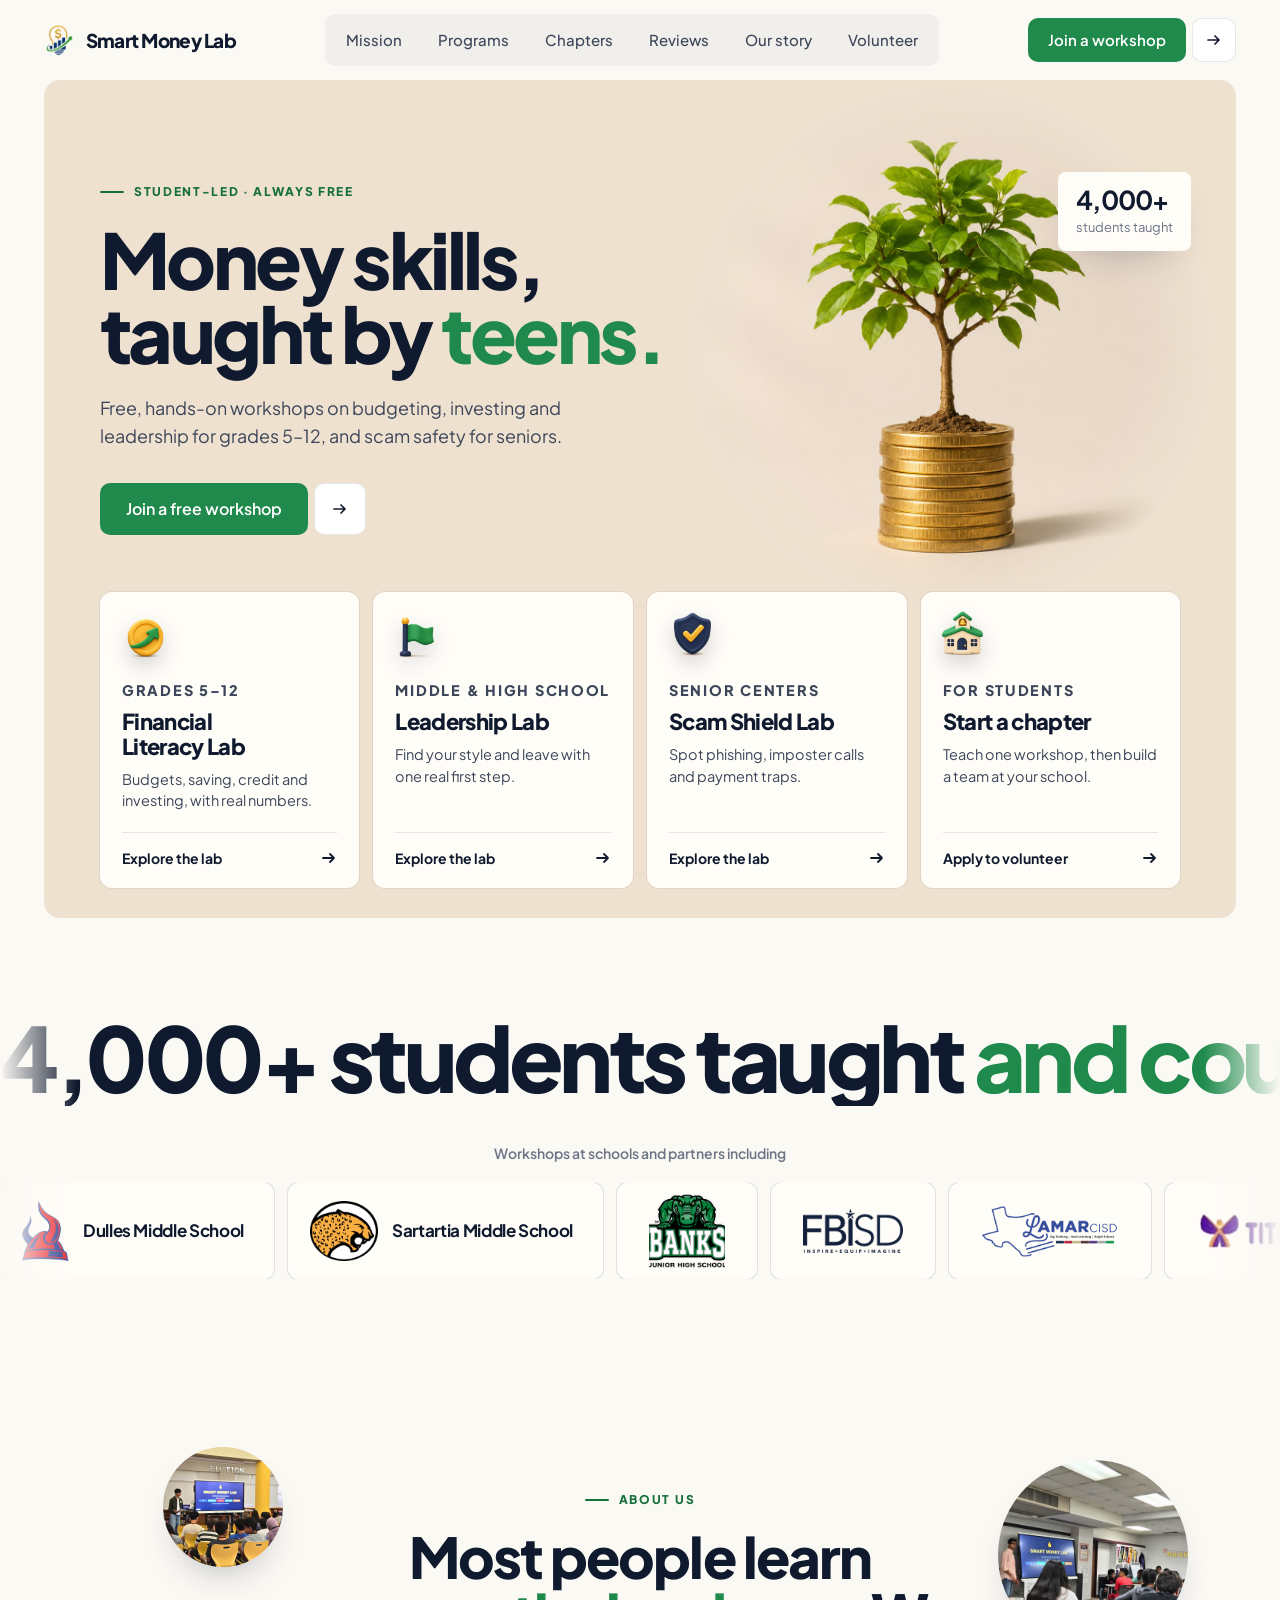
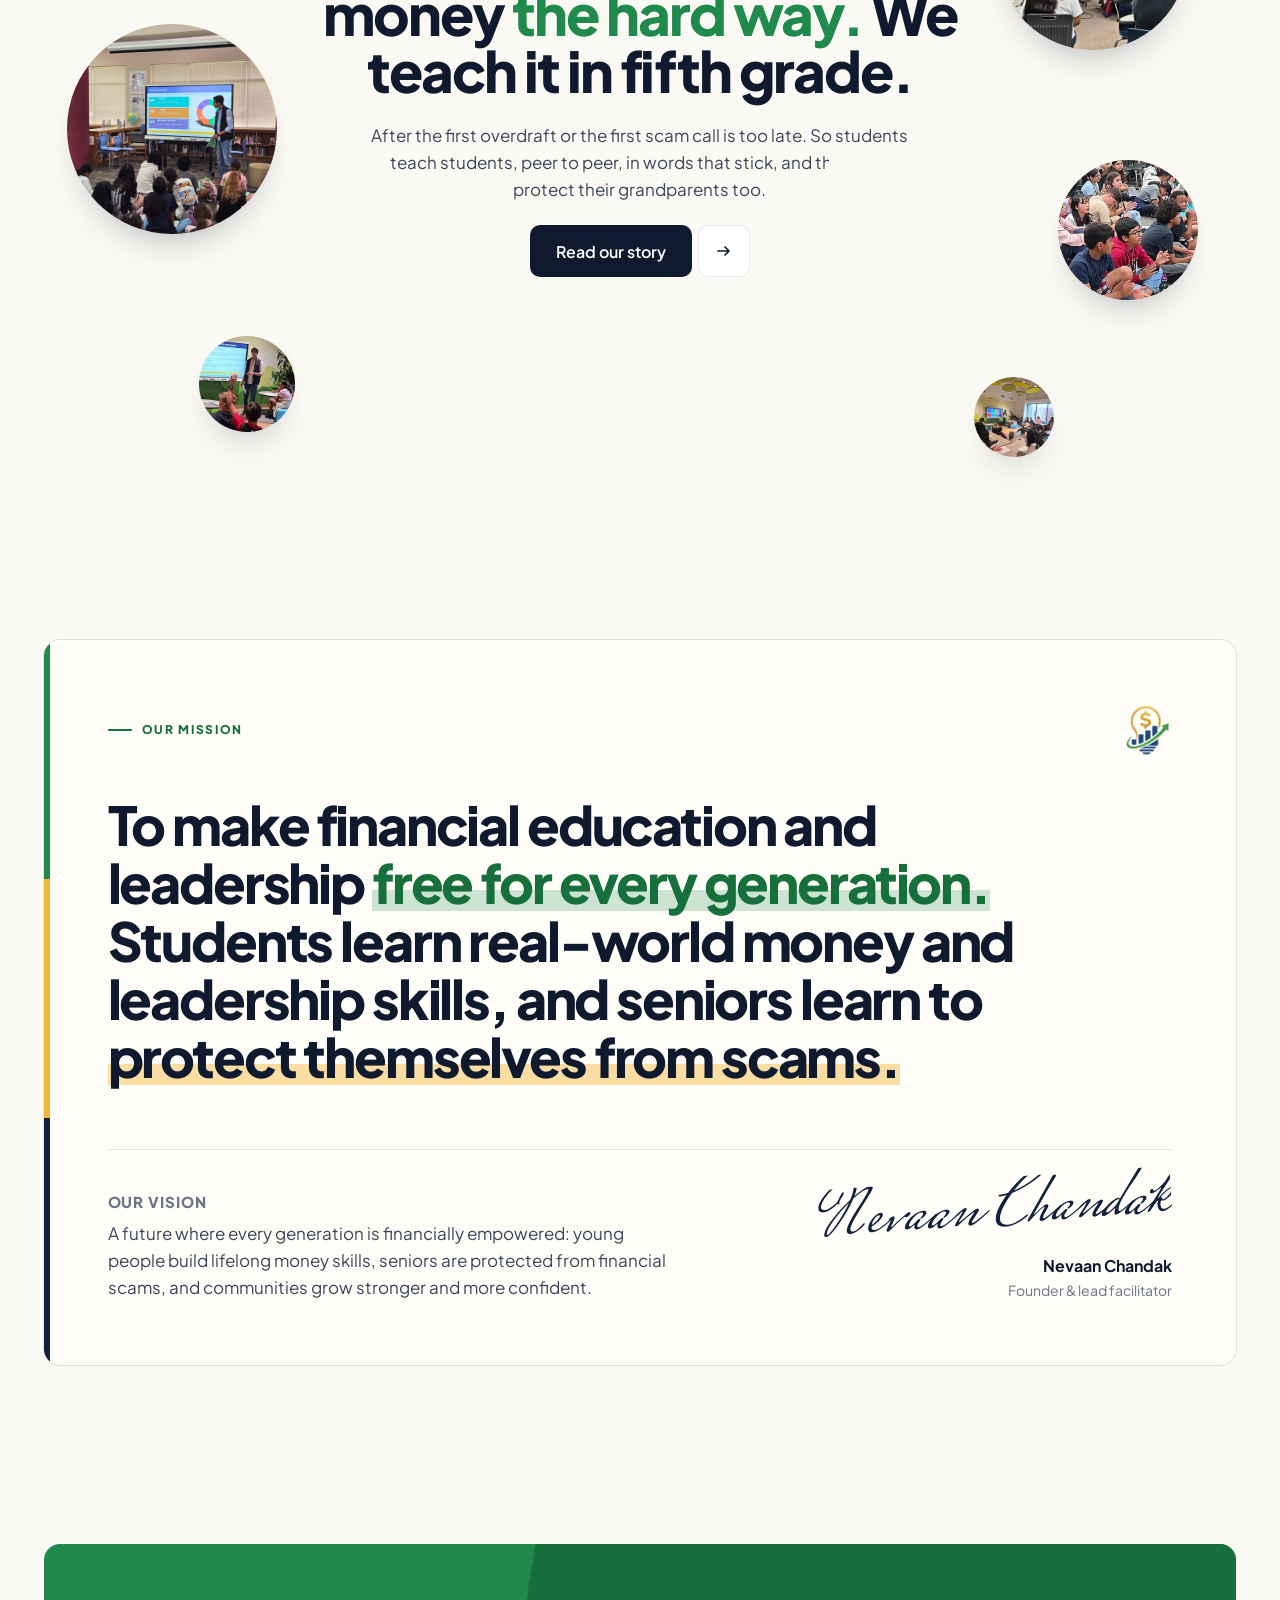
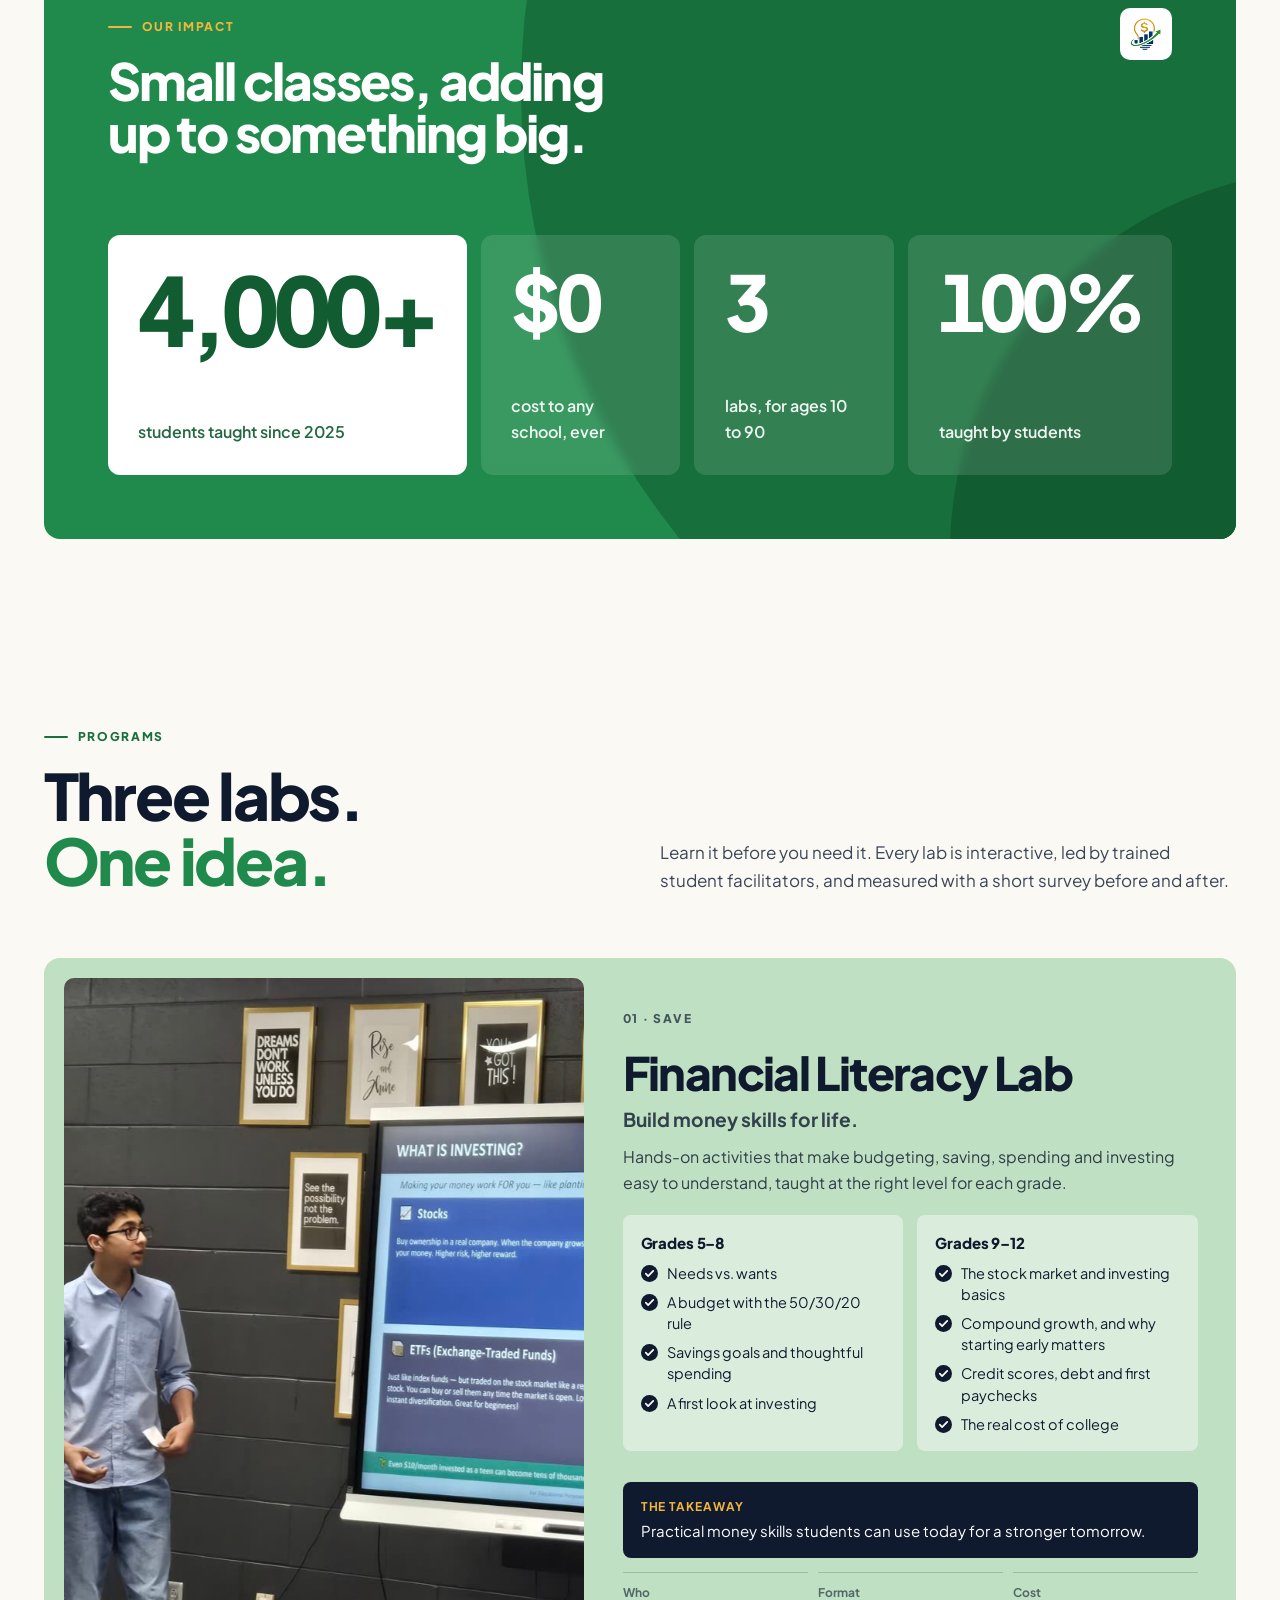
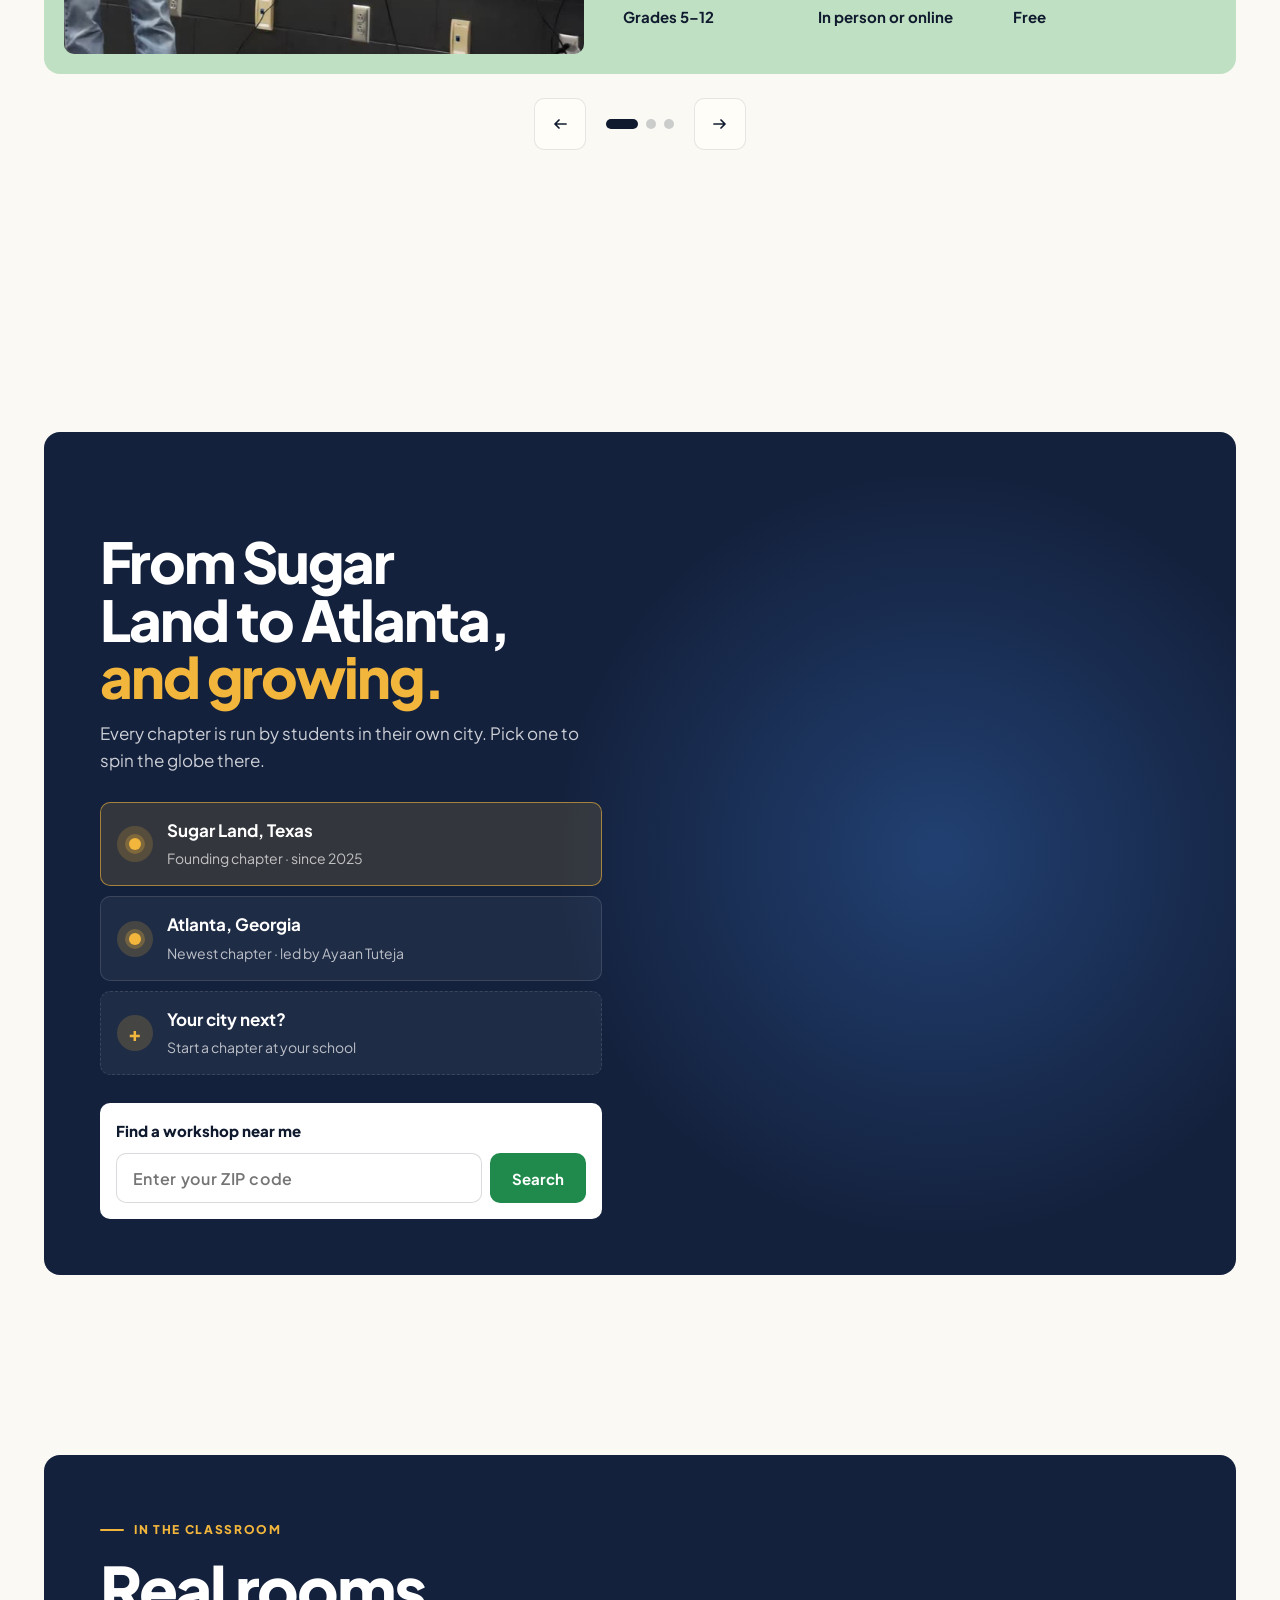
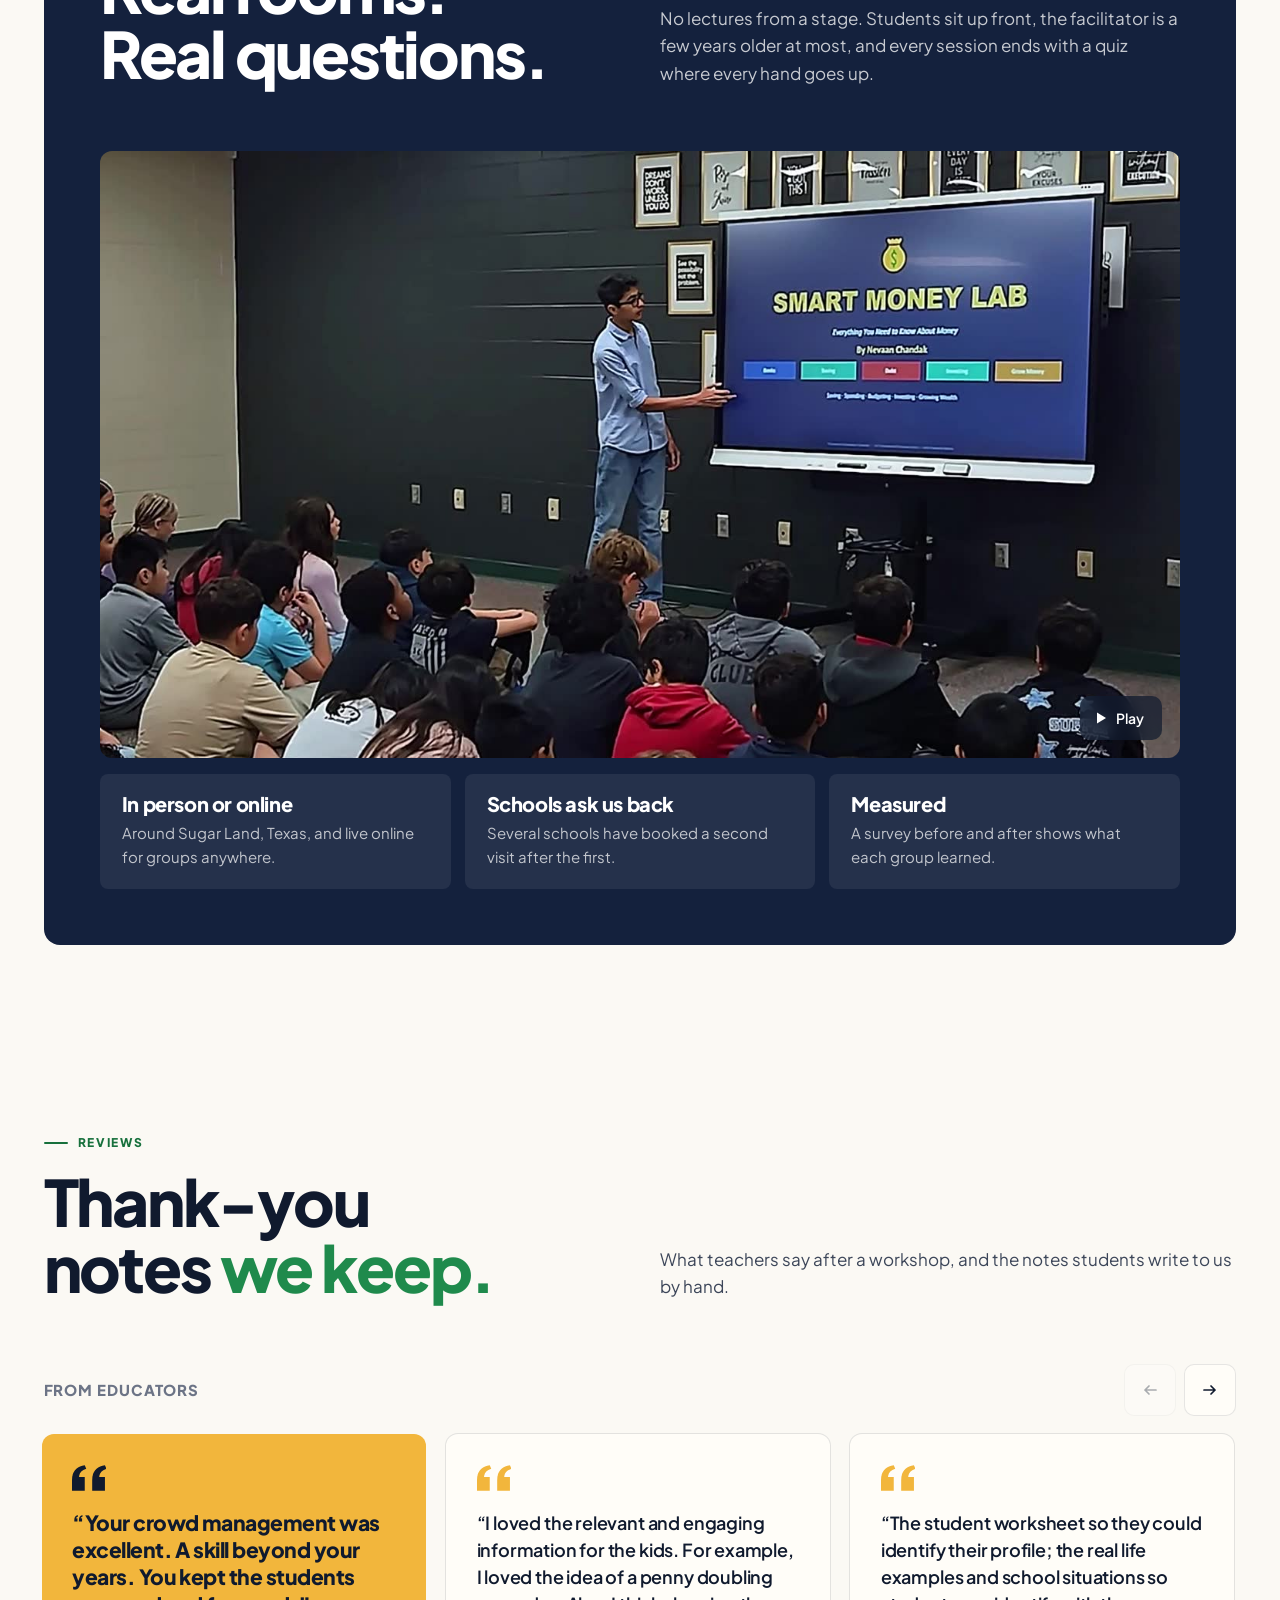
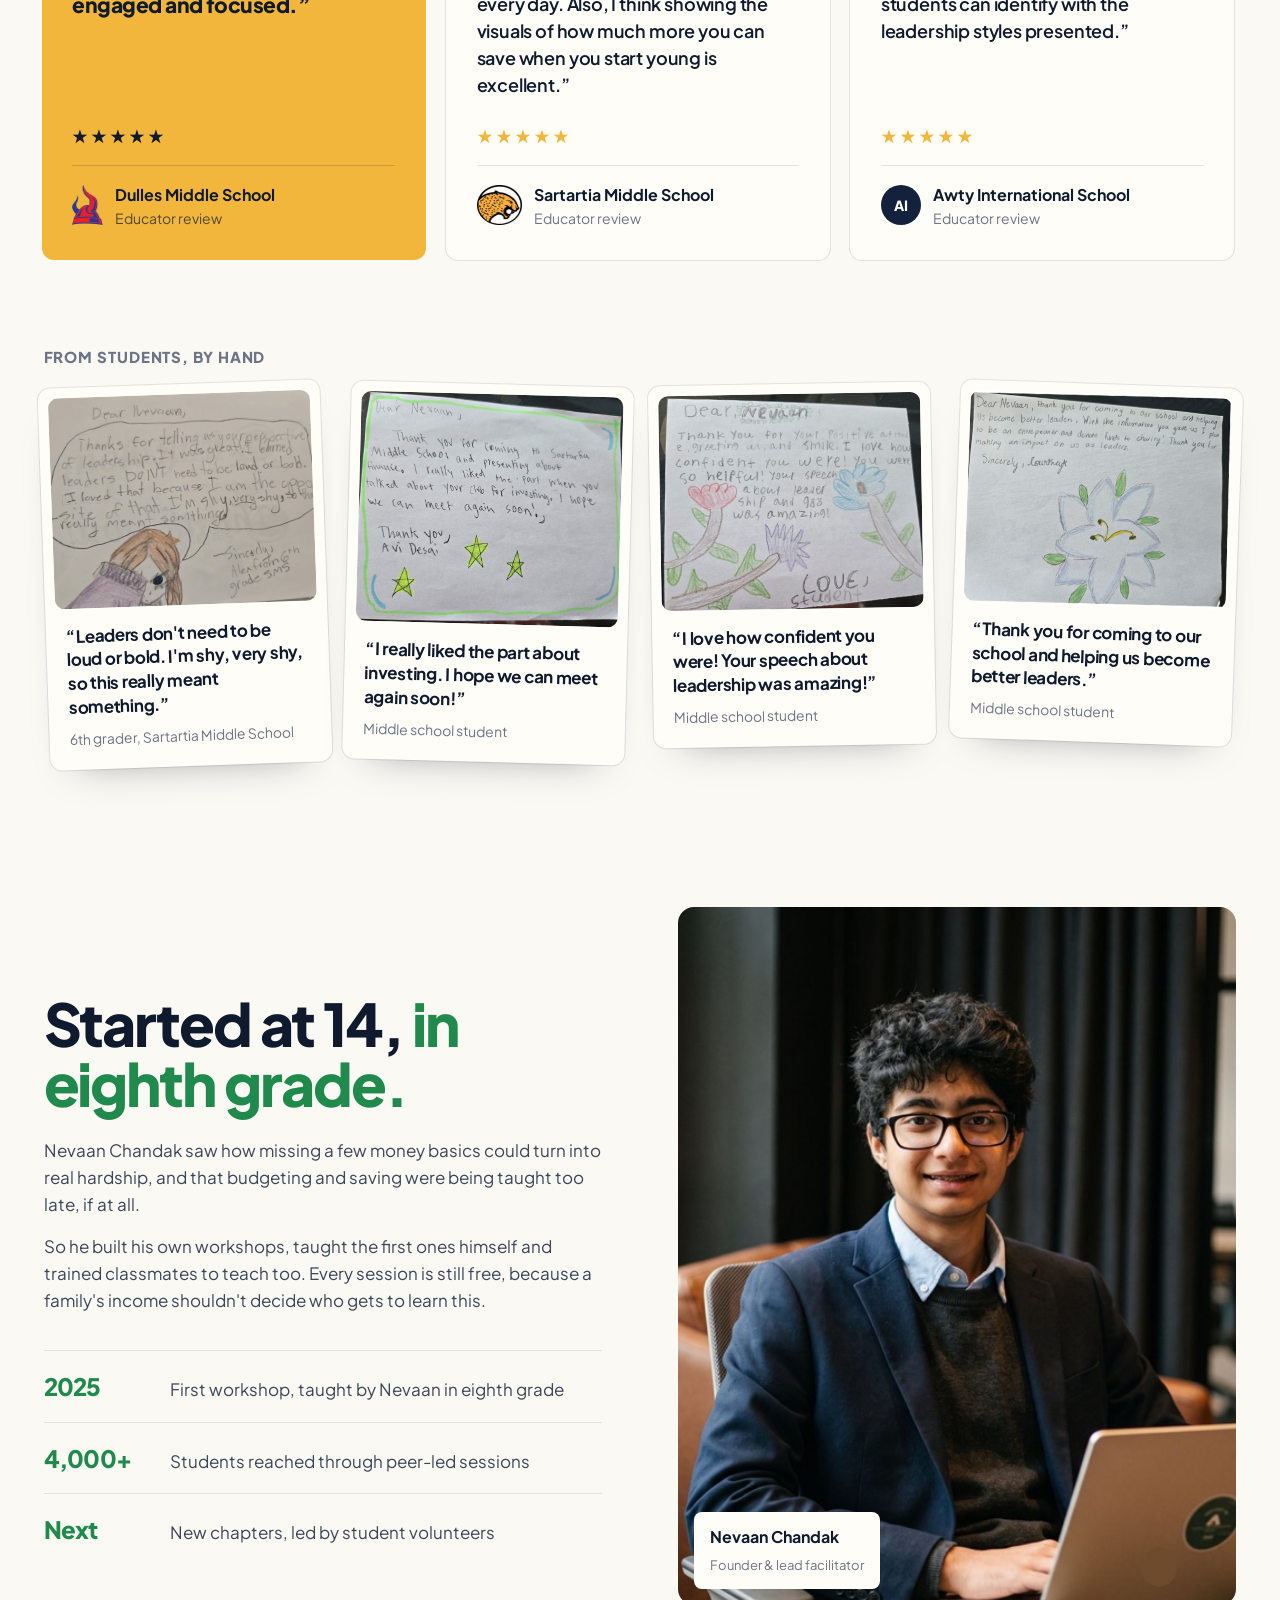
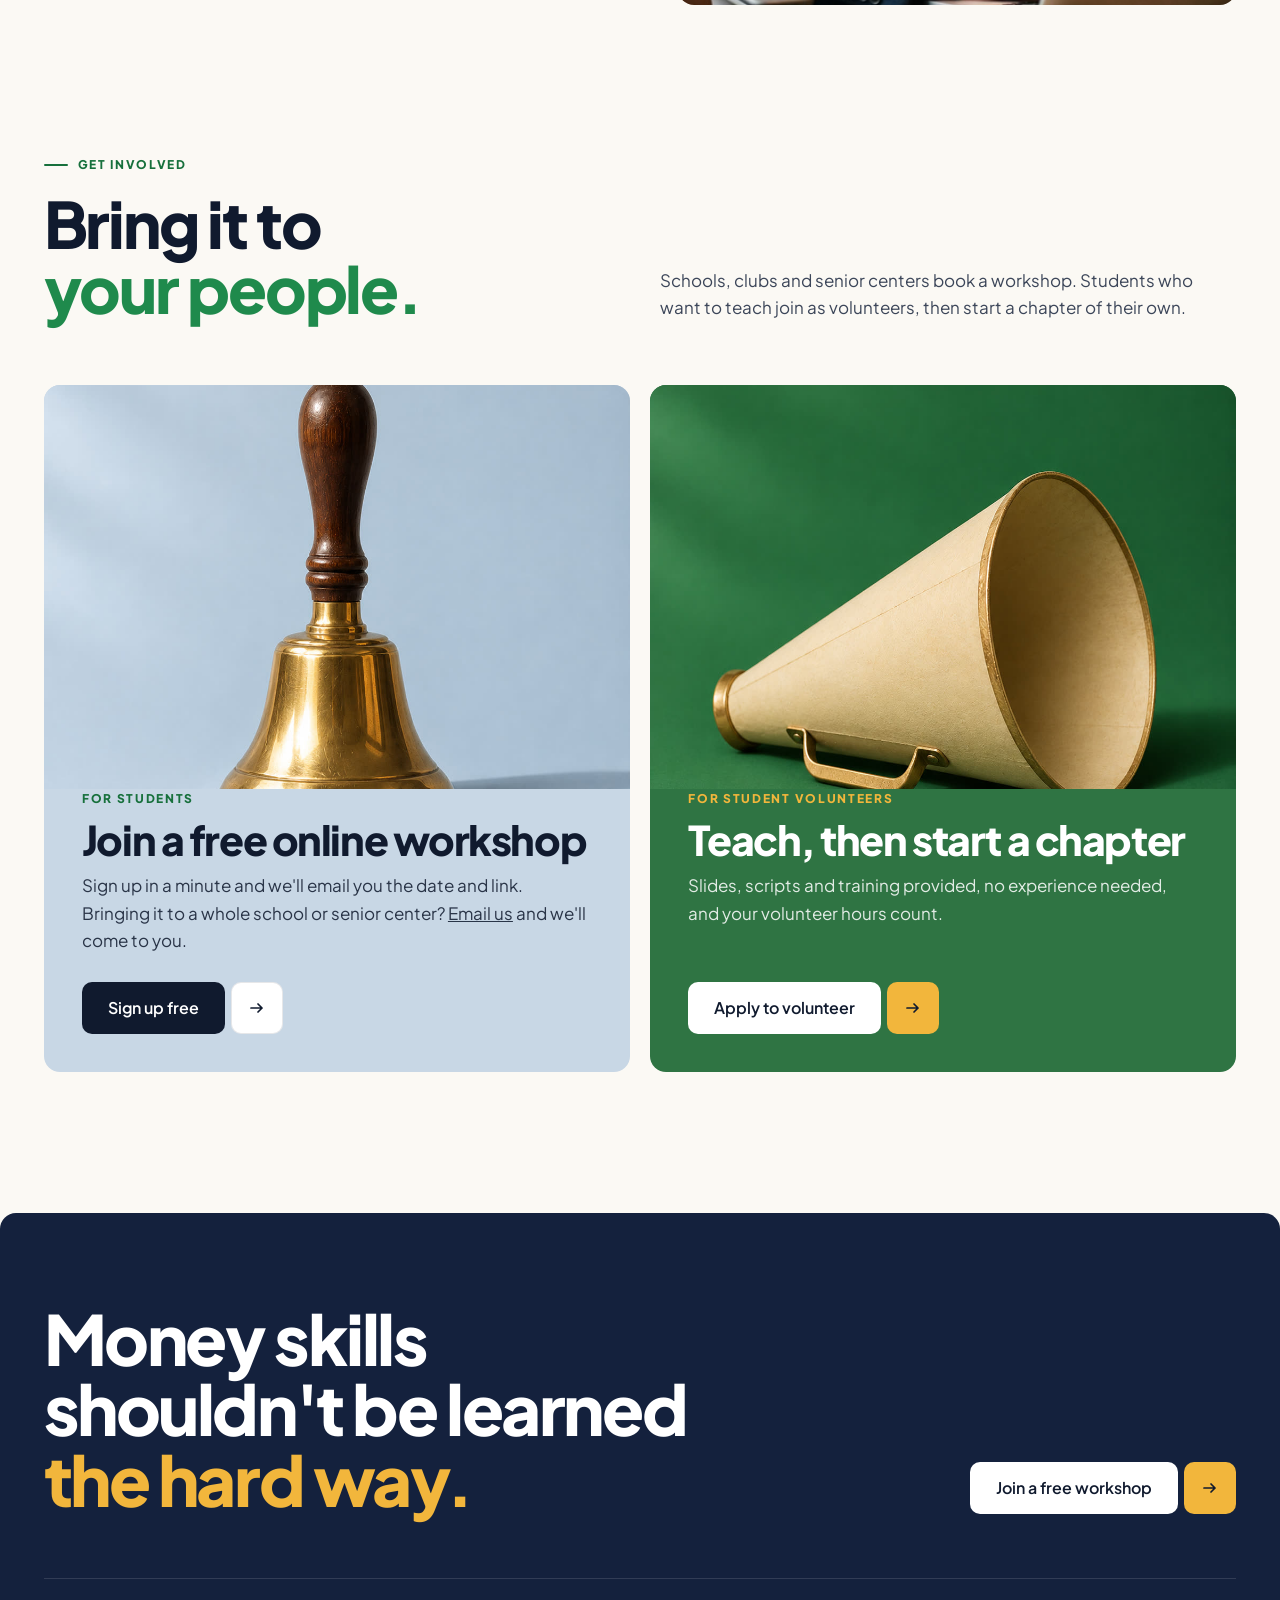
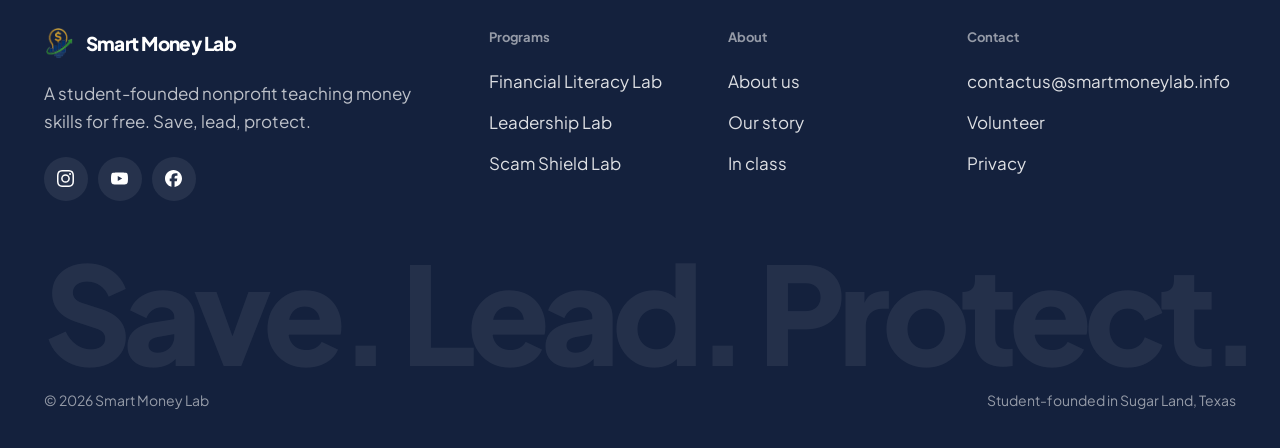
==== index.html @ 25bb22cc "Add Smart Money Lab website mockup Co-Authored-By: Claude Opus 5.5 <noreply@anthropic.com>" ====
<!doctype html>
<html lang="en">
<head>
<meta charset="utf-8">
<meta name="viewport" content="width=device-width, initial-scale=1, viewport-fit=cover">
<title>Smart Money Lab — free money workshops, taught by teens</title>
<meta name="description" content="Student-led workshops on budgeting, investing and leadership for grades 5–12, and scam safety for seniors. Always free. From Sugar Land, Texas.">
<meta property="og:type" content="website">
<meta property="og:title" content="Smart Money Lab — money skills, taught by teens">
<meta property="og:description" content="Budgeting, investing, leadership and scam safety. Peer-led, and always free.">
<meta property="og:image" content="img/hero-sapling.jpg">
<meta name="twitter:card" content="summary_large_image">
<meta name="theme-color" content="#fbf9f4">
<link rel="icon" href="img/small-logo-64.png">
<link rel="canonical" href="https://smartmoneylab.info/">
<link rel="preconnect" href="https://fonts.googleapis.com">
<link rel="preconnect" href="https://fonts.gstatic.com" crossorigin>
<link href="https://fonts.googleapis.com/css2?family=Plus+Jakarta+Sans:wght@400;500;600;700;800&family=Mrs+Saint+Delafield&display=swap" rel="stylesheet">
<link rel="preload" as="image" href="img/hero-sapling.jpg">
<link rel="stylesheet" href="styles.css?v=1795519874">
<script>document.documentElement.classList.add('js')</script>
</head>
<body>
<a class="skip" href="#main">Skip to content</a>

<header class="nav" id="nav">
  <div class="wrap nav__bar">
    <a class="logo" href="#top" translate="no"><img src="img/small-logo-64.png" alt="" width="32" height="32">Smart Money Lab</a>
    <nav class="nav__links" aria-label="Main">
      <a href="#mission">Mission</a>
      <a href="#programs">Programs</a>
      <a href="#chapters">Chapters</a>
      <a href="#reviews">Reviews</a>
      <a href="#founder">Our story</a>
      <a href="volunteer.html">Volunteer</a>
    </nav>
    <a class="cta cta--sm" href="workshop.html"><span class="cta__label">Join a workshop</span><span class="cta__arrow" aria-hidden="true"><svg viewBox="0 0 16 16" fill="none"><path d="M2 8h11M9 4l4 4-4 4" stroke="currentColor" stroke-width="1.7" stroke-linecap="round" stroke-linejoin="round"/></svg></span></a>
    <button class="nav__toggle" type="button" aria-expanded="false" aria-label="Open menu"><span></span><span></span></button>
  </div>
</header>

<main id="main">
  <section class="hero" id="top" aria-labelledby="hero-h">
    <div class="wrap">
      <div class="hero__panel">
        <div class="hero__top">
          <div>
            <span class="pill fade"><i></i>Student-led · Always free</span>
            <h1 id="hero-h" class="fade" style="--d:.06s">Money skills, taught by <span class="accent">teens.</span></h1>
            <p class="hero__lead fade" style="--d:.14s">Free, hands-on workshops on budgeting, investing and leadership for grades 5–12, and scam safety for seniors.</p>
            <div class="fade" style="--d:.22s">
              <a class="cta" href="workshop.html"><span class="cta__label">Join a free workshop</span><span class="cta__arrow" aria-hidden="true"><svg viewBox="0 0 16 16" fill="none"><path d="M2 8h11M9 4l4 4-4 4" stroke="currentColor" stroke-width="1.7" stroke-linecap="round" stroke-linejoin="round"/></svg></span></a>
            </div>
          </div>
          <div class="hero__art">
            <img src="img/hero-sapling.jpg" alt="A young tree with green leaves growing out of a stack of gold coins" width="1100" height="1100" fetchpriority="high">
            <div class="hero__note fade" style="--d:.5s"><b>4,000+</b><span>students taught</span></div>
          </div>
        </div>
        <div class="hero__cards">
          <a class="pcard fade" href="#programs" style="--d:.3s">
            <div class="pcard__in"><span class="pcard__icon"><img src="img/icon-coin.png" alt="" width="96" height="96"></span><p class="pcard__tag">Grades 5–12</p><h3>Financial Literacy Lab</h3><p>Budgets, saving, credit and investing, with real numbers.</p></div>
            <span class="pcard__go">Explore the lab<svg viewBox="0 0 16 16" fill="none" aria-hidden="true"><path d="M2 8h11M9 4l4 4-4 4" stroke="currentColor" stroke-width="1.8" stroke-linecap="round" stroke-linejoin="round"/></svg></span>
          </a>
          <a class="pcard fade" href="#programs" style="--d:.36s">
            <div class="pcard__in"><span class="pcard__icon"><img src="img/icon-flag.png" alt="" width="96" height="96"></span><p class="pcard__tag">Middle &amp; high school</p><h3>Leadership Lab</h3><p>Find your style and leave with one real first step.</p></div>
            <span class="pcard__go">Explore the lab<svg viewBox="0 0 16 16" fill="none" aria-hidden="true"><path d="M2 8h11M9 4l4 4-4 4" stroke="currentColor" stroke-width="1.8" stroke-linecap="round" stroke-linejoin="round"/></svg></span>
          </a>
          <a class="pcard fade" href="#programs" style="--d:.42s">
            <div class="pcard__in"><span class="pcard__icon"><img src="img/icon-shield.png" alt="" width="96" height="96"></span><p class="pcard__tag">Senior centers</p><h3>Scam Shield Lab</h3><p>Spot phishing, imposter calls and payment traps.</p></div>
            <span class="pcard__go">Explore the lab<svg viewBox="0 0 16 16" fill="none" aria-hidden="true"><path d="M2 8h11M9 4l4 4-4 4" stroke="currentColor" stroke-width="1.8" stroke-linecap="round" stroke-linejoin="round"/></svg></span>
          </a>
          <a class="pcard fade" href="volunteer.html" style="--d:.48s">
            <div class="pcard__in"><span class="pcard__icon"><img src="img/icon-school.png" alt="" width="96" height="96"></span><p class="pcard__tag">For students</p><h3>Start a chapter</h3><p>Teach one workshop, then build a team at your school.</p></div>
            <span class="pcard__go">Apply to volunteer<svg viewBox="0 0 16 16" fill="none" aria-hidden="true"><path d="M2 8h11M9 4l4 4-4 4" stroke="currentColor" stroke-width="1.8" stroke-linecap="round" stroke-linejoin="round"/></svg></span>
          </a>
        </div>
      </div>
    </div>
  </section>


  <section class="proof" aria-labelledby="proof-h">
    <h2 id="proof-h" class="sr-only">4,000+ students taught and counting, at schools including Dulles Middle School, Sartartia Middle School, Banks Junior High, Fort Bend ISD, Lamar CISD and our partner Titliyan</h2>
    <div class="ticker ticker--big" aria-hidden="true"><div class="ticker__track"><span>4,000+ students taught <em>and counting!</em></span><span>4,000+ students taught <em>and counting!</em></span><span>4,000+ students taught <em>and counting!</em></span><span>4,000+ students taught <em>and counting!</em></span><span>4,000+ students taught <em>and counting!</em></span><span>4,000+ students taught <em>and counting!</em></span><span>4,000+ students taught <em>and counting!</em></span><span>4,000+ students taught <em>and counting!</em></span></div></div>
    <p class="proof__label wrap">Workshops at schools and partners including</p>
    <div class="ticker ticker--logos" aria-hidden="true"><div class="ticker__track"><span class="school"><img src="img/logos/dulles.png" alt="" height="56" loading="lazy"><span>Dulles Middle School</span></span><span class="school"><img src="img/logos/sartartia.png" alt="" height="56" loading="lazy"><span>Sartartia Middle School</span></span><span class="school school--mark school--tall"><img src="img/logos/banks.png" alt="" height="56" loading="lazy"></span><span class="school school--mark"><img src="img/logos/fbisd.png" alt="" height="56" loading="lazy"></span><span class="school school--mark school--wide"><img src="img/logos/lcisd.png" alt="" height="56" loading="lazy"></span><span class="school school--mark"><img src="img/logos/titliyan.png" alt="" height="56" loading="lazy"></span><span class="school"><img src="img/logos/dulles.png" alt="" height="56" loading="lazy"><span>Dulles Middle School</span></span><span class="school"><img src="img/logos/sartartia.png" alt="" height="56" loading="lazy"><span>Sartartia Middle School</span></span><span class="school school--mark school--tall"><img src="img/logos/banks.png" alt="" height="56" loading="lazy"></span><span class="school school--mark"><img src="img/logos/fbisd.png" alt="" height="56" loading="lazy"></span><span class="school school--mark school--wide"><img src="img/logos/lcisd.png" alt="" height="56" loading="lazy"></span><span class="school school--mark"><img src="img/logos/titliyan.png" alt="" height="56" loading="lazy"></span><span class="school"><img src="img/logos/dulles.png" alt="" height="56" loading="lazy"><span>Dulles Middle School</span></span><span class="school"><img src="img/logos/sartartia.png" alt="" height="56" loading="lazy"><span>Sartartia Middle School</span></span><span class="school school--mark school--tall"><img src="img/logos/banks.png" alt="" height="56" loading="lazy"></span><span class="school school--mark"><img src="img/logos/fbisd.png" alt="" height="56" loading="lazy"></span><span class="school school--mark school--wide"><img src="img/logos/lcisd.png" alt="" height="56" loading="lazy"></span><span class="school school--mark"><img src="img/logos/titliyan.png" alt="" height="56" loading="lazy"></span><span class="school"><img src="img/logos/dulles.png" alt="" height="56" loading="lazy"><span>Dulles Middle School</span></span><span class="school"><img src="img/logos/sartartia.png" alt="" height="56" loading="lazy"><span>Sartartia Middle School</span></span><span class="school school--mark school--tall"><img src="img/logos/banks.png" alt="" height="56" loading="lazy"></span><span class="school school--mark"><img src="img/logos/fbisd.png" alt="" height="56" loading="lazy"></span><span class="school school--mark school--wide"><img src="img/logos/lcisd.png" alt="" height="56" loading="lazy"></span><span class="school school--mark"><img src="img/logos/titliyan.png" alt="" height="56" loading="lazy"></span></div></div>
  </section>

  <section class="section" id="about" aria-labelledby="about-h">
    <div class="wrap orbit">
      <div class="orbit__text">
        <span class="pill reveal"><i></i>About us</span>
        <h2 id="about-h" class="reveal">Most people learn money <span class="accent">the hard way.</span> We teach it in fifth grade.</h2>
        <p class="reveal">After the first overdraft or the first scam call is too late. So students teach students, peer to peer, in words that stick, and then help protect their grandparents too.</p>
        <div class="reveal"><a class="cta cta--ink" href="#founder"><span class="cta__label">Read our story</span><span class="cta__arrow" aria-hidden="true"><svg viewBox="0 0 16 16" fill="none"><path d="M2 8h11M9 4l4 4-4 4" stroke="currentColor" stroke-width="1.7" stroke-linecap="round" stroke-linejoin="round"/></svg></span></a></div>
      </div>
      <div class="orbit__bubbles">
        <figure class="bubble reveal" style="--s:210px; --x:2%; --y:30%; --dl:-2s"><img src="img/circle-1.jpg" alt="A budgeting lesson in a school library" width="480" height="480" loading="lazy"></figure>
        <figure class="bubble reveal" style="--s:120px; --x:10%; --y:4%; --dl:-5s; --d:.1s"><img src="img/circle-2.jpg" alt="Students in a classroom workshop" width="480" height="480" loading="lazy"></figure>
        <figure class="bubble reveal" style="--s:96px; --x:13%; --y:76%; --dl:-7s; --d:.2s"><img src="img/circle-3.jpg" alt="Students raising hands in a quiz" width="480" height="480" loading="lazy"></figure>
        <figure class="bubble reveal" style="--s:190px; --x:80%; --y:6%; --dl:-3s; --d:.05s"><img src="img/circle-4.jpg" alt="A student facilitator teaching a full class" width="480" height="480" loading="lazy"></figure>
        <figure class="bubble reveal" style="--s:140px; --x:85%; --y:50%; --dl:-6s; --d:.15s"><img src="img/circle-5.jpg" alt="Middle schoolers listening on a classroom floor" width="480" height="480" loading="lazy"></figure>
        <figure class="bubble reveal" style="--s:80px; --x:78%; --y:82%; --dl:-1s; --d:.25s"><img src="img/circle-6.jpg" alt="A workshop in a bright library" width="480" height="480" loading="lazy"></figure>
      </div>
    </div>
  </section>

  <section class="section mission" id="mission" aria-labelledby="mission-h">
    <div class="wrap">
      <div class="mission__card">
        <div class="mission__top">
          <span class="pill reveal"><i></i>Our mission</span>
          <img class="mission__logo" src="img/small-logo.png" alt="" width="56" height="60">
        </div>
        <h2 id="mission-h" class="mission__text reveal">To make financial education and leadership <span class="hl">free for every generation.</span> Students learn real-world money and leadership skills, and seniors learn to <span class="hl hl--gold">protect themselves from scams.</span></h2>
        <div class="mission__foot">
          <div class="mission__vision reveal">
            <h3>Our vision</h3>
            <p>A future where every generation is financially empowered: young people build lifelong money skills, seniors are protected from financial scams, and communities grow stronger and more confident.</p>
          </div>
          <div class="sig reveal" style="--d:.1s">
            <p class="sig__name" aria-hidden="true">Nevaan Chandak</p>
            <p class="sig__who"><b translate="no">Nevaan Chandak</b>Founder &amp; lead facilitator</p>
          </div>
        </div>
      </div>
    </div>
  </section>

  <section class="section--tight" aria-labelledby="impact-h">
    <div class="wrap">
      <div class="impact reveal">
        <div class="impact__top">
          <div><span class="pill pill--light"><i></i>Our impact</span><h2 id="impact-h">Small classes, adding up to something big.</h2></div>
          <span class="impact__logo"><img src="img/small-logo-64.png" alt="" width="34" height="34"></span>
        </div>
        <div class="impact__grid">
          <div class="stat stat--hl reveal"><b>4,000+</b><span>students taught since 2025</span></div>
          <div class="stat reveal" style="--d:.06s"><b>$0</b><span>cost to any school, ever</span></div>
          <div class="stat reveal" style="--d:.12s"><b>3</b><span>labs, for ages 10 to 90</span></div>
          <div class="stat reveal" style="--d:.18s"><b>100%</b><span>taught by students</span></div>
        </div>
      </div>
    </div>
  </section>

  <section class="section" id="programs" aria-labelledby="programs-h">
    <div class="wrap">
      <div class="head head--split">
        <div><span class="pill reveal"><i></i>Programs</span><h2 id="programs-h" class="reveal" style="margin-top:18px">Three labs. <span class="accent">One idea.</span></h2></div>
        <p class="reveal">Learn it before you need it. Every lab is interactive, led by trained student facilitators, and measured with a short survey before and after.</p>
      </div>
      <div class="slides" data-slides>
        <div class="slides__view">
        <article class="card is-active" id="lab-0" role="group" aria-roledescription="slide" aria-label="1 of 3" style="--bg-c: var(--c-green)">
          <div class="card__media">
            <img class="card__photo" style="--pos:24% 50%" src="img/prog-finlit.jpg" alt="Nevaan teaching a class what stocks, index funds and ETFs are" width="1400" height="875" loading="lazy" decoding="async">
          </div>
          <div class="card__body">
            <div class="card__head">
              <span class="pill">01 · Save</span>
              <h3>Financial Literacy Lab</h3>
              <p class="card__tag">Build money skills for life.</p>
              <p class="card__lede">Hands-on activities that make budgeting, saving, spending and investing easy to understand, taught at the right level for each grade.</p>
            </div>
            <div class="card__cols"><div><h4>Grades 5–8</h4><ul class="ticks"><li>Needs vs. wants</li><li>A budget with the 50/30/20 rule</li><li>Savings goals and thoughtful spending</li><li>A first look at investing</li></ul></div><div><h4>Grades 9–12</h4><ul class="ticks"><li>The stock market and investing basics</li><li>Compound growth, and why starting early matters</li><li>Credit scores, debt and first paychecks</li><li>The real cost of college</li></ul></div></div>
            <div class="card__foot">
              <p class="takeaway"><b>The takeaway</b>Practical money skills students can use today for a stronger tomorrow.</p>
              <dl class="meta"><div><dt>Who</dt><dd>Grades 5–12</dd></div><div><dt>Format</dt><dd>In person or online</dd></div><div><dt>Cost</dt><dd>Free</dd></div></dl>
            </div>
          </div>
        </article>
        <article class="card" id="lab-1" role="group" aria-roledescription="slide" aria-label="2 of 3" hidden style="--bg-c: var(--c-yellow)">
          <div class="card__media">
            <img class="card__photo" style="--pos:55% 50%" src="img/prog-lead.jpg" alt="Nevaan leading a quiz while students raise their hands" width="1400" height="875" loading="lazy" decoding="async">
          </div>
          <div class="card__body">
            <div class="card__head">
              <span class="pill">02 · Lead</span>
              <h3>Leadership Lab</h3>
              <p class="card__tag">Leadership isn't a title. It's action.</p>
              <p class="card__lede">Every young person can lead. Through teamwork and interactive activities, students find their strengths and learn to turn ideas into action.</p>
            </div>
            <div class="points"><div><h4>Discover your style</h4><p>Explore your leadership strengths.</p></div><div><h4>Find your purpose</h4><p>Connect your passions and values to what matters most.</p></div><div><h4>Communicate and collaborate</h4><p>Practise listening, speaking up and working as a team.</p></div><div><h4>Lead in real life</h4><p>Take initiative, solve problems and inspire others.</p></div></div>
            <div class="card__foot">
              <p class="takeaway"><b>The takeaway</b>Each student finds their leadership style and one concrete first step they can take right away.</p>
              <dl class="meta"><div><dt>Who</dt><dd>Middle &amp; high school</dd></div><div><dt>Format</dt><dd>In person or online</dd></div><div><dt>Cost</dt><dd>Free</dd></div></dl>
            </div>
          </div>
        </article>
        <article class="card" id="lab-2" role="group" aria-roledescription="slide" aria-label="3 of 3" hidden style="--bg-c: var(--c-blue)">
          <div class="card__media">
            <img class="card__photo" style="--pos:62% 50%" src="img/prog-shield.jpg" alt="A student facilitator showing seniors how to spot a scam text message" width="1400" height="875" loading="lazy" decoding="async">
          </div>
          <div class="card__body">
            <div class="card__head">
              <span class="pill">03 · Protect</span>
              <h3>Scam Shield Lab</h3>
              <p class="card__tag">Spot scams. Stay safe.</p>
              <p class="card__lede">Led by student facilitators, seniors learn to recognize common fraud tactics, protect their personal information and respond safely.</p>
            </div>
            <div class="points"><div><h4>Spot the signs</h4><p>Phishing emails, suspicious texts and fraudulent calls.</p></div><div><h4>Catch imposters</h4><p>Callers posing as the government, a bank or a family member.</p></div><div><h4>Bank and pay safely</h4><p>Safer habits for online banking and digital payments.</p></div><div><h4>Know what to do</h4><p>The steps to take, and who to contact, if a scam is suspected.</p></div></div>
            <div class="card__foot">
              <p class="takeaway"><b>The takeaway</b>The warning signs to watch for, and safer decisions online and over the phone.</p>
              <dl class="meta"><div><dt>Who</dt><dd>Seniors &amp; senior centers</dd></div><div><dt>Format</dt><dd>In person or online</dd></div><div><dt>Cost</dt><dd>Free</dd></div></dl>
            </div>
          </div>
        </article>
        </div>
        <div class="slides__nav">
          <button class="slides__arrow" type="button" data-prev aria-label="Previous program"><svg viewBox="0 0 16 16" fill="none" aria-hidden="true"><path d="M14 8H3M7 4 3 8l4 4" stroke="currentColor" stroke-width="1.7" stroke-linecap="round" stroke-linejoin="round"/></svg></button>
          <div class="slides__dots"><button type="button" class="is-on" aria-label="Financial Literacy Lab" aria-current="true"></button><button type="button" aria-label="Leadership Lab"></button><button type="button" aria-label="Scam Shield Lab"></button></div>
          <button class="slides__arrow" type="button" data-next aria-label="Next program"><svg viewBox="0 0 16 16" fill="none" aria-hidden="true"><path d="M2 8h11M9 4l4 4-4 4" stroke="currentColor" stroke-width="1.7" stroke-linecap="round" stroke-linejoin="round"/></svg></button>
        </div>
      </div>
    </div>
  </section>

  <section class="section" id="chapters" aria-labelledby="chapters-h">
    <div class="wrap">
      <div class="globe-panel">
        <div class="globe-panel__text">
          <span class="pill pill--light reveal"><i></i>Chapters</span>
          <h2 id="chapters-h" class="reveal">From Sugar Land to Atlanta, <span>and growing.</span></h2>
          <p class="reveal">Every chapter is run by students in their own city. Pick one to spin the globe there.</p>
          <div class="chapters reveal" role="list">
            <button class="chapter is-active" type="button" role="listitem" data-lat="29.62" data-lng="-95.63" aria-pressed="true">
              <span class="chapter__pin" aria-hidden="true"></span>
              <span><b>Sugar Land, Texas</b><small>Founding chapter · since 2025</small></span>
            </button>
            <button class="chapter" type="button" role="listitem" data-lat="33.75" data-lng="-84.39" aria-pressed="false">
              <span class="chapter__pin" aria-hidden="true"></span>
              <span><b>Atlanta, Georgia</b><small>Newest chapter · led by Ayaan Tuteja</small></span>
            </button>
            <a class="chapter chapter--add" href="volunteer.html" role="listitem">
              <span class="chapter__pin" aria-hidden="true">+</span>
              <span><b>Your city next?</b><small>Start a chapter at your school</small></span>
            </a>
          </div>
          <form class="finder reveal" id="finder" novalidate>
            <label for="zip">Find a workshop near me</label>
            <div class="finder__row">
              <input id="zip" name="zip" type="text" inputmode="numeric" autocomplete="postal-code" maxlength="5" placeholder="Enter your ZIP code" aria-describedby="finder-out">
              <button class="finder__btn" type="submit">Search</button>
            </div>
            <p class="finder__out" id="finder-out" role="status" aria-live="polite"></p>
          </form>
        </div>
        <div class="globe-wrap" aria-hidden="true">
          <canvas class="globe" id="globe"></canvas>
          <div class="globe-legend"><span><i class="dot dot--gold"></i>Smart Money Lab chapter</span><span>Drag to spin</span></div>
        </div>
      </div>
    </div>
  </section>

  <section class="section--tight" id="classroom" aria-labelledby="classroom-h">
    <div class="wrap">
      <div class="film-panel">
        <div class="head head--split">
          <div><span class="pill pill--light reveal"><i></i>In the classroom</span><h2 id="classroom-h" class="reveal" style="margin-top:18px">Real rooms. Real questions.</h2></div>
          <p class="reveal">No lectures from a stage. Students sit up front, the facilitator is a few years older at most, and every session ends with a quiz where every hand goes up.</p>
        </div>
        <div class="film reveal">
          <video id="film" src="img/workshop-film.mp4" poster="img/poster-1400.jpg" muted loop playsinline preload="none" aria-label="Clips from Smart Money Lab workshops in Texas schools"></video>
          <button class="film__toggle" type="button" aria-pressed="false" data-film-toggle><svg viewBox="0 0 14 14" aria-hidden="true"><path d="M3 1.5v11L12 7z" fill="currentColor"/></svg><span>Play</span></button>
        </div>
        <div class="facts">
          <div class="reveal"><h3>In person or online</h3><p>Around Sugar Land, Texas, and live online for groups anywhere.</p></div>
          <div class="reveal" style="--d:.08s"><h3>Schools ask us back</h3><p>Several schools have booked a second visit after the first.</p></div>
          <div class="reveal" style="--d:.16s"><h3>Measured</h3><p>A survey before and after shows what each group learned.</p></div>
        </div>
      </div>
    </div>
  </section>

  <section class="section reviews" id="reviews" aria-labelledby="reviews-h">
    <div class="wrap">
      <div class="head head--split">
        <div><span class="pill reveal"><i></i>Reviews</span><h2 id="reviews-h" class="reveal" style="margin-top:18px">Thank-you notes <span class="accent">we keep.</span></h2></div>
        <p class="reveal">What teachers say after a workshop, and the notes students write to us by hand.</p>
      </div>
      <div class="reviews__bar">
        <h3 class="reviews__label">From educators</h3>
        <div class="reviews__arrows">
          <button class="slides__arrow" type="button" data-rq-prev aria-label="Previous reviews"><svg viewBox="0 0 16 16" fill="none" aria-hidden="true"><path d="M14 8H3M7 4 3 8l4 4" stroke="currentColor" stroke-width="1.7" stroke-linecap="round" stroke-linejoin="round"/></svg></button>
          <button class="slides__arrow" type="button" data-rq-next aria-label="Next reviews"><svg viewBox="0 0 16 16" fill="none" aria-hidden="true"><path d="M2 8h11M9 4l4 4-4 4" stroke="currentColor" stroke-width="1.7" stroke-linecap="round" stroke-linejoin="round"/></svg></button>
        </div>
      </div>
      <div class="rq-track" tabindex="0" aria-label="Educator reviews">
          <figure class="rq rq--hl">
            <svg class="rq__mark" viewBox="0 0 32 24" aria-hidden="true"><path d="M0 24V14C0 6 4 1.3 12 0l1.4 3.4C9 4.7 6.9 7.3 6.6 11H12v13H0Zm19 0V14c0-8 4-12.7 12-14l1.4 3.4C28 4.7 25.9 7.3 25.6 11H31v13H19Z" fill="currentColor"/></svg>
            <blockquote>“Your crowd management was excellent. A skill beyond your years. You kept the students engaged and focused.”</blockquote>
            <span class="stars" aria-label="5 out of 5">★★★★★</span>
            <figcaption><img src="img/logos/dulles.png" alt="" height="40"><span><b>Dulles Middle School</b>Educator review</span></figcaption>
          </figure>
          <figure class="rq">
            <svg class="rq__mark" viewBox="0 0 32 24" aria-hidden="true"><path d="M0 24V14C0 6 4 1.3 12 0l1.4 3.4C9 4.7 6.9 7.3 6.6 11H12v13H0Zm19 0V14c0-8 4-12.7 12-14l1.4 3.4C28 4.7 25.9 7.3 25.6 11H31v13H19Z" fill="currentColor"/></svg>
            <blockquote>“I loved the relevant and engaging information for the kids. For example, I loved the idea of a penny doubling every day. Also, I think showing the visuals of how much more you can save when you start young is excellent.”</blockquote>
            <span class="stars" aria-label="5 out of 5">★★★★★</span>
            <figcaption><img src="img/logos/sartartia.png" alt="" height="40"><span><b>Sartartia Middle School</b>Educator review</span></figcaption>
          </figure>
          <figure class="rq">
            <svg class="rq__mark" viewBox="0 0 32 24" aria-hidden="true"><path d="M0 24V14C0 6 4 1.3 12 0l1.4 3.4C9 4.7 6.9 7.3 6.6 11H12v13H0Zm19 0V14c0-8 4-12.7 12-14l1.4 3.4C28 4.7 25.9 7.3 25.6 11H31v13H19Z" fill="currentColor"/></svg>
            <blockquote>“The student worksheet so they could identify their profile; the real life examples and school situations so students can identify with the leadership styles presented.”</blockquote>
            <span class="stars" aria-label="5 out of 5">★★★★★</span>
            <figcaption><span class="rq__initial" aria-hidden="true">AI</span><span><b>Awty International School</b>Educator review</span></figcaption>
          </figure>
          <figure class="rq">
            <svg class="rq__mark" viewBox="0 0 32 24" aria-hidden="true"><path d="M0 24V14C0 6 4 1.3 12 0l1.4 3.4C9 4.7 6.9 7.3 6.6 11H12v13H0Zm19 0V14c0-8 4-12.7 12-14l1.4 3.4C28 4.7 25.9 7.3 25.6 11H31v13H19Z" fill="currentColor"/></svg>
            <blockquote>“You are changing the world!! Thank you for what you do.”</blockquote>
            <span class="stars" aria-label="5 out of 5">★★★★★</span>
            <figcaption><span class="rq__initial" aria-hidden="true">GT</span><span><b>Gene Tomas High School</b>Educator review</span></figcaption>
          </figure>
      </div>
      <h3 class="reviews__label reviews__label--notes">From students, by hand</h3>
      <div class="wall">
          <figure class="note reveal" style="--rot:-2deg; --d:0.00s">
            <button class="note__open" type="button" data-full="img/note-shy.jpg" data-quote="“Leaders don't need to be loud or bold. I'm shy, very shy, so this really meant something.”" aria-label="Read the full note: Leaders don't need to be loud or bold. I'm shy, very shy, so…"><img src="img/note-shy.jpg" alt="A handwritten thank-you note" width="640" height="420" loading="lazy"><span class="note__zoom" aria-hidden="true">Read the note</span></button>
            <blockquote>“Leaders don't need to be loud or bold. I'm shy, very shy, so this really meant something.”</blockquote>
            <figcaption>6th grader, Sartartia Middle School</figcaption>
          </figure>
          <figure class="note reveal" style="--rot:1.5deg; --d:0.06s">
            <button class="note__open" type="button" data-full="img/note-stars-full.jpg" data-quote="“I really liked the part about investing. I hope we can meet again soon!”" aria-label="Read the full note: I really liked the part about investing. I hope we can meet …"><img src="img/note-stars-800.jpg" alt="A handwritten thank-you note" width="800" height="704" loading="lazy"><span class="note__zoom" aria-hidden="true">Read the note</span></button>
            <blockquote>“I really liked the part about investing. I hope we can meet again soon!”</blockquote>
            <figcaption>Middle school student</figcaption>
          </figure>
          <figure class="note reveal" style="--rot:-1deg; --d:0.12s">
            <button class="note__open" type="button" data-full="img/note-flowers-full.jpg" data-quote="“I love how confident you were! Your speech about leadership was amazing!”" aria-label="Read the full note: I love how confident you were! Your speech about leadership …"><img src="img/note-flowers-800.jpg" alt="A handwritten thank-you note" width="800" height="657" loading="lazy"><span class="note__zoom" aria-hidden="true">Read the note</span></button>
            <blockquote>“I love how confident you were! Your speech about leadership was amazing!”</blockquote>
            <figcaption>Middle school student</figcaption>
          </figure>
          <figure class="note reveal" style="--rot:2deg; --d:0.18s">
            <button class="note__open" type="button" data-full="img/note-lily-full.jpg" data-quote="“Thank you for coming to our school and helping us become better leaders.”" aria-label="Read the full note: Thank you for coming to our school and helping us become bet…"><img src="img/note-lily-800.jpg" alt="A handwritten thank-you note" width="800" height="644" loading="lazy"><span class="note__zoom" aria-hidden="true">Read the note</span></button>
            <blockquote>“Thank you for coming to our school and helping us become better leaders.”</blockquote>
            <figcaption>Middle school student</figcaption>
          </figure>
      </div>
    </div>
    <dialog class="lightbox" id="lightbox" aria-label="Thank-you note">
      <button class="lightbox__close" type="button" aria-label="Close">×</button>
      <img src="" alt="A handwritten thank-you note, full size">
      <p></p>
    </dialog>
  </section>

  <section class="section" id="founder" aria-labelledby="founder-h" style="padding-top:0">
    <div class="wrap founder">
      <div class="founder__text">
        <span class="pill reveal"><i></i>Our story</span>
        <h2 id="founder-h" class="reveal">Started at 14, <span class="accent">in eighth grade.</span></h2>
        <div class="founder__body reveal">
          <p>Nevaan Chandak saw how missing a few money basics could turn into real hardship, and that budgeting and saving were being taught too late, if at all.</p>
          <p>So he built his own workshops, taught the first ones himself and trained classmates to teach too. Every session is still free, because a family's income shouldn't decide who gets to learn this.</p>
        </div>
        <ul class="milestones reveal">
          <li><b>2025</b><span>First workshop, taught by Nevaan in eighth grade</span></li>
          <li><b>4,000+</b><span>Students reached through peer-led sessions</span></li>
          <li><b>Next</b><span>New chapters, led by student volunteers</span></li>
        </ul>
      </div>
      <div class="founder__img reveal">
        <img src="img/nevaan.jpg" alt="Nevaan Chandak, founder of Smart Money Lab, in a navy blazer" width="500" height="669" loading="lazy" decoding="async">
        <div class="founder__chip"><b translate="no">Nevaan Chandak</b><span>Founder &amp; lead facilitator</span></div>
      </div>
    </div>
  </section>

  <section id="join" aria-labelledby="join-h">
    <div class="wrap">
      <div class="head head--split">
        <div><span class="pill reveal"><i></i>Get involved</span><h2 id="join-h" class="reveal" style="margin-top:18px">Bring it to <span class="accent">your people.</span></h2></div>
        <p class="reveal">Schools, clubs and senior centers book a workshop. Students who want to teach join as volunteers, then start a chapter of their own.</p>
      </div>
      <div class="join">
        <div class="join-card reveal" style="--bg-c:#c8d7e5; --fg: var(--ink)">
          <div class="join-card__img"><img src="img/school-bell.jpg" alt="A brass school bell on a pale blue backdrop" width="1100" height="1374" loading="lazy" decoding="async"></div>
          <div class="join-card__body">
            <span class="pill">For students</span>
            <h3>Join a free online workshop</h3>
            <p>Sign up in a minute and we'll email you the date and link. Bringing it to a whole school or senior center? <a href="mailto:contactus@smartmoneylab.info?subject=Workshop%20for%20our%20school">Email us</a> and we'll come to you.</p>
            <a class="cta cta--ink" href="workshop.html"><span class="cta__label">Sign up free</span><span class="cta__arrow" aria-hidden="true"><svg viewBox="0 0 16 16" fill="none"><path d="M2 8h11M9 4l4 4-4 4" stroke="currentColor" stroke-width="1.7" stroke-linecap="round" stroke-linejoin="round"/></svg></span></a>
          </div>
        </div>
        <div class="join-card reveal" style="--d:.1s; --bg-c:#2f7443; --fg:#fff">
          <div class="join-card__img"><img src="img/megaphone.jpg" alt="A paper megaphone on a green backdrop" width="1100" height="1374" loading="lazy" decoding="async"></div>
          <div class="join-card__body">
            <span class="pill pill--light">For student volunteers</span>
            <h3>Teach, then start a chapter</h3>
            <p>Slides, scripts and training provided, no experience needed, and your volunteer hours count.</p>
            <a class="cta cta--white" href="volunteer.html"><span class="cta__label">Apply to volunteer</span><span class="cta__arrow" aria-hidden="true"><svg viewBox="0 0 16 16" fill="none"><path d="M2 8h11M9 4l4 4-4 4" stroke="currentColor" stroke-width="1.7" stroke-linecap="round" stroke-linejoin="round"/></svg></span></a>
          </div>
        </div>
      </div>
    </div>
  </section>
</main>

<footer class="footer" id="contact">
  <div class="wrap">
    <div class="footer__cta">
      <h2>Money skills shouldn't be learned <span>the hard way.</span></h2>
      <a class="cta cta--white" href="workshop.html"><span class="cta__label">Join a free workshop</span><span class="cta__arrow" aria-hidden="true"><svg viewBox="0 0 16 16" fill="none"><path d="M2 8h11M9 4l4 4-4 4" stroke="currentColor" stroke-width="1.7" stroke-linecap="round" stroke-linejoin="round"/></svg></span></a>
    </div>
    <div class="footer__cols">
      <div>
        <a class="logo" href="#top" translate="no"><img src="img/small-logo-64.png" alt="" width="32" height="32">Smart Money Lab</a>
        <p class="footer__lede">A student-founded nonprofit teaching money skills for free. Save, lead, protect.</p>
        <div class="socials">
          <a href="https://www.instagram.com/smart.money.lab/" aria-label="Instagram"><svg viewBox="0 0 24 24" fill="currentColor" aria-hidden="true"><path d="M12 2.16c3.2 0 3.58.01 4.85.07 3.25.15 4.77 1.69 4.92 4.92.06 1.27.07 1.65.07 4.85s-.01 3.58-.07 4.85c-.15 3.23-1.66 4.77-4.92 4.92-1.27.06-1.65.07-4.85.07s-3.58-.01-4.85-.07c-3.26-.15-4.77-1.7-4.92-4.92C2.17 15.58 2.16 15.2 2.16 12s.01-3.58.07-4.85C2.38 3.92 3.9 2.38 7.15 2.23 8.42 2.17 8.8 2.16 12 2.16M12 0C8.74 0 8.33.01 7.05.07 2.7.27.27 2.7.07 7.05.01 8.33 0 8.74 0 12s.01 3.67.07 4.95c.2 4.36 2.62 6.78 6.98 6.98C8.33 23.99 8.74 24 12 24s3.67-.01 4.95-.07c4.35-.2 6.78-2.62 6.98-6.98.06-1.28.07-1.69.07-4.95s-.01-3.67-.07-4.95c-.2-4.35-2.62-6.78-6.98-6.98C15.67.01 15.26 0 12 0Zm0 5.84a6.16 6.16 0 1 0 0 12.32 6.16 6.16 0 0 0 0-12.32ZM12 16a4 4 0 1 1 0-8 4 4 0 0 1 0 8Zm6.4-11.85a1.44 1.44 0 1 0 0 2.88 1.44 1.44 0 0 0 0-2.88Z"/></svg></a>
          <a href="https://www.youtube.com/@SmartMoneyLab-US" aria-label="YouTube"><svg viewBox="0 0 24 24" fill="currentColor" aria-hidden="true"><path d="M23.5 6.19a3.02 3.02 0 0 0-2.12-2.14C19.5 3.55 12 3.55 12 3.55s-7.5 0-9.38.5A3.02 3.02 0 0 0 .5 6.19C0 8.07 0 12 0 12s0 3.93.5 5.81a3.02 3.02 0 0 0 2.12 2.14c1.87.5 9.38.5 9.38.5s7.5 0 9.38-.5a3.02 3.02 0 0 0 2.12-2.14C24 15.93 24 12 24 12s0-3.93-.5-5.81ZM9.55 15.57V8.43L15.82 12l-6.27 3.57Z"/></svg></a>
          <a href="https://www.facebook.com/share/1CLDT81Hgj/" aria-label="Facebook"><svg viewBox="0 0 24 24" fill="currentColor" aria-hidden="true"><path d="M9.1 23.69v-7.98H6.63v-3.67H9.1v-1.58c0-4.09 1.85-5.98 5.86-5.98.4 0 .96.04 1.47.1.38.04.76.1 1.14.2v3.32l-.65-.03h-.73c-.71 0-1.26.09-1.68.3-.29.15-.52.36-.68.63-.26.42-.37.99-.37 1.75v1.3h3.92l-.39 2.1-.29 1.56H13.5v8.25C19.4 23.24 24 18.18 24 12.04 24 5.42 18.63.04 12 .04S0 5.42 0 12.04c0 5.63 3.87 10.35 9.1 11.65Z"/></svg></a>
        </div>
      </div>
      <div><h4>Programs</h4><ul><li><a href="#programs">Financial Literacy Lab</a></li><li><a href="#programs">Leadership Lab</a></li><li><a href="#programs">Scam Shield Lab</a></li></ul></div>
      <div><h4>About</h4><ul><li><a href="#about">About us</a></li><li><a href="#founder">Our story</a></li><li><a href="#classroom">In class</a></li></ul></div>
      <div><h4>Contact</h4><ul><li><a href="mailto:contactus@smartmoneylab.info">contactus@smartmoneylab.info</a></li><li><a href="volunteer.html">Volunteer</a></li><li><a href="https://smartmoneylab.info/PrivacyPolicy">Privacy</a></li></ul></div>
    </div>
    <p class="footer__word" aria-hidden="true">Save. Lead. Protect.</p>
    <div class="footer__legal"><span>© 2026 Smart Money Lab</span><span>Student-founded in Sugar Land, Texas</span></div>
  </div>
</footer>
<div class="fab fab--left" data-fab>
  <div class="fab__menu" id="fab-menu" hidden>
    <a href="workshop.html"><img src="img/icon-coin.png" alt="" width="44" height="44"><span><b>Join a free workshop</b><span>For students, online</span></span></a>
    <a href="volunteer.html"><img src="img/icon-flag.png" alt="" width="44" height="44"><span><b>Apply to volunteer</b><span>Teach or start a chapter</span></span></a>
  </div>
  <button class="fab__btn" type="button" aria-expanded="false" aria-controls="fab-menu">Apply now<svg viewBox="0 0 12 12" fill="none" aria-hidden="true"><path d="M2.5 7.5 6 4l3.5 3.5" stroke="currentColor" stroke-width="2" stroke-linecap="round" stroke-linejoin="round"/></svg></button>
</div>
<div class="fab fab--right" data-fab>
  <div class="fab__menu game-card" id="game-menu" hidden>
    <div class="game-card__top"><img src="img/board-game.jpg" alt="The Smart Money Lab board game: four coloured money-themed quarters with Start, Home, Slide and Safety Zone spaces" width="720" height="720"><b>Just launched</b></div>
    <div class="game-card__body">
      <h3>The Smart Money Lab board game</h3>
      <p>Our own financial literacy board game. Race from Start to Home around a money-themed board, with Slide shortcuts and a Safety Zone.</p>
      <p class="game-card__soon"><span>Coming soon</span>Question cards to play along with it</p>
      <div class="game-card__actions"><a href="mailto:contactus@smartmoneylab.info?subject=The%20Smart%20Money%20Lab%20board%20game">Ask about it</a><a href="https://www.instagram.com/smart.money.lab/">Follow for updates</a></div>
    </div>
  </div>
  <button class="game-btn" type="button" aria-expanded="false" aria-controls="game-menu"><span class="game-btn__die"><svg viewBox="0 0 24 24" aria-hidden="true"><circle cx="7" cy="7" r="2.2" fill="#e23b3b"/><circle cx="17" cy="7" r="2.2" fill="#1f8a4c"/><circle cx="12" cy="12" r="2.2" fill="#f2b63c"/><circle cx="7" cy="17" r="2.2" fill="#3a7bd5"/><circle cx="17" cy="17" r="2.2" fill="#14213d"/></svg></span>New board game!<span class="game-btn__dot" aria-hidden="true"></span></button>
</div>
<script src="globe.js?v=1795519874" defer></script>
<script src="main.js?v=1795519874" defer></script>
</body>
</html>
---- styles.css ----
/* Smart Money Lab — bright, friendly nonprofit. Type: Plus Jakarta Sans. Colours from the logo: navy, money green, gold. */
:root {
  --bg: #fbf9f4;
  --cream: #f1ebdf;
  --card: #fffdf8;
  --ink: #101a2e;
  --ink-2: #3c4659;
  --ink-3: #6c7486;
  --navy: #14213d;
  --green: #1f8a4c;
  --green-d: #17703c;
  --green-dd: #125c31;
  --gold: #f2b63c;
  --gold-d: #e3a21f;
  --line: rgba(16, 26, 46, 0.1);

  --c-lit: #c9ccb4;
  --c-lead: #e4b54f;
  --c-shield: #f2ae96;
  --c-green: #bfe0c3;
  --c-yellow: #f6cf63;
  --c-blue: #bcd5ee;

  --f: "Plus Jakarta Sans", system-ui, sans-serif;
  --wrap: min(1320px, 100% - 2 * var(--gutter));
  --gutter: clamp(16px, 3.4vw, 48px);
  --r-xl: 16px;
  --r: 12px;
  --r-sm: 8px;
  --ease: cubic-bezier(0.16, 1, 0.3, 1);
  --spring: cubic-bezier(0.34, 1.56, 0.64, 1);
  --nav-h: 80px;
}

*, *::before, *::after { box-sizing: border-box; }
html { -webkit-text-size-adjust: 100%; scroll-behavior: smooth; scroll-padding-top: calc(var(--nav-h) + 12px); }
body { margin: 0; background: var(--bg); color: var(--ink); font: 400 17px/1.6 var(--f); -webkit-font-smoothing: antialiased; }
img, video { display: block; max-width: 100%; }
a { color: inherit; }
a, button { touch-action: manipulation; -webkit-tap-highlight-color: transparent; }
:focus-visible { outline: 2px solid var(--green); outline-offset: 3px; border-radius: 8px; }
h1, h2, h3 { margin: 0; font-weight: 800; letter-spacing: -0.035em; line-height: 1.02; text-wrap: balance; }
p { margin: 0; text-wrap: pretty; }
.wrap { width: var(--wrap); margin-inline: auto; }
.accent { color: var(--green); }
.skip { position: absolute; left: 16px; top: -60px; z-index: 100; background: var(--ink); color: #fff; padding: 10px 16px; border-radius: 10px; text-decoration: none; }
.skip:focus { top: 12px; }

/* eyebrow label: a short rule and spaced capitals, no box */
.pill { display: inline-flex; align-items: center; gap: 10px; font-size: 12px; font-weight: 800; letter-spacing: 0.14em; text-transform: uppercase; color: var(--green-d); line-height: 1; }
.pill i { width: 24px; height: 2px; border-radius: 2px; background: currentColor; }
.pill--light { color: var(--gold); }

/* buttons: a pill and its round arrow */
.cta { display: inline-flex; align-items: center; gap: 6px; text-decoration: none; }
.cta__label { display: inline-flex; align-items: center; height: 52px; padding: 0 26px; border-radius: 10px; background: var(--green); color: #fff; font-weight: 600; font-size: 16px; transition: background-color 0.25s, transform 0.4s var(--ease); white-space: nowrap; }
.cta__arrow { flex: none; width: 52px; height: 52px; border-radius: 10px; display: grid; place-items: center; background: #fff; color: var(--ink); box-shadow: inset 0 0 0 1px var(--line); transition: transform 0.5s var(--ease), background-color 0.25s, color 0.25s; }
.cta__arrow svg { width: 16px; height: 16px; }
.cta:hover .cta__label { background: var(--green-d); }
.cta:hover .cta__arrow { transform: rotate(-45deg); background: var(--ink); color: #fff; }
.cta:active .cta__label { transform: scale(0.97); }
.cta--sm .cta__label { height: 44px; padding: 0 20px; font-size: 15px; }
.cta--sm .cta__arrow { width: 44px; height: 44px; }
.cta--ink .cta__label { background: var(--ink); }
.cta--ink:hover .cta__label { background: #22304f; }
.cta--white .cta__label { background: #fff; color: var(--ink); }
.cta--white:hover .cta__label { background: var(--cream); }
.cta--white .cta__arrow { background: var(--gold); box-shadow: none; }
.btn-line { display: inline-flex; align-items: center; justify-content: center; height: 44px; padding: 0 18px; border-radius: 10px; border: 1px solid var(--line); background: var(--card); color: var(--ink); font-weight: 600; font-size: 14px; text-decoration: none; transition: border-color 0.25s; }

/* nav */
.nav { position: fixed; inset: 0 0 auto; z-index: 50; height: var(--nav-h); transition: background-color 0.3s, box-shadow 0.3s; }
.nav.is-scrolled { background: rgba(251, 249, 244, 0.9); backdrop-filter: blur(14px); box-shadow: 0 1px 0 var(--line); }
.nav__bar { height: 100%; display: flex; align-items: center; gap: 24px; }
.logo { display: inline-flex; align-items: center; gap: 10px; text-decoration: none; font-weight: 800; font-size: 19px; letter-spacing: -0.03em; white-space: nowrap; }
.logo img { width: 32px; height: 32px; object-fit: contain; }
.nav__links { display: flex; gap: 4px; margin: 0 auto; padding: 5px; border-radius: 10px; background: rgba(16, 26, 46, 0.045); }
.nav__links a { font-size: 15px; font-weight: 500; text-decoration: none; color: var(--ink-2); white-space: nowrap; padding: 9px 16px; border-radius: 10px; transition: background-color 0.25s, color 0.25s; }
.nav__links a:hover { background: #fff; color: var(--ink); }
.nav__toggle { display: none; margin-left: auto; width: 44px; height: 44px; border-radius: 10px; border: 1px solid var(--line); background: var(--card); cursor: pointer; color: var(--ink); }
.nav__toggle span { display: block; width: 16px; height: 1.5px; background: currentColor; margin: 4px auto; transition: transform 0.3s var(--ease); }

@media (max-width: 1240px) { .nav__links a { padding: 9px 11px; font-size: 14.5px; } .nav__bar { gap: 16px; } }

/* hero */
.hero { padding-top: var(--nav-h); }
.hero__panel { background: #efe1d0; border-radius: var(--r-xl); padding: clamp(28px, 4.4vw, 64px); padding-bottom: clamp(18px, 2.4vw, 32px); overflow: hidden; position: relative; }
.hero__top { display: grid; grid-template-columns: 1.15fr 1fr; gap: 24px; align-items: center; }
.hero h1 { font-size: clamp(3.2rem, 6vw, 6.1rem); letter-spacing: -0.045em; line-height: 0.96; margin: 22px 0 24px; }
.hero__lead { font-size: clamp(17px, 1.4vw, 20px); color: var(--ink-2); max-width: 38ch; margin-bottom: 32px; }
.hero__art { position: relative; margin: -48px -32px -40px 0; }
.hero__art img { width: 100%; height: auto; -webkit-mask-image: radial-gradient(closest-side, #000 72%, transparent 100%); mask-image: radial-gradient(closest-side, #000 72%, transparent 100%); }
.hero__note { position: absolute; right: 4%; top: 16%; background: var(--card); border-radius: var(--r-sm); padding: 14px 18px; box-shadow: 0 18px 40px -22px rgba(16, 26, 46, 0.35); display: grid; gap: 2px; animation: bob 6s ease-in-out infinite; }
.hero__note b { font-size: 26px; letter-spacing: -0.03em; line-height: 1.1; }
.hero__note span { font-size: 13px; color: var(--ink-3); }
@keyframes bob { 50% { transform: translateY(-8px); } }

.hero__cards { display: grid; grid-template-columns: repeat(4, 1fr); gap: 14px; margin-top: clamp(8px, 1.6vw, 20px); }
.pcard { position: relative; display: flex; flex-direction: column; background: var(--card); color: var(--ink); text-decoration: none; border-radius: 12px; padding: 22px 22px 18px; box-shadow: 0 0 0 1px rgba(16, 26, 46, 0.06); transition: background-color 0.45s var(--ease), color 0.45s var(--ease), transform 0.45s var(--ease), box-shadow 0.45s; }
.pcard__in { flex: 1; display: flex; flex-direction: column; }
.pcard__icon { display: block; width: 56px; height: 56px; margin: -6px 0 16px -6px; transition: transform 0.5s var(--spring); }
.pcard__icon img { width: 56px; height: 56px; object-fit: contain; filter: drop-shadow(0 8px 10px rgba(16, 26, 46, 0.18)); }
.pcard:hover .pcard__icon { transform: rotate(-8deg) scale(1.08); }
.pcard__tag { font-size: 11px; font-weight: 800; letter-spacing: 0.12em; text-transform: uppercase; color: var(--green-d); margin-bottom: 8px; transition: color 0.45s; }
.pcard h3 { font-size: 22px; letter-spacing: -0.03em; line-height: 1.12; margin-bottom: 10px; }
.pcard p { font-size: 14.5px; line-height: 1.5; color: var(--ink-2); transition: color 0.45s; }
.pcard__go { display: flex; justify-content: space-between; align-items: center; margin-top: 20px; padding-top: 14px; border-top: 1px solid rgba(16, 26, 46, 0.1); font-size: 14px; font-weight: 700; transition: border-color 0.45s; }
.pcard__go svg { width: 16px; height: 16px; transition: transform 0.4s var(--ease); }
.pcard:hover .pcard__go svg { transform: translateX(4px); }
/* the card under the pointer (or keyboard focus) turns green */
.pcard:hover, .pcard:focus-visible { background: var(--green); color: #fff; transform: translateY(-4px); box-shadow: 0 20px 40px -24px rgba(23, 112, 60, 0.7); }
.pcard:hover p, .pcard:focus-visible p { color: rgba(255, 255, 255, 0.85); }
.pcard:hover .pcard__tag, .pcard:focus-visible .pcard__tag { color: var(--gold); }
.pcard:hover .pcard__go, .pcard:focus-visible .pcard__go { border-color: rgba(255, 255, 255, 0.25); }

/* sections */
.section { padding: clamp(88px, 11vw, 160px) 0; }
.section--tight { padding: clamp(24px, 3vw, 40px) 0; }
.head { display: grid; gap: 18px; margin-bottom: clamp(40px, 5vw, 64px); }
.head h2 { font-size: clamp(2.6rem, 5vw, 4.8rem); }
.head p { color: var(--ink-2); font-size: clamp(17px, 1.3vw, 19px); max-width: 52ch; }
.head--split { grid-template-columns: 1fr 1fr; align-items: end; gap: 40px; }
.head--split > :last-child { justify-self: end; }

/* proof: a counting ticker, then the schools */
.sr-only { position: absolute; width: 1px; height: 1px; overflow: hidden; clip: rect(0 0 0 0); white-space: nowrap; }
.proof { padding: clamp(56px, 7vw, 96px) 0 0; overflow: hidden; }
.ticker { overflow: hidden; -webkit-mask-image: linear-gradient(90deg, transparent, #000 6%, #000 94%, transparent); mask-image: linear-gradient(90deg, transparent, #000 6%, #000 94%, transparent); }
.ticker__track { display: flex; width: max-content; animation: tick var(--t, 40s) linear infinite; }
.ticker:hover .ticker__track { animation-play-state: paused; }
@keyframes tick { to { transform: translateX(-50%); } }
.ticker--big span { font-size: clamp(3rem, 7vw, 6.4rem); font-weight: 800; letter-spacing: -0.05em; line-height: 1.1; white-space: nowrap; padding-right: 0.5em; }
.ticker--big span::after { content: "✦"; color: var(--gold); font-size: 0.5em; vertical-align: 0.3em; margin-left: 0.5em; }
.ticker--big em { font-style: normal; color: var(--green); }
.proof__label { margin-top: 36px; margin-bottom: 18px; text-align: center; font-size: 14px; font-weight: 600; color: var(--ink-3); }
.ticker--logos { --t: 36s; }
.ticker--logos .ticker__track { animation-direction: reverse; gap: 14px; padding-right: 14px; }
.school { display: inline-flex; align-items: center; gap: 14px; height: 96px; padding: 0 30px 0 22px; border-radius: 10px; background: var(--card); box-shadow: 0 0 0 1px var(--line); font-weight: 700; font-size: 17px; letter-spacing: -0.02em; white-space: nowrap; color: var(--ink); }
.school img { height: 60px; width: auto; }
.school--mark { padding: 0 32px; }
.school--mark img { height: 44px; }
.school--tall img { height: 76px; }
.school--wide img { height: 52px; }

/* about: statement with floating photos */
.orbit { position: relative; min-height: 680px; display: grid; place-items: center; }
.orbit__text { position: relative; z-index: 2; text-align: center; max-width: 640px; display: grid; justify-items: center; gap: 22px; }
.orbit__text h2 { font-size: clamp(2.4rem, 4.4vw, 4.2rem); }
.orbit__text p { color: var(--ink-2); max-width: 46ch; font-size: clamp(17px, 1.3vw, 19px); }
.bubble { position: absolute; margin: 0; border-radius: 50%; overflow: hidden; width: var(--s); aspect-ratio: 1; left: var(--x); top: var(--y); box-shadow: 0 20px 40px -24px rgba(16, 26, 46, 0.45); }
.bubble img { width: 100%; height: 100%; object-fit: cover; animation: drift 9s ease-in-out infinite; animation-delay: var(--dl, 0s); transform-origin: center; }
@keyframes drift { 50% { transform: scale(1.06); } }

/* impact */
.impact { position: relative; overflow: hidden; border-radius: var(--r-xl); background: var(--green); color: #fff; padding: clamp(32px, 5vw, 72px); isolation: isolate; }
.impact::before { content: ""; position: absolute; z-index: -1; width: 120%; aspect-ratio: 1; border-radius: 50%; background: var(--green-d); left: 40%; top: -96%; }
.impact::after { content: ""; position: absolute; z-index: -1; width: 64%; aspect-ratio: 1; border-radius: 50%; background: var(--green-dd); left: 76%; top: 38%; }
.impact__top { display: flex; justify-content: space-between; align-items: flex-start; gap: 24px; }
.impact h2 { font-size: clamp(2.2rem, 4vw, 3.8rem); max-width: 15ch; margin-top: 18px; }
.impact__logo { flex: none; width: 52px; height: 52px; border-radius: 10px; background: #fff; display: grid; place-items: center; }
.impact__logo img { width: 34px; height: 34px; }
.impact__grid { display: grid; grid-template-columns: 1.4fr 1fr 1fr 1fr; gap: 14px; margin-top: clamp(40px, 6vw, 88px); }
.stat { background: rgba(255, 255, 255, 0.12); border-radius: var(--r); padding: clamp(20px, 2.4vw, 32px); display: flex; flex-direction: column; justify-content: space-between; gap: 40px; min-height: 240px; backdrop-filter: blur(4px); transition: transform 0.5s var(--ease), background-color 0.3s; }
.stat:hover { transform: translateY(-4px); background: rgba(255, 255, 255, 0.18); }
.stat b { font-size: clamp(3.4rem, 6vw, 6rem); font-weight: 800; letter-spacing: -0.055em; line-height: 0.9; font-variant-numeric: tabular-nums; }
.stat span { font-size: 16px; font-weight: 600; opacity: 0.92; }
.stat--hl { background: #fff; color: var(--green-dd); }
.stat--hl:hover { background: #fff; }
.stat--hl b { font-size: clamp(4rem, 7.4vw, 7.6rem); }

/* programs: a slideshow with arrows, dots and swipe */
.slides__arrow { width: 52px; height: 52px; border-radius: 10px; border: 1px solid var(--line); background: var(--card); color: var(--ink); display: grid; place-items: center; cursor: pointer; transition: background-color 0.25s, color 0.25s, transform 0.3s var(--ease); }
.slides__arrow svg { width: 16px; height: 16px; }
.slides__arrow:hover { background: var(--ink); color: #fff; }
.slides__arrow:active { transform: scale(0.94); }
.slides__view { display: grid; }
.card { grid-area: 1 / 1; display: grid; grid-template-columns: 0.95fr 1.05fr; gap: clamp(20px, 3vw, 44px); padding: clamp(14px, 1.6vw, 20px); padding-right: clamp(20px, 3vw, 44px); border-radius: var(--r-xl); background: var(--bg-c); align-items: stretch; }
.card[hidden] { display: grid; visibility: hidden; opacity: 0; pointer-events: none; }
.card.is-active { animation: slide-in 0.7s var(--ease) both; }
.card.is-active .card__photo { animation: img-in 1s var(--ease) both; }
@keyframes slide-in { from { opacity: 0; transform: translateX(var(--from, 40px)); } }
@keyframes img-in { from { transform: scale(1.06); } }
.card__media { position: relative; border-radius: 10px; overflow: hidden; min-height: 440px; background: rgba(16, 26, 46, 0.1); }
.card__photo { position: absolute; inset: 0; width: 100%; height: 100%; object-fit: cover; object-position: var(--pos, 50% 50%); }
.card__body { display: flex; flex-direction: column; gap: 20px; padding: clamp(10px, 2vw, 28px) 0; }
.card__head .pill { color: var(--ink); opacity: 0.7; }
.card h3 { font-size: clamp(2.2rem, 3.6vw, 3.6rem); margin: 18px 0 8px; }
.card__tag { font-size: clamp(18px, 1.5vw, 21px); font-weight: 700; opacity: 0.8; }
.card__lede { margin-top: 10px; font-size: 16px; color: rgba(16, 26, 46, 0.82); max-width: 54ch; }
.card h4 { font-size: 15px; font-weight: 800; letter-spacing: -0.01em; margin: 0 0 8px; }
.card__cols { display: grid; grid-template-columns: 1fr 1fr; gap: 14px; }
.card__cols > div, .points > div { background: rgba(255, 255, 255, 0.42); border-radius: var(--r-sm); padding: 16px 18px; }
.ticks { list-style: none; padding: 0; margin: 0; display: grid; gap: 8px; }
.ticks li { position: relative; padding-left: 26px; font-size: 14.5px; line-height: 1.45; }
.ticks li::before { content: ""; position: absolute; left: 0; top: 2px; width: 17px; height: 17px; border-radius: 50%; background: var(--ink) url("data:image/svg+xml,%3Csvg xmlns='http://www.w3.org/2000/svg' viewBox='0 0 16 16'%3E%3Cpath d='M4.5 8.2l2.2 2.2 4.8-4.8' fill='none' stroke='white' stroke-width='1.6' stroke-linecap='round' stroke-linejoin='round'/%3E%3C/svg%3E") center / 17px no-repeat; }
.points { display: grid; grid-template-columns: 1fr 1fr; gap: 12px; }
.points p { font-size: 14.5px; line-height: 1.45; color: rgba(16, 26, 46, 0.8); }
.card__foot { margin-top: auto; display: grid; gap: 14px; }
.takeaway { background: var(--ink); color: #fff; border-radius: 8px; padding: 16px 18px; font-size: 15px; line-height: 1.5; }
.takeaway b { display: block; font-size: 12px; font-weight: 700; text-transform: uppercase; letter-spacing: 0.08em; color: var(--gold); margin-bottom: 4px; }
.meta { display: grid; grid-template-columns: repeat(3, 1fr); gap: 10px; margin: 0; }
.meta div { border-top: 1px solid rgba(16, 26, 46, 0.18); padding-top: 10px; }
.meta dt { font-size: 12px; font-weight: 700; opacity: 0.6; }
.meta dd { margin: 2px 0 0; font-weight: 700; font-size: 15px; }
.slides__nav { display: flex; justify-content: center; align-items: center; gap: 20px; margin-top: 24px; }
.slides__dots { display: flex; gap: 8px; }
.slides__dots button { width: 10px; height: 10px; padding: 0; border: 0; border-radius: 999px; background: rgba(16, 26, 46, 0.2); position: relative; cursor: pointer; transition: width 0.4s var(--ease), background-color 0.3s; }
.slides__dots button::after { content: ""; position: absolute; inset: -17px -6px; }
.slides__dots button:hover { background: rgba(16, 26, 46, 0.4); }
.slides__dots button.is-on { width: 32px; background: var(--ink); }

/* classroom */
.film-panel { background: var(--navy); color: #fff; border-radius: var(--r-xl); padding: clamp(28px, 4.4vw, 64px); }
.film-panel .head p { color: rgba(255, 255, 255, 0.76); }
.film { position: relative; border-radius: var(--r); overflow: hidden; aspect-ratio: 16 / 9; background: #1d2c4d; }
.film video { width: 100%; height: 100%; object-fit: cover; }
.film__toggle { position: absolute; right: 18px; bottom: 18px; height: 44px; padding: 0 18px 0 14px; border-radius: 10px; border: 0; background: rgba(16, 26, 46, 0.7); color: #fff; font: 600 14px/1 var(--f); display: inline-flex; align-items: center; gap: 8px; cursor: pointer; backdrop-filter: blur(8px); }
.film__toggle svg { width: 14px; height: 14px; }
.facts { display: grid; grid-template-columns: repeat(3, 1fr); gap: 14px; margin-top: 16px; }
.facts div { background: rgba(255, 255, 255, 0.07); border-radius: var(--r-sm); padding: 20px 22px; }
.facts h3 { font-size: 20px; letter-spacing: -0.02em; margin-bottom: 6px; }
.facts p { color: rgba(255, 255, 255, 0.72); font-size: 15px; }

/* testimonial */
.voice { position: relative; overflow: hidden; border-radius: var(--r-xl); background: var(--gold); padding: clamp(32px, 5vw, 80px); display: grid; grid-template-columns: 1.25fr 1fr; gap: clamp(32px, 5vw, 80px); align-items: center; isolation: isolate; }
.voice::before { content: ""; position: absolute; z-index: -1; width: 70%; aspect-ratio: 1; border-radius: 50%; background: var(--gold-d); right: -22%; bottom: -62%; }
.voice figure { margin: 0; }
.voice blockquote { margin: 22px 0; font-size: clamp(2rem, 3.5vw, 3.3rem); font-weight: 800; letter-spacing: -0.04em; line-height: 1.08; }
.voice figcaption { font-weight: 700; }
.voice figcaption span { display: block; font-weight: 500; opacity: 0.75; font-size: 15px; }
.notecard { background: var(--card); border-radius: var(--r); padding: 10px; transform: rotate(2.5deg); box-shadow: 0 30px 60px -30px rgba(16, 26, 46, 0.55); transition: transform 0.6s var(--spring); }
.notecard:hover { transform: rotate(0deg) scale(1.02); }
.notecard img { width: 100%; aspect-ratio: 4 / 3; object-fit: cover; border-radius: 10px; }
.notecard p { padding: 16px 10px 8px; font-weight: 700; font-size: 16px; line-height: 1.4; }
.notecard p span { display: block; font-weight: 400; color: var(--ink-3); font-size: 14px; margin-top: 6px; }

/* founder */
.founder { display: grid; grid-template-columns: 1fr 1fr; gap: clamp(32px, 6vw, 96px); align-items: center; }
.founder__img { position: relative; border-radius: var(--r-xl); overflow: hidden; aspect-ratio: 4 / 5; max-height: 720px; background: var(--cream); }
.founder__img img { width: 100%; height: 100%; object-fit: cover; object-position: 50% 22%; }
.founder__chip { position: absolute; left: 16px; bottom: 16px; background: var(--card); border-radius: var(--r-sm); padding: 12px 16px; }
.founder__chip b { display: block; font-size: 16px; }
.founder__chip span { font-size: 13px; color: var(--ink-3); }
.founder h2 { font-size: clamp(2.6rem, 4.6vw, 4.4rem); margin: 18px 0 24px; }
.founder__body { color: var(--ink-2); font-size: clamp(17px, 1.3vw, 19px); max-width: 48ch; display: grid; gap: 14px; }
.milestones { list-style: none; padding: 0; margin: 36px 0 0; display: grid; }
.milestones li { display: grid; grid-template-columns: 110px 1fr; gap: 16px; align-items: baseline; padding: 16px 0; border-top: 1px solid var(--line); }
.milestones b { font-size: 24px; font-weight: 800; letter-spacing: -0.03em; color: var(--green); }
.milestones span { color: var(--ink-2); }

/* join */
.join { display: grid; grid-template-columns: 1fr 1fr; gap: 20px; }
.join-card { border-radius: var(--r-xl); overflow: hidden; display: flex; flex-direction: column; background: var(--bg-c); color: var(--fg); }
.join-card__img { aspect-ratio: 16 / 11; overflow: hidden; }
.join-card__img img { width: 100%; height: 100%; object-fit: cover; object-position: 50% 45%; transition: transform 1.2s var(--ease); }
.join-card:hover .join-card__img img { transform: scale(1.03); }
.join-card__body .pill { align-self: flex-start; }
.join-card__body { padding: clamp(24px, 3vw, 44px); padding-top: 4px; display: flex; flex-direction: column; flex: 1; }
.join-card h3 { font-size: clamp(2rem, 3.2vw, 3.2rem); margin: 14px 0 12px; }
.join-card p { max-width: 44ch; opacity: 0.86; margin-bottom: 28px; }
.join-card .cta { margin-top: auto; }

/* footer */
.footer { margin-top: clamp(88px, 11vw, 160px); background: var(--navy); color: #fff; border-radius: var(--r-xl) var(--r-xl) 0 0; padding: clamp(56px, 7vw, 100px) 0 36px; overflow: hidden; }
.footer__cta { display: flex; justify-content: space-between; align-items: flex-end; gap: 32px; flex-wrap: wrap; padding-bottom: clamp(40px, 5vw, 72px); border-bottom: 1px solid rgba(255, 255, 255, 0.12); }
.footer__cta h2 { font-size: clamp(2.6rem, 5.4vw, 5.2rem); max-width: 14ch; }
.footer__cta h2 span { color: var(--gold); }
.footer__cols { display: grid; grid-template-columns: 2fr 1fr 1fr 1.3fr; gap: 32px; margin-top: 48px; }
.footer .logo { color: #fff; }
.footer h4 { font-size: 13px; font-weight: 700; color: rgba(255, 255, 255, 0.55); margin: 0 0 14px; }
.footer ul { list-style: none; margin: 0; padding: 0; display: grid; gap: 2px; }
.footer ul a { text-decoration: none; display: inline-block; padding: 6px 0; color: rgba(255, 255, 255, 0.86); overflow-wrap: anywhere; }
.footer ul a:hover { color: #fff; }
.footer__lede { color: rgba(255, 255, 255, 0.72); max-width: 34ch; margin-top: 14px; }
.socials { display: flex; gap: 10px; margin-top: 22px; }
.socials a { width: 44px; height: 44px; border-radius: 50%; background: rgba(255, 255, 255, 0.08); display: grid; place-items: center; transition: background-color 0.3s, color 0.3s; }
.socials a:hover { background: var(--gold); color: var(--ink); }
.socials svg { width: 17px; height: 17px; }
.footer__word { font-size: clamp(3rem, 10.6vw, 10.6rem); font-weight: 800; letter-spacing: -0.06em; line-height: 0.8; margin-top: 56px; color: rgba(255, 255, 255, 0.07); white-space: nowrap; user-select: none; }
.footer__legal { display: flex; justify-content: space-between; gap: 16px; flex-wrap: wrap; margin-top: 24px; font-size: 14px; color: rgba(255, 255, 255, 0.55); }

/* motion: entrance and reveal, once; reduced motion shows everything still */
.js .hero .fade { opacity: 0; transform: translateY(18px); transition: opacity 0.9s var(--ease), transform 0.9s var(--ease); transition-delay: var(--d, 0s); }
.js .hero__art img { opacity: 0; transform: scale(0.94); transition: opacity 1.2s var(--ease), transform 1.4s var(--ease); }
.js.is-loaded .hero .fade { opacity: 1; transform: none; }
.js.is-loaded .hero__art img { opacity: 1; transform: none; }
.js .reveal { opacity: 0; transform: translateY(28px); transition: opacity 0.8s var(--ease), transform 0.8s var(--ease); transition-delay: var(--d, 0s); }
.js .reveal.is-in { opacity: 1; transform: none; }
.js .bubble.reveal { transform: scale(0.6); transition-duration: 1s; }
.js .bubble.reveal.is-in { transform: none; }

@media (prefers-reduced-motion: reduce) {
  html { scroll-behavior: auto; }
  *, *::before, *::after { animation: none !important; transition: none !important; }
  .js .reveal, .js .hero .fade, .js .hero__art img, .js .bubble.reveal { opacity: 1; transform: none; }
}

/* tablet */
@media (max-width: 1023px) {
  .nav__links, .nav__bar > .cta { display: none; }
  .nav__toggle { display: block; }
  .nav.is-open { background: var(--bg); height: 100svh; }
  .nav.is-open .nav__bar { flex-wrap: wrap; align-content: flex-start; height: auto; min-height: var(--nav-h); padding-top: 18px; }
  .nav.is-open .nav__links { display: grid; width: 100%; margin: 24px 0 0; order: 3; background: none; padding: 0; gap: 0; }
  .nav.is-open .nav__links a { font-size: 34px; font-weight: 800; letter-spacing: -0.04em; color: var(--ink); padding: 12px 0; border-radius: 0; border-bottom: 1px solid var(--line); }
  .nav.is-open .nav__bar > .cta { display: inline-flex; order: 4; margin-top: 28px; }
  .nav.is-open .nav__toggle span:first-child { transform: translateY(2.75px) rotate(45deg); }
  .nav.is-open .nav__toggle span:last-child { transform: translateY(-2.75px) rotate(-45deg); }
  .hero__top { grid-template-columns: 1fr; }
  .hero__art { margin: -16px auto -20px; max-width: 480px; }
  .hero__cards { grid-template-columns: 1fr 1fr; }
  .head--split { grid-template-columns: 1fr; }
  .head--split > :last-child { justify-self: start; }
  .orbit { min-height: 0; display: block; }
  .orbit__bubbles { display: grid; grid-template-columns: repeat(3, 1fr); gap: 12px; margin-top: 40px; }
  .bubble { position: static; width: 100%; }
  .impact__grid { grid-template-columns: 1fr 1fr; }
  .stat--hl { grid-column: 1 / -1; }
  .stat { min-height: 180px; }
  .card { grid-template-columns: 1fr; padding: 14px 14px 20px; }
  .card__media { min-height: 0; aspect-ratio: 16 / 10; }
  .card__body { padding: 4px 8px 0; }
  .facts { grid-template-columns: 1fr; }
  .voice { grid-template-columns: 1fr; }
  .notecard { max-width: 440px; }
  .founder { grid-template-columns: 1fr; }
  .founder__img { max-width: 520px; order: -1; }
  .join { grid-template-columns: 1fr; }
  .footer__cols { grid-template-columns: 1fr 1fr; }
  .footer__cols > :first-child { grid-column: 1 / -1; }
}
/* phone */
@media (max-width: 639px) {
  body { font-size: 16px; }
  .hero__panel { padding: 24px 18px 18px; border-radius: 10px; }
  .hero h1 { font-size: clamp(2.8rem, 13vw, 4rem); }
  .hero__note { right: 0; top: 6%; padding: 10px 14px; }
  .hero__note b { font-size: 20px; }
  .hero__cards { grid-template-columns: 1fr; }
  .cta { width: 100%; }
  .cta__label { flex: 1; justify-content: center; }
  .impact__top { flex-direction: column-reverse; }
  .impact__grid { grid-template-columns: 1fr; }
  .stat { min-height: 0; gap: 18px; }
  .milestones li { grid-template-columns: 84px 1fr; }
  .card__cols, .points { grid-template-columns: 1fr; }
  .meta { grid-template-columns: 1fr 1fr 1fr; }
    .school { height: 80px; font-size: 15px; }
  .school img { height: 48px; }
  .school--mark img { height: 36px; }
  .footer__word { font-size: 10.6vw; }
}

/* floating buttons: Apply now (bottom left) and the board game (bottom right), shown after the hero */
.fab { position: fixed; bottom: clamp(14px, 2vw, 24px); z-index: 60; display: grid; gap: 10px; opacity: 0; transform: translateY(16px) scale(0.96); pointer-events: none; transition: opacity 0.4s var(--ease), transform 0.5s var(--ease); }
.fab--left { left: clamp(14px, 2vw, 24px); justify-items: start; }
.fab--right { right: clamp(14px, 2vw, 24px); justify-items: end; }
.fab.is-shown { opacity: 1; transform: none; }
.fab.is-shown .fab__btn, .fab.is-shown .game-btn, .fab.is-shown .fab__menu:not([hidden]) { pointer-events: auto; }
.fab__btn { display: inline-flex; align-items: center; gap: 8px; height: 44px; padding: 0 18px; border: 0; border-radius: 10px; background: var(--green); color: #fff; font: 800 15px/1 var(--f); letter-spacing: -0.01em; cursor: pointer; box-shadow: 0 14px 30px -12px rgba(16, 26, 46, 0.5); transition: transform 0.3s var(--ease), background-color 0.25s; }
.fab__btn:hover { background: var(--green-d); transform: translateY(-2px); }
.fab__btn:active { transform: scale(0.96); }
.fab__btn svg { width: 12px; height: 12px; transition: transform 0.4s var(--spring); }
.fab__btn[aria-expanded="true"] svg { transform: rotate(180deg); }
.fab__menu { display: grid; gap: 6px; background: var(--card); border-radius: 10px; padding: 8px; box-shadow: 0 24px 60px -20px rgba(16, 26, 46, 0.45), 0 0 0 1px var(--line); min-width: 270px; transform-origin: bottom left; transition: opacity 0.3s var(--ease), transform 0.4s var(--ease); }
.fab--right .fab__menu { transform-origin: bottom right; }
.fab__menu[hidden] { display: grid; opacity: 0; transform: translateY(8px) scale(0.96); pointer-events: none; visibility: hidden; }
.fab__menu a { display: grid; grid-template-columns: 44px 1fr; gap: 12px; align-items: center; padding: 10px 12px; border-radius: 10px; text-decoration: none; transition: background-color 0.25s; }
.fab__menu a:hover { background: var(--cream); }
.fab__menu img { width: 44px; height: 44px; }
.fab__menu b { display: block; font-size: 15px; }
.fab__menu span { font-size: 13px; color: var(--ink-3); }

/* the board game button: red, loud, a little playful */
.game-btn { position: relative; display: inline-flex; align-items: center; gap: 10px; height: 48px; padding: 0 20px 0 8px; border: 0; border-radius: 10px; background: #e23b3b; color: #fff; font: 800 15px/1 var(--f); letter-spacing: 0.01em; text-transform: uppercase; cursor: pointer; box-shadow: 0 0 0 3px #fff, 0 0 0 6px var(--gold), 0 18px 36px -12px rgba(226, 59, 59, 0.7); transition: transform 0.3s var(--spring), background-color 0.25s; }
.game-btn:hover { background: #cf2e2e; transform: translateY(-2px) rotate(-2deg); }
.game-btn:active { transform: scale(0.96); }
.game-btn__die { width: 34px; height: 34px; border-radius: 10px; background: #fff; display: grid; place-items: center; transform: rotate(-12deg); transition: transform 0.6s var(--spring); }
.game-btn:hover .game-btn__die, .game-btn[aria-expanded="true"] .game-btn__die { transform: rotate(168deg); }
.game-btn__die svg { width: 24px; height: 24px; }
.game-btn__dot { position: absolute; top: -6px; right: -4px; width: 16px; height: 16px; border-radius: 50%; background: var(--gold); box-shadow: 0 0 0 3px #fff; }
.game-btn__dot::after { content: ""; position: absolute; inset: 0; border-radius: 50%; background: var(--gold); animation: ping 1.8s ease-out 3; }
@keyframes ping { to { transform: scale(2.6); opacity: 0; } }
.fab.is-shown .game-btn { animation: pop 0.7s var(--spring) both; }
@keyframes pop { 0% { transform: scale(0.6) rotate(-8deg); } 60% { transform: scale(1.08) rotate(3deg); } 100% { transform: none; } }
.game-card { width: min(320px, calc(100vw - 28px)); padding: 0; overflow: hidden; }
.game-card__top { position: relative; aspect-ratio: 16 / 10; overflow: hidden; background: #e23b3b; }
.game-card__top img { width: 100%; height: 100%; object-fit: cover; transform: scale(1.02); transition: transform 0.8s var(--ease); }
.game-card:hover .game-card__top img { transform: scale(1.08); }
.game-card__top b { position: absolute; left: 12px; top: 12px; font-size: 11px; font-weight: 800; letter-spacing: 0.1em; text-transform: uppercase; background: #e23b3b; color: #fff; padding: 6px 10px; border-radius: 6px; box-shadow: 0 0 0 2px #fff; }
.game-card__body h3 { font-size: 21px; line-height: 1.15; letter-spacing: -0.03em; }
.game-card__soon { display: flex; align-items: center; gap: 8px; font-weight: 600; color: var(--ink) !important; background: var(--cream); border-radius: 12px; padding: 8px 10px; }
.game-card__soon span { flex: none; font-size: 11px; font-weight: 800; letter-spacing: 0.06em; text-transform: uppercase; background: var(--gold); color: var(--ink); padding: 4px 8px; border-radius: 5px; }
.game-card__body { padding: 16px 18px 18px; display: grid; gap: 12px; }
.game-card__body p { font-size: 14.5px; color: var(--ink-2); }
.game-card__actions { display: flex; gap: 8px; flex-wrap: wrap; }
.game-card__actions a { display: inline-flex; align-items: center; height: 40px; padding: 0 16px; border-radius: 10px; font-weight: 700; font-size: 14px; text-decoration: none; }
.game-card__actions a:first-child { background: var(--ink); color: #fff; }
.game-card__actions a:last-child { box-shadow: inset 0 0 0 1px var(--line); }
@media (max-width: 639px) {
  .game-btn { height: 44px; font-size: 13px; padding-right: 14px; }
  .game-btn__die { width: 30px; height: 30px; }
  .fab__menu { min-width: 0; width: min(300px, calc(100vw - 28px)); }
}
@media (prefers-reduced-motion: reduce) { .game-btn__dot::after { display: none; } }

/* form pages */
.page { padding: calc(var(--nav-h) + 16px) 0 0; }
.apply { display: grid; grid-template-columns: 0.9fr 1.1fr; gap: clamp(20px, 3vw, 40px); align-items: start; }
.apply__side { position: sticky; top: calc(var(--nav-h) + 16px); border-radius: var(--r-xl); background: var(--bg-c); color: var(--fg, var(--ink)); padding: clamp(28px, 3.4vw, 48px); overflow: hidden; }
.apply__side h1 { font-size: clamp(2.6rem, 4.6vw, 4.4rem); letter-spacing: -0.045em; margin: 18px 0 16px; }
.apply__side > p { font-size: 17px; opacity: 0.86; max-width: 42ch; }
.apply__side ul { list-style: none; padding: 0; margin: 28px 0 0; display: grid; gap: 10px; }
.apply__side li { display: grid; grid-template-columns: 40px 1fr; gap: 12px; align-items: center; background: rgba(255, 255, 255, 0.4); border-radius: var(--r-sm); padding: 10px 14px 10px 10px; font-weight: 600; font-size: 15px; }
.apply__side li img { width: 40px; height: 40px; }
.apply__art { margin: 28px -10px -60px auto; width: 70%; max-width: 300px; height: auto; aspect-ratio: 4 / 5; object-fit: cover; border-radius: 10px; transform: rotate(-4deg); box-shadow: 0 24px 50px -24px rgba(16, 26, 46, 0.5); }
.form { background: var(--card); border-radius: var(--r-xl); padding: clamp(24px, 3.4vw, 48px); box-shadow: 0 0 0 1px var(--line); }
.form h2 { font-size: clamp(1.8rem, 2.6vw, 2.4rem); margin-bottom: 6px; }
.form__intro { color: var(--ink-2); margin-bottom: 28px; }
.form fieldset { border: 0; padding: 0; margin: 0 0 22px; }
.form legend, .field label { display: block; font-weight: 700; font-size: 15px; margin-bottom: 8px; }
.form legend .opt, .field .opt { font-weight: 500; color: var(--ink-3); font-size: 13px; margin-left: 6px; }
.grid2 { display: grid; grid-template-columns: 1fr 1fr; gap: 0 16px; }
.field { margin-bottom: 18px; }
.field input, .field select, .field textarea { width: 100%; height: 52px; padding: 0 16px; border-radius: 10px; border: 1px solid rgba(16, 26, 46, 0.16); background: #fff; color: var(--ink); font: 500 16px/1.4 var(--f); transition: border-color 0.2s, box-shadow 0.2s; }
.field textarea { height: auto; min-height: 110px; padding: 14px 16px; resize: vertical; }
.field input:focus, .field select:focus, .field textarea:focus { outline: none; border-color: var(--green); box-shadow: 0 0 0 4px rgba(31, 138, 76, 0.16); }
.field input::placeholder, .field textarea::placeholder { color: #9aa1ae; }
.field [aria-invalid="true"] { border-color: #c0392b; }
.field__err { color: #b3261e; font-size: 13px; font-weight: 600; margin-top: 6px; }
.choices { display: grid; gap: 10px; }
.choice { display: grid; grid-template-columns: 24px 1fr; gap: 12px; align-items: start; padding: 14px 16px; border-radius: 10px; border: 1px solid rgba(16, 26, 46, 0.16); background: #fff; cursor: pointer; font-size: 15px; font-weight: 500; transition: border-color 0.2s, background-color 0.2s; }
.choice:hover { border-color: rgba(16, 26, 46, 0.35); }
.choice:has(input:checked) { border-color: var(--green); background: #eef7f0; }
.choice input { width: 20px; height: 20px; margin: 1px 0 0; accent-color: var(--green); }
.form__submit { display: flex; align-items: center; gap: 16px; flex-wrap: wrap; margin-top: 8px; }
.form__submit .cta { border: 0; background: none; padding: 0; cursor: pointer; font: inherit; }
.form__submit .cta[disabled] { opacity: 0.6; cursor: progress; }
.form__note { font-size: 13px; color: var(--ink-3); }
.form__status { margin-top: 14px; font-weight: 600; color: #b3261e; }
.done { text-align: center; padding: clamp(32px, 5vw, 64px) 12px; }
.done img { width: 96px; height: 96px; margin: 0 auto 18px; }
.done h2 { font-size: clamp(2rem, 3.4vw, 3rem); margin-bottom: 12px; }
.done p { color: var(--ink-2); max-width: 42ch; margin: 0 auto 24px; }
.mini-footer { margin-top: clamp(64px, 8vw, 120px); padding: 32px 0; border-top: 1px solid var(--line); font-size: 14px; color: var(--ink-3); }
.mini-footer .wrap { display: flex; justify-content: space-between; gap: 16px; flex-wrap: wrap; }
.mini-footer a { color: var(--ink-2); }
@media (max-width: 1023px) {
  .apply { grid-template-columns: 1fr; }
  .apply__side { position: relative; top: auto; }
  .apply__art { display: none; }
}
@media (max-width: 639px) {
  .grid2 { grid-template-columns: 1fr; }
}

/* chapters: dotted globe + chapter list + ZIP finder */
.globe-panel { position: relative; display: grid; grid-template-columns: 1fr 1.05fr; gap: clamp(24px, 4vw, 56px); align-items: center; background: var(--navy); color: #fff; border-radius: var(--r-xl); padding: clamp(28px, 4.4vw, 64px); overflow: hidden; isolation: isolate; }
.globe-panel::before { content: ""; position: absolute; z-index: -1; right: -10%; top: 50%; width: 70%; aspect-ratio: 1; transform: translateY(-50%); border-radius: 50%; background: radial-gradient(circle, rgba(58, 123, 213, 0.35), transparent 65%); }
.globe-panel h2 { font-size: clamp(2.4rem, 4.4vw, 4.2rem); margin: 18px 0 14px; }
.globe-panel h2 span { color: var(--gold); }
.globe-panel__text > p { color: rgba(255, 255, 255, 0.78); font-size: 17px; max-width: 44ch; }
.chapters { display: grid; gap: 10px; margin: 28px 0; }
.chapter { display: grid; grid-template-columns: 36px 1fr; gap: 14px; align-items: center; text-align: left; width: 100%; padding: 14px 16px; border-radius: 10px; border: 1px solid rgba(255, 255, 255, 0.12); background: rgba(255, 255, 255, 0.05); color: #fff; font: inherit; text-decoration: none; cursor: pointer; transition: background-color 0.25s, border-color 0.25s, transform 0.3s var(--ease); }
.chapter:hover { background: rgba(255, 255, 255, 0.1); transform: translateX(4px); }
.chapter.is-active { background: rgba(242, 182, 60, 0.14); border-color: rgba(242, 182, 60, 0.6); }
.chapter b { display: block; font-size: 17px; }
.chapter small { font-size: 14px; color: rgba(255, 255, 255, 0.7); }
.chapter__pin { width: 36px; height: 36px; border-radius: 50%; display: grid; place-items: center; background: rgba(242, 182, 60, 0.18); position: relative; color: var(--gold); font-weight: 800; font-size: 20px; }
.chapter__pin:empty::after { content: ""; width: 12px; height: 12px; border-radius: 50%; background: var(--gold); box-shadow: 0 0 0 4px rgba(242, 182, 60, 0.25); }
.chapter--add { border-style: dashed; }
.finder { background: #fff; color: var(--ink); border-radius: 10px; padding: 16px; }
.finder label { display: block; font-weight: 800; font-size: 15px; margin-bottom: 10px; }
.finder__row { display: flex; gap: 8px; }
.finder input { flex: 1; min-width: 0; height: 50px; padding: 0 16px; border-radius: 10px; border: 1px solid rgba(16, 26, 46, 0.16); font: 600 16px/1 var(--f); color: var(--ink); letter-spacing: 0.04em; }
.finder input:focus { outline: none; border-color: var(--green); box-shadow: 0 0 0 4px rgba(31, 138, 76, 0.16); }
.finder__btn { height: 50px; padding: 0 22px; border-radius: 10px; border: 0; background: var(--green); color: #fff; font: 700 15px/1 var(--f); cursor: pointer; transition: background-color 0.25s; }
.finder__btn:hover { background: var(--green-d); }
.finder__out:not(:empty) { margin-top: 12px; font-size: 15px; line-height: 1.5; }
.finder__out b { color: var(--green-d); }
.finder__out a { color: var(--ink); font-weight: 700; }
.globe-wrap { position: relative; aspect-ratio: 1; width: 100%; max-width: 600px; justify-self: center; }
.globe { width: 100%; height: 100%; cursor: grab; opacity: 0; transition: opacity 1.2s var(--ease); contain: layout paint size; }
.globe.is-ready { opacity: 1; }
.globe:active { cursor: grabbing; }
.globe-legend { position: absolute; left: 50%; bottom: 2%; transform: translateX(-50%); display: flex; gap: 16px; font-size: 13px; color: rgba(255, 255, 255, 0.7); white-space: nowrap; }
.globe-legend span { display: inline-flex; align-items: center; gap: 6px; }
.dot { width: 9px; height: 9px; border-radius: 50%; display: inline-block; }
.dot--gold { background: var(--gold); }
.dot--white { background: #fff; }

/* reviews: a wall of handwritten notes */
.wall { display: grid; grid-template-columns: repeat(4, 1fr); gap: 22px; align-items: start; }
.wall > figure { margin: 0; }
.wall > .quote-card { grid-column: 1 / -1; display: grid; grid-template-columns: auto 1fr; gap: 8px 40px; align-items: center; padding: clamp(24px, 3vw, 40px); }
.wall > .quote-card .stars { grid-column: 1; grid-row: 1 / 3; align-self: start; padding-top: 10px; }
.wall > .quote-card blockquote { margin: 0; font-size: clamp(1.6rem, 2.6vw, 2.5rem); }
.quote-card { background: var(--gold); border-radius: var(--r); padding: 28px; }
.stars { color: var(--ink); letter-spacing: 3px; font-size: 18px; }
.quote-card blockquote { margin: 14px 0 18px; font-size: clamp(1.5rem, 2.2vw, 2rem); font-weight: 800; letter-spacing: -0.035em; line-height: 1.12; }
.quote-card figcaption b { display: block; }
.quote-card figcaption { font-size: 15px; }
.note { background: var(--card); border-radius: var(--r); padding: 10px 10px 20px; box-shadow: 0 0 0 1px var(--line), 0 20px 40px -30px rgba(16, 26, 46, 0.5); transform: rotate(var(--rot, 0deg)); transition: transform 0.5s var(--spring), box-shadow 0.4s; }
.note:hover { transform: rotate(0deg) translateY(-4px); box-shadow: 0 0 0 1px var(--line), 0 30px 50px -28px rgba(16, 26, 46, 0.55); }
.js .note.reveal { transform: rotate(var(--rot, 0deg)) translateY(28px); }
.js .note.reveal.is-in { transform: rotate(var(--rot, 0deg)); }
.note__open { position: relative; display: block; width: 100%; padding: 0; border: 0; background: none; cursor: zoom-in; border-radius: 10px; overflow: hidden; }
.note__open img { width: 100%; height: auto; display: block; transition: transform 0.8s var(--ease); }
.note__open:hover img { transform: scale(1.04); }
.note__zoom { position: absolute; right: 10px; bottom: 10px; font-size: 12px; font-weight: 700; padding: 6px 10px; border-radius: 10px; background: rgba(16, 26, 46, 0.72); color: #fff; opacity: 0; transform: translateY(6px); transition: opacity 0.3s, transform 0.3s var(--ease); }
.note__open:hover .note__zoom, .note__open:focus-visible .note__zoom { opacity: 1; transform: none; }
.note blockquote { margin: 16px 10px 8px; font-size: 17px; font-weight: 700; line-height: 1.4; letter-spacing: -0.015em; }
.note figcaption { margin: 0 10px; font-size: 14px; color: var(--ink-3); }
.lightbox { border: 0; padding: 0; border-radius: var(--r); max-width: min(880px, calc(100vw - 32px)); background: var(--card); overflow: hidden; }
.lightbox::backdrop { background: rgba(16, 26, 46, 0.72); backdrop-filter: blur(6px); }
.lightbox img { display: block; width: 100%; max-height: 72vh; object-fit: contain; background: #eee; }
.lightbox p { padding: 18px 22px 22px; font-weight: 700; font-size: 18px; }
.lightbox__close { position: absolute; right: 12px; top: 12px; width: 44px; height: 44px; border-radius: 50%; border: 0; background: #fff; color: var(--ink); font-size: 26px; line-height: 1; cursor: pointer; box-shadow: 0 6px 16px -6px rgba(0, 0, 0, 0.4); }
@media (max-width: 1023px) {
  .globe-panel { grid-template-columns: 1fr; }
  .globe-wrap { order: -1; max-width: 440px; }
  .wall { grid-template-columns: 1fr 1fr; }
}
@media (max-width: 639px) {
  .finder__row { flex-direction: column; }
  .wall { grid-template-columns: 1fr; }
  .wall > .quote-card { grid-template-columns: 1fr; }
  .wall > .quote-card .stars { grid-row: auto; }
}

/* educator reviews carousel */
.reviews__bar { display: flex; justify-content: space-between; align-items: center; gap: 16px; margin-bottom: 18px; }
.reviews__label { font-size: 15px; font-weight: 800; letter-spacing: 0.06em; text-transform: uppercase; color: var(--ink-3); }
.reviews__label--notes { margin: clamp(48px, 6vw, 80px) 0 20px; }
.reviews__arrows { display: flex; gap: 8px; }
.slides__arrow[disabled] { opacity: 0.35; cursor: default; background: var(--card); color: var(--ink); }
.rq-track { display: grid; grid-auto-flow: column; grid-auto-columns: calc((100% - 40px) / 3); gap: 20px; overflow-x: auto; scroll-snap-type: x mandatory; scroll-behavior: smooth; scrollbar-width: none; padding: 4px 2px 12px; margin: -4px -2px 0; overscroll-behavior-x: contain; }
.rq-track::-webkit-scrollbar { display: none; }
.rq-track:focus-visible { outline: 2px solid var(--green); outline-offset: 4px; border-radius: var(--r); }
.rq { margin: 0; scroll-snap-align: start; display: flex; flex-direction: column; background: var(--card); border-radius: var(--r); padding: clamp(24px, 2.4vw, 32px); box-shadow: 0 0 0 1px var(--line); min-height: 360px; transition: transform 0.4s var(--ease), box-shadow 0.4s; }
.rq:hover { transform: translateY(-4px); box-shadow: 0 0 0 1px var(--line), 0 24px 50px -30px rgba(16, 26, 46, 0.45); }
.rq--hl { background: var(--gold); box-shadow: none; }
.rq__mark { width: 34px; height: 26px; color: var(--gold); }
.rq--hl .rq__mark { color: var(--ink); }
.rq blockquote { margin: 18px 0 24px; font-size: 18px; font-weight: 600; line-height: 1.5; letter-spacing: -0.01em; }
.rq--hl blockquote { font-size: 21px; font-weight: 800; line-height: 1.3; letter-spacing: -0.025em; }
.rq .stars { margin-top: auto; color: var(--gold); }
.rq--hl .stars { color: var(--ink); }
.rq figcaption { display: flex; align-items: center; gap: 12px; margin-top: 14px; padding-top: 16px; border-top: 1px solid var(--line); font-size: 14px; color: var(--ink-3); }
.rq--hl figcaption { border-color: rgba(16, 26, 46, 0.18); color: rgba(16, 26, 46, 0.7); }
.rq figcaption img { height: 40px; width: auto; }
.rq figcaption b { display: block; font-size: 16px; color: var(--ink); }
.rq__initial { width: 40px; height: 40px; border-radius: 50%; display: grid; place-items: center; background: var(--navy); color: #fff; font-weight: 800; font-size: 14px; flex: none; }
@media (max-width: 1023px) { .rq-track { grid-auto-columns: calc((100% - 20px) / 2); } }
@media (max-width: 639px) { .rq-track { grid-auto-columns: 86%; } .rq { min-height: 0; } }

/* mission statement + signature */
.mission { padding-top: 0; }
.mission__card { position: relative; background: var(--card); border-radius: var(--r-xl); padding: clamp(28px, 5vw, 72px); box-shadow: 0 0 0 1px var(--line); overflow: hidden; }
.mission__card::before { content: ""; position: absolute; left: 0; top: 0; bottom: 0; width: 6px; background: linear-gradient(var(--green) 0 33%, var(--gold) 33% 66%, var(--navy) 66%); }
.mission__top { display: flex; justify-content: space-between; align-items: center; }
.mission__logo { width: 48px; height: auto; opacity: 0.9; }
.mission__text { font-size: clamp(2rem, 4.2vw, 4rem); line-height: 1.08; letter-spacing: -0.04em; margin: clamp(24px, 3vw, 40px) 0 clamp(36px, 5vw, 64px); max-width: 24ch; text-wrap: pretty; }
.hl { background: linear-gradient(transparent 62%, rgba(31, 138, 76, 0.22) 62% 92%, transparent 92%); color: var(--green-d); }
.hl--gold { background: linear-gradient(transparent 62%, rgba(242, 182, 60, 0.45) 62% 92%, transparent 92%); color: var(--ink); }
.mission__foot { display: grid; grid-template-columns: 1.3fr 1fr; gap: clamp(24px, 4vw, 64px); align-items: end; padding-top: 28px; border-top: 1px solid var(--line); }
.mission__vision h3 { font-size: 15px; font-weight: 800; letter-spacing: 0.06em; text-transform: uppercase; color: var(--ink-3); margin-bottom: 10px; }
.mission__vision p { font-size: clamp(17px, 1.3vw, 19px); color: var(--ink-2); max-width: 52ch; }
.sig { justify-self: end; text-align: right; }
.sig__name { font-family: "Mrs Saint Delafield", cursive; font-size: clamp(56px, 6vw, 84px); line-height: 0.9; color: var(--navy); transform: rotate(-4deg); margin: 0 0 6px; white-space: nowrap; }
.sig__who { font-size: 14px; color: var(--ink-3); }
.sig__who b { display: block; font-size: 16px; color: var(--ink); }
.js .sig.reveal .sig__name { clip-path: inset(0 100% 0 0); transition: clip-path 1.6s cubic-bezier(0.65, 0, 0.35, 1) 0.3s; }
.js .sig.reveal.is-in .sig__name { clip-path: inset(0 0 0 0); }
@media (prefers-reduced-motion: reduce) { .js .sig.reveal .sig__name { clip-path: none; } }
@media (max-width: 1023px) {
  .mission__foot { grid-template-columns: 1fr; }
  .sig { justify-self: start; text-align: left; }
}
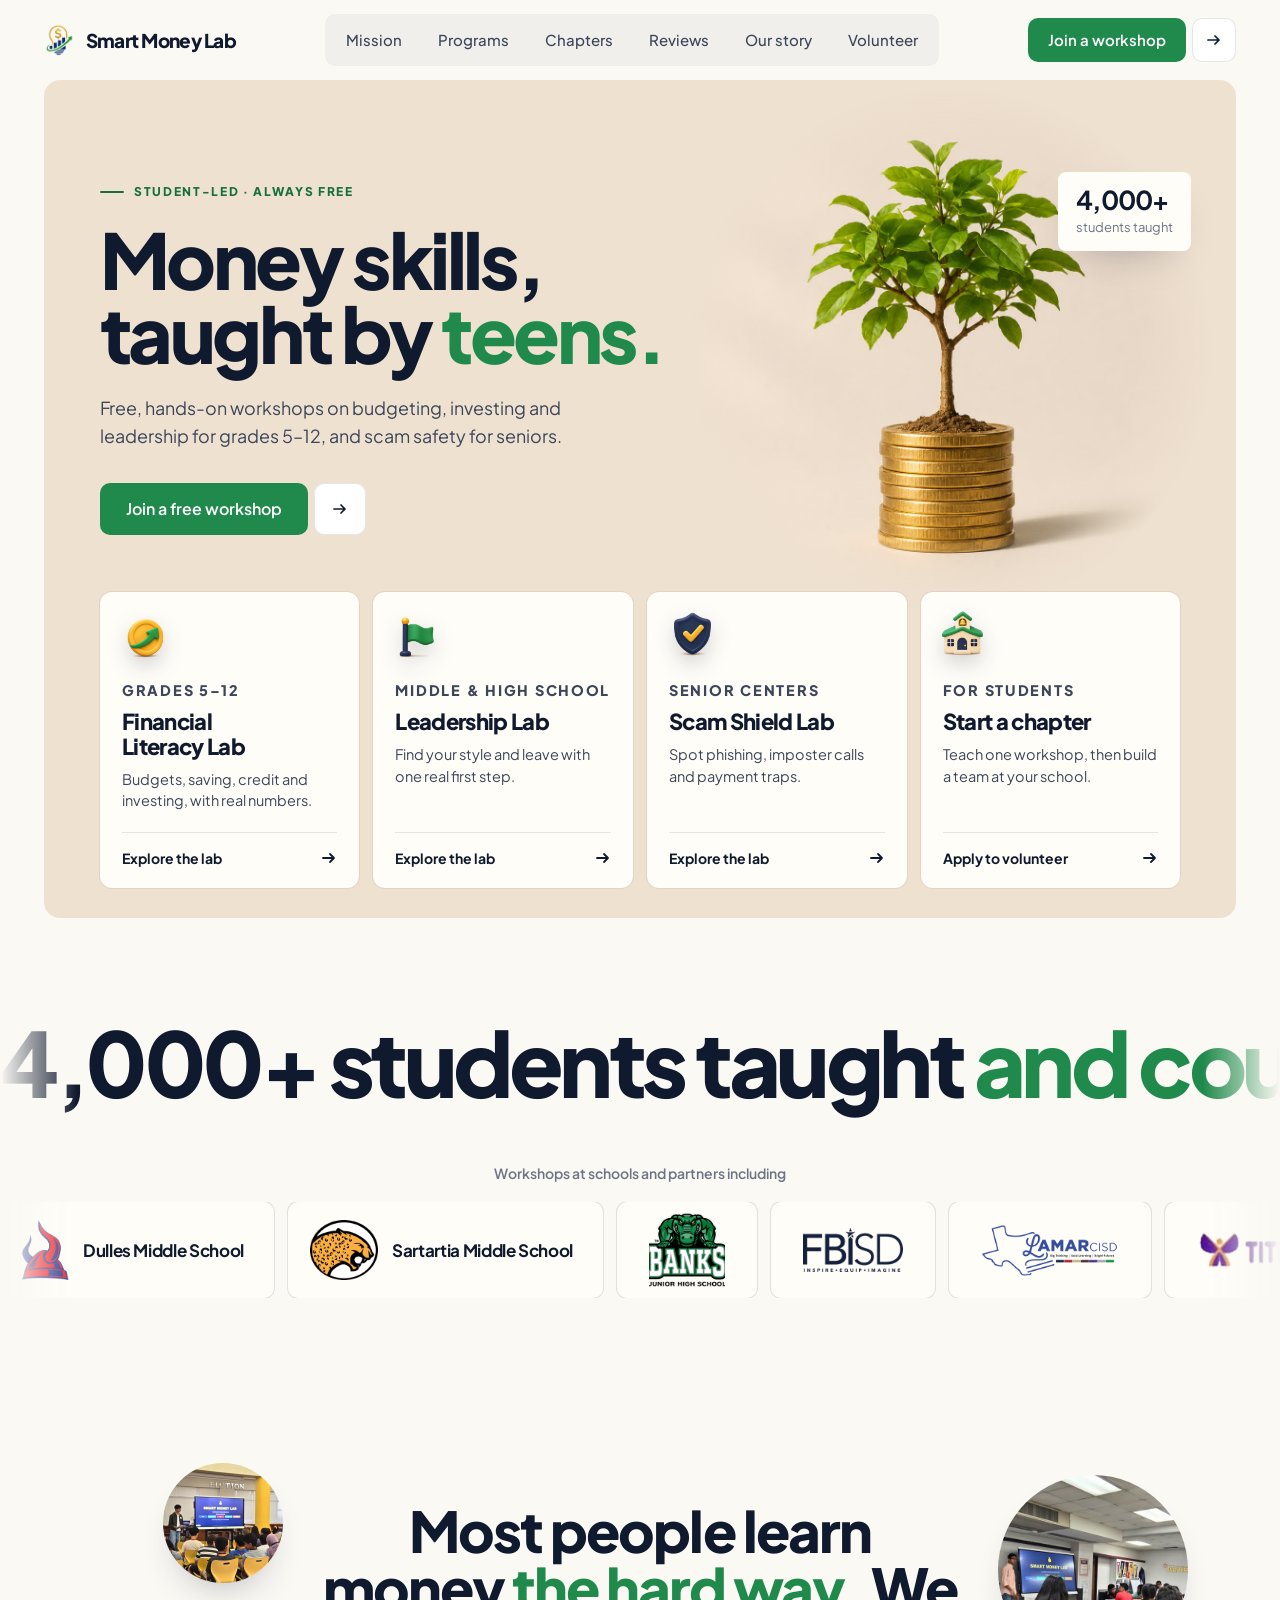
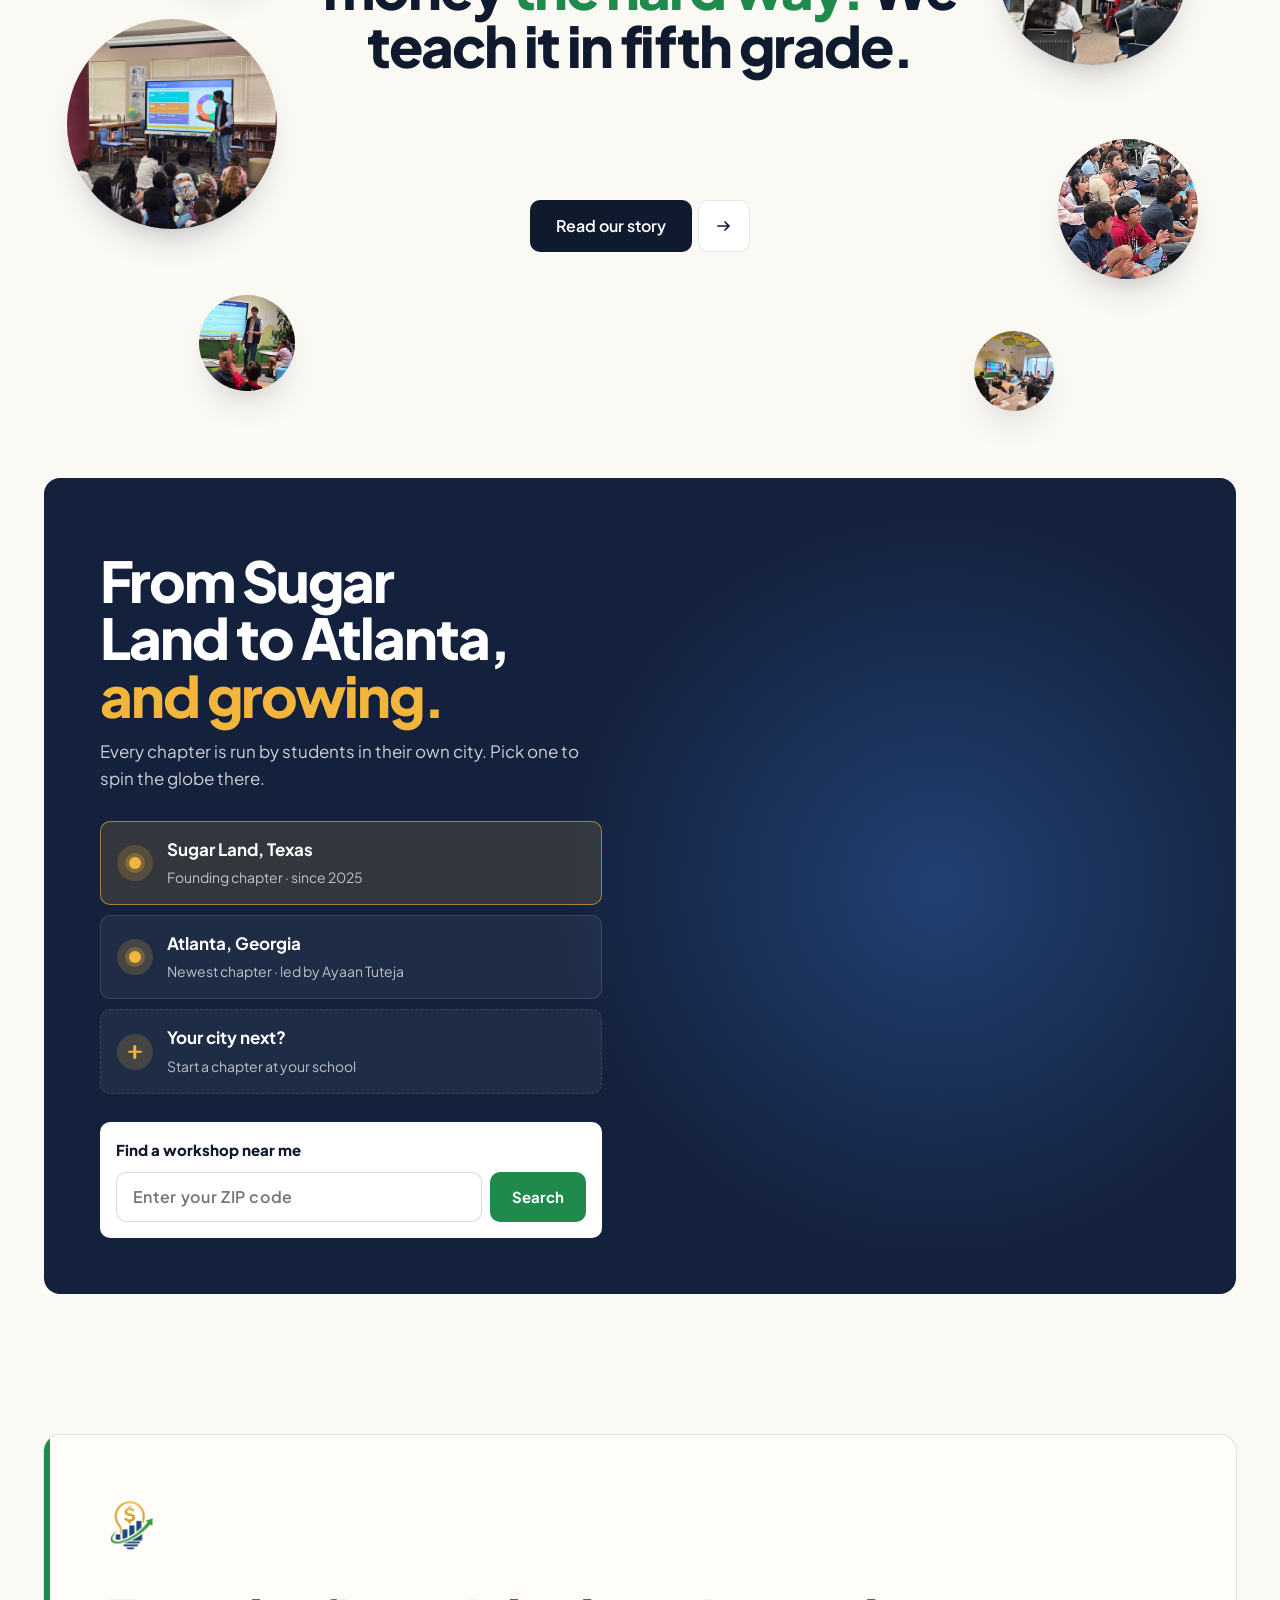
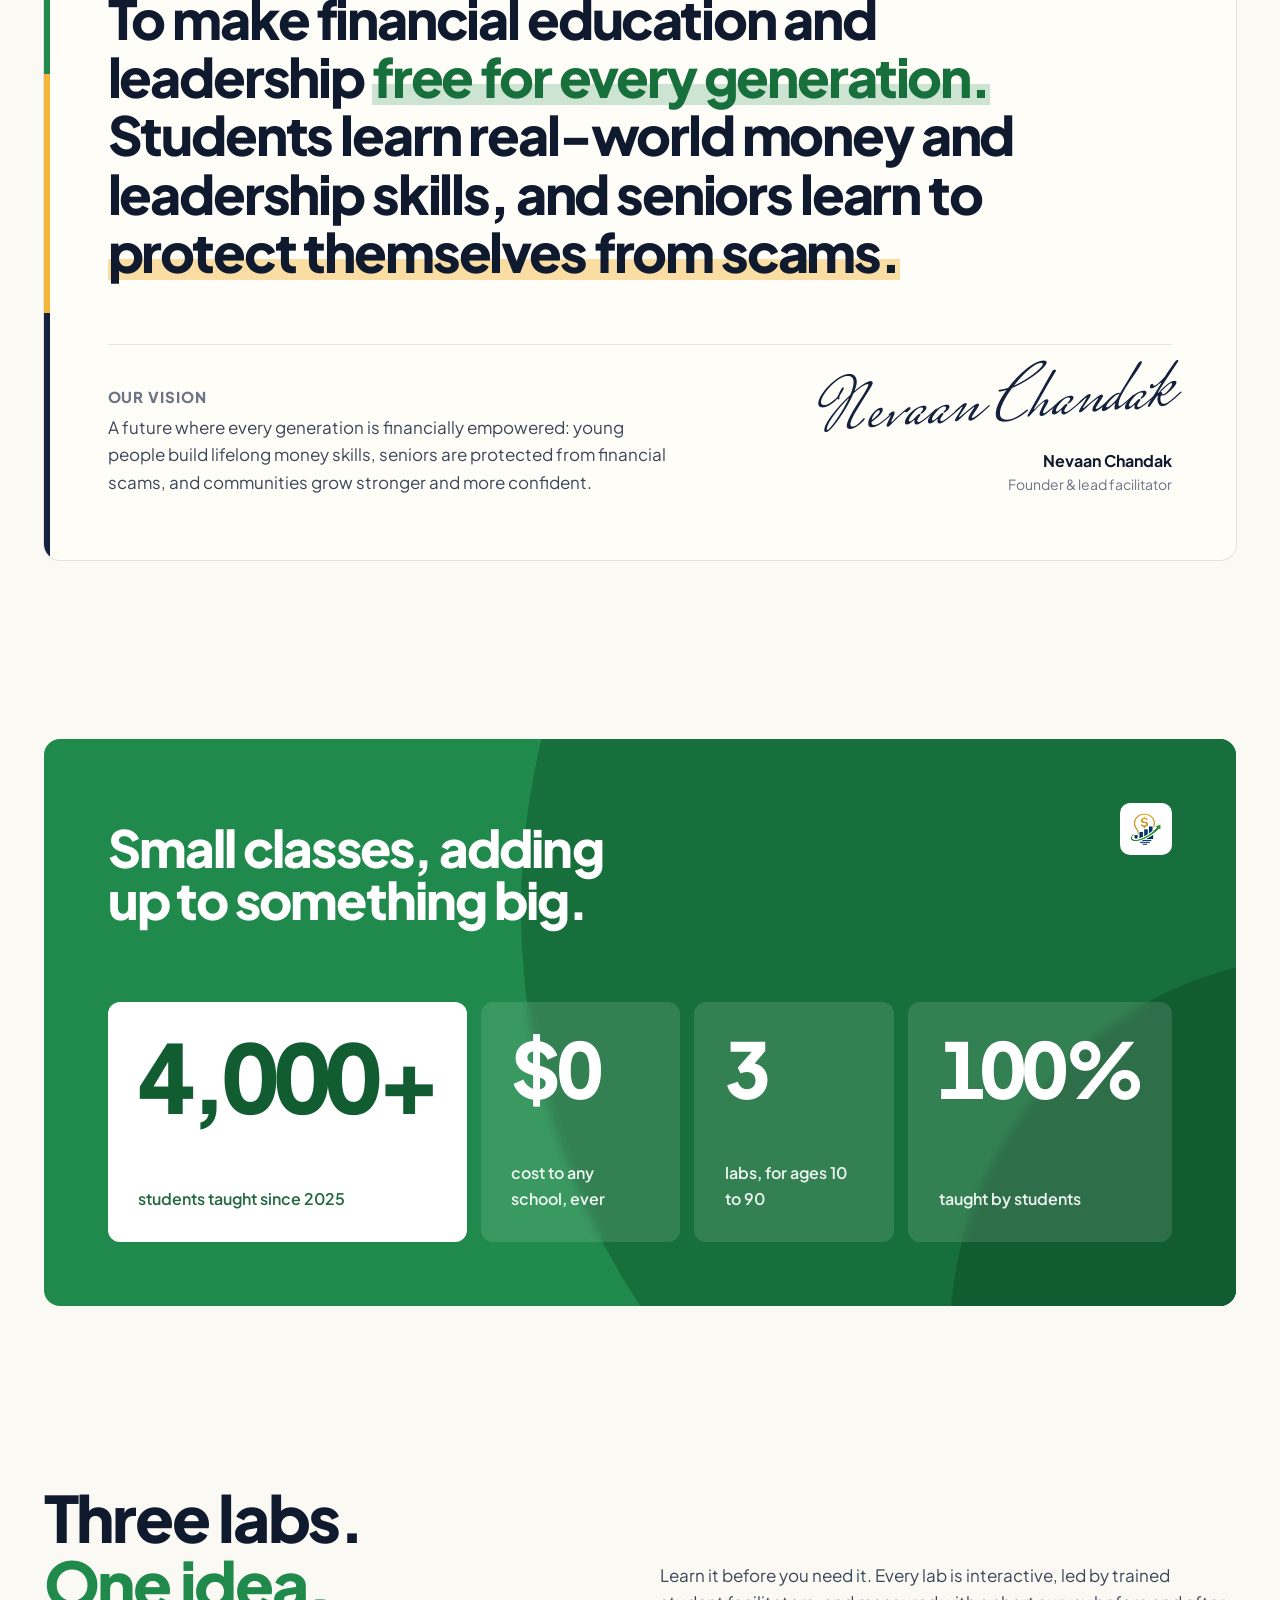
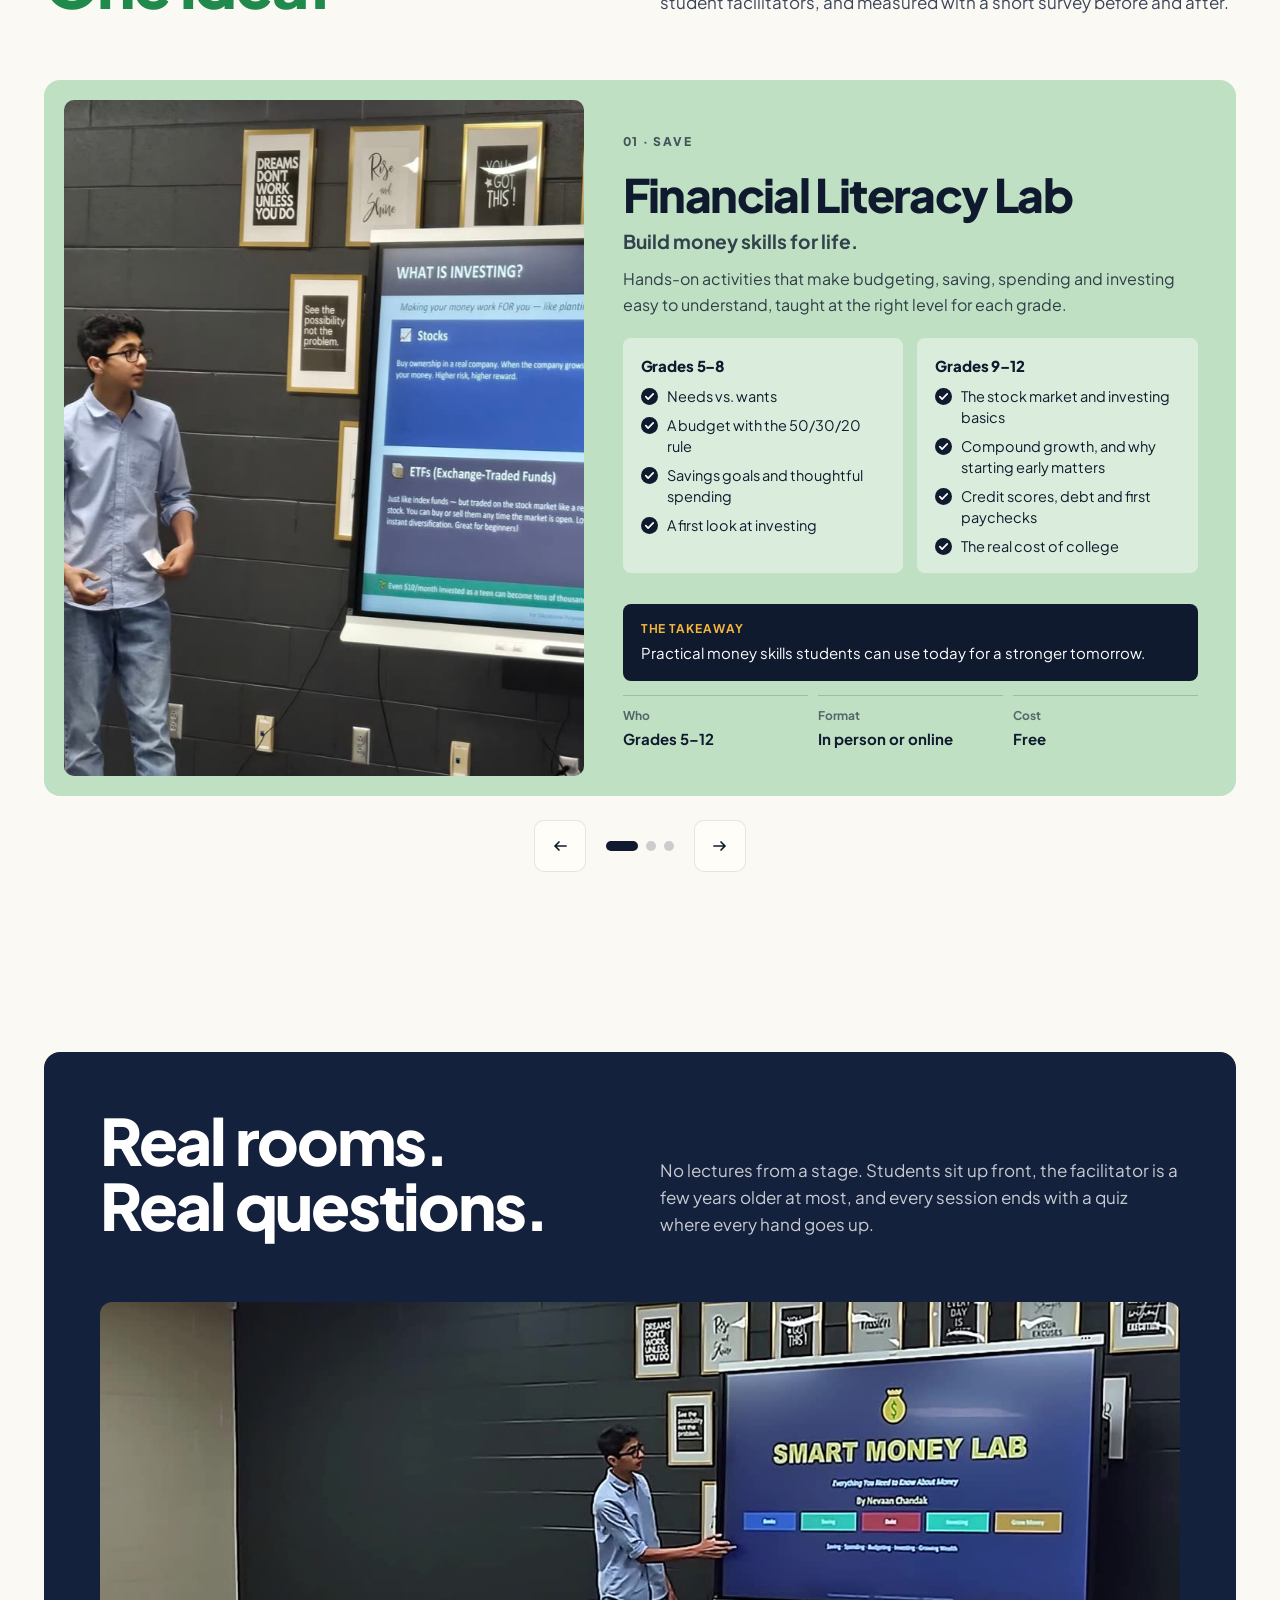
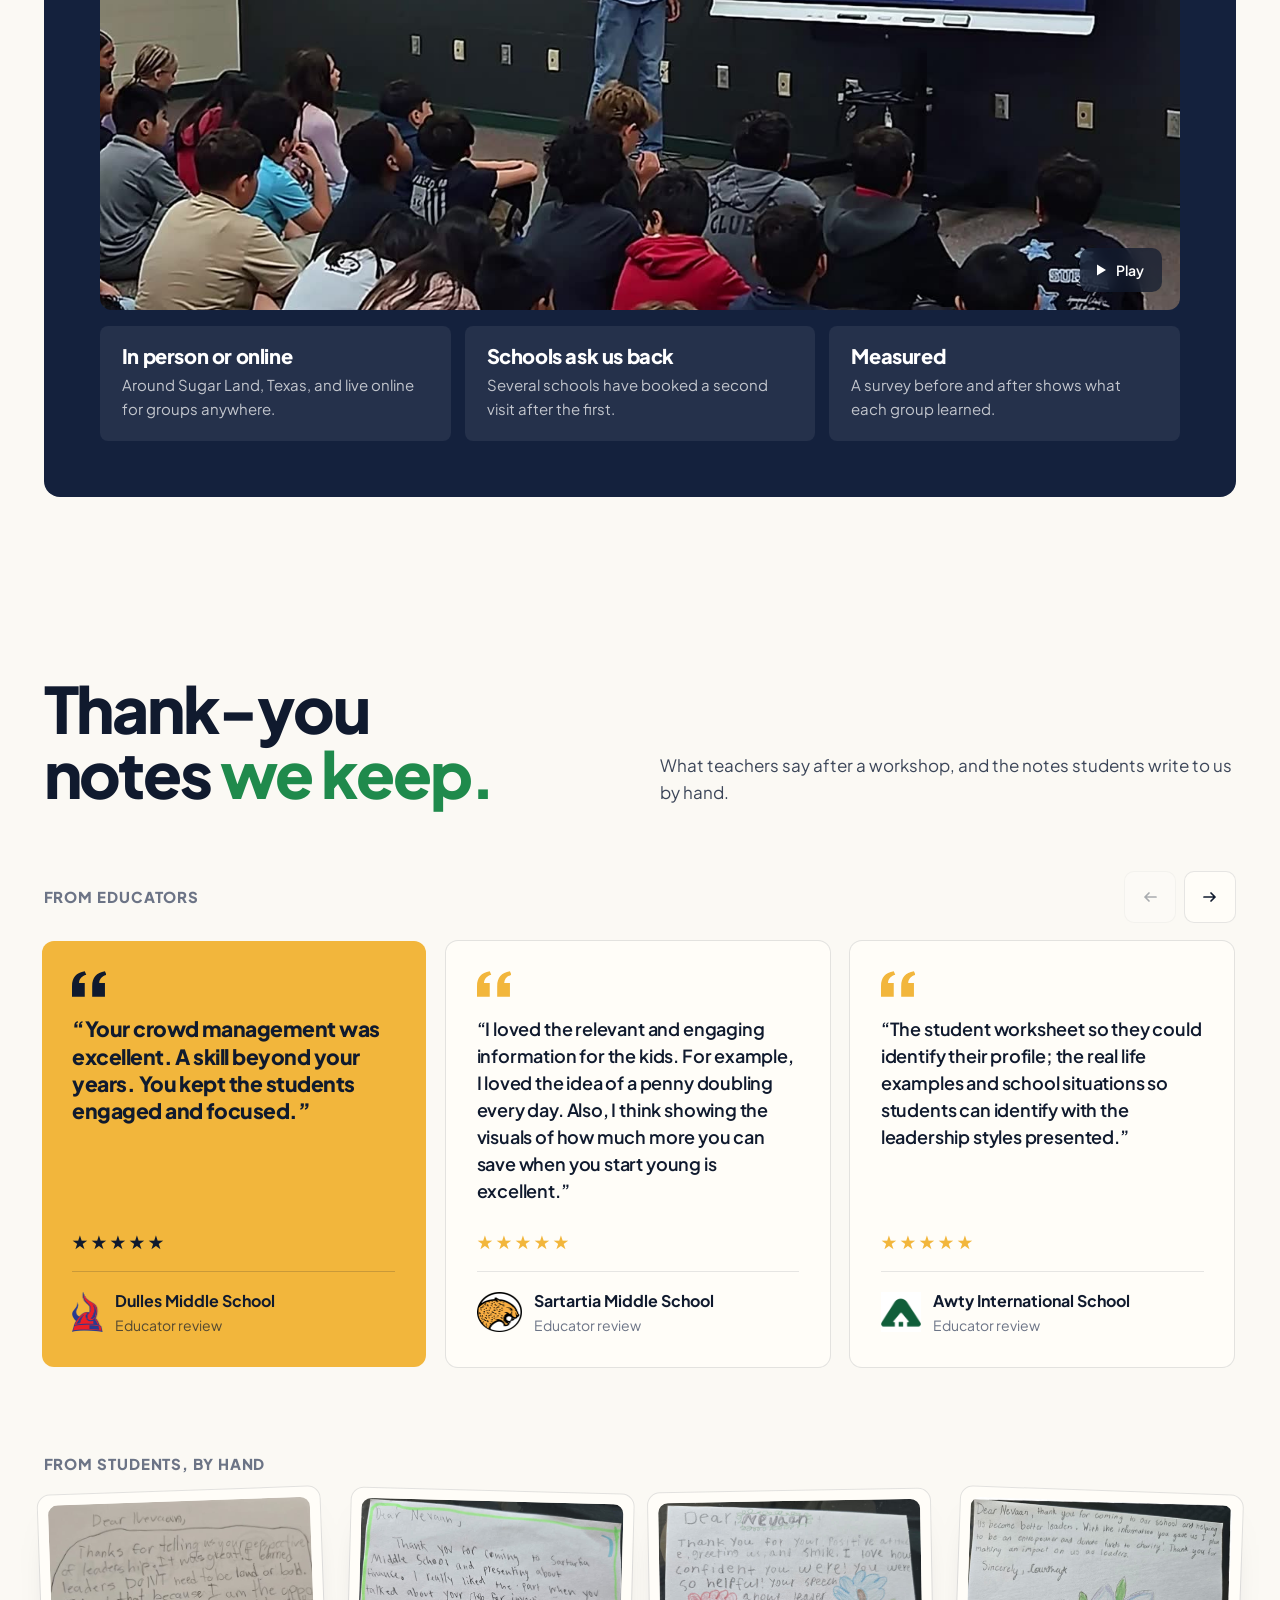
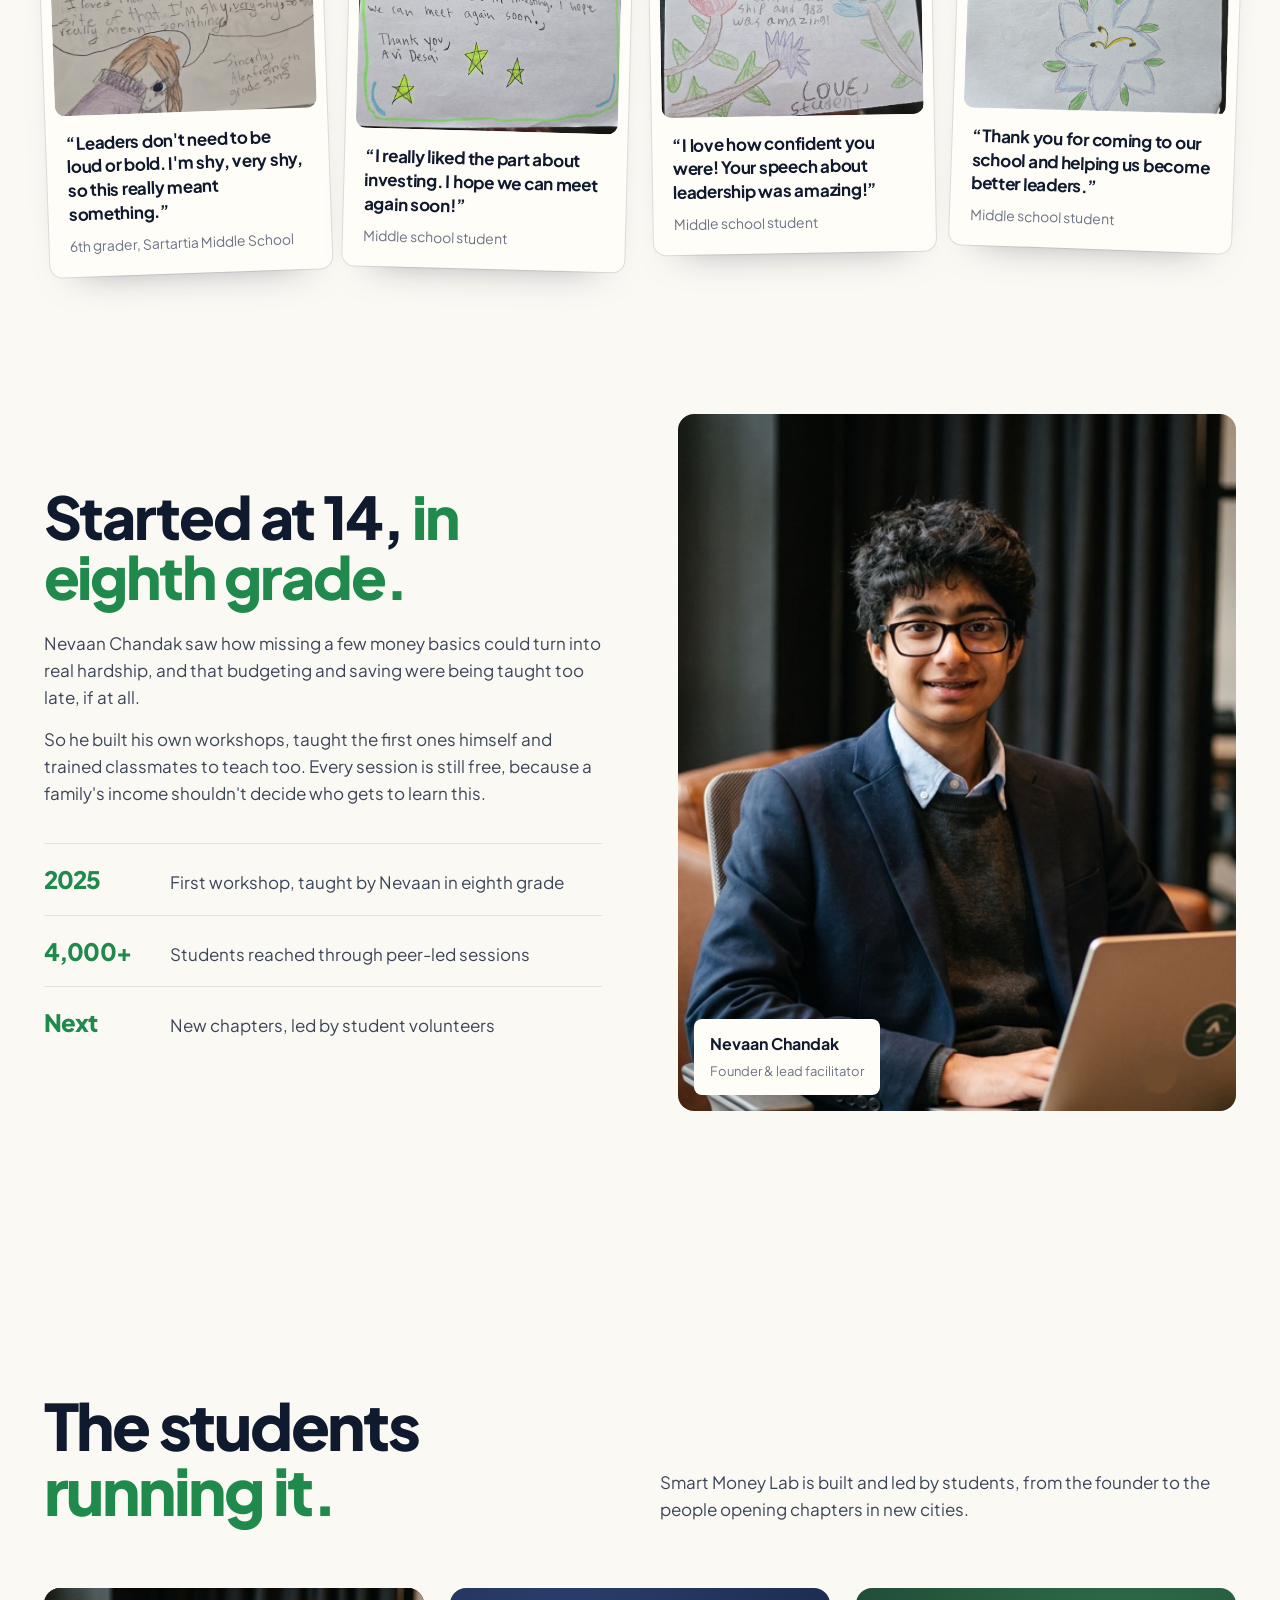
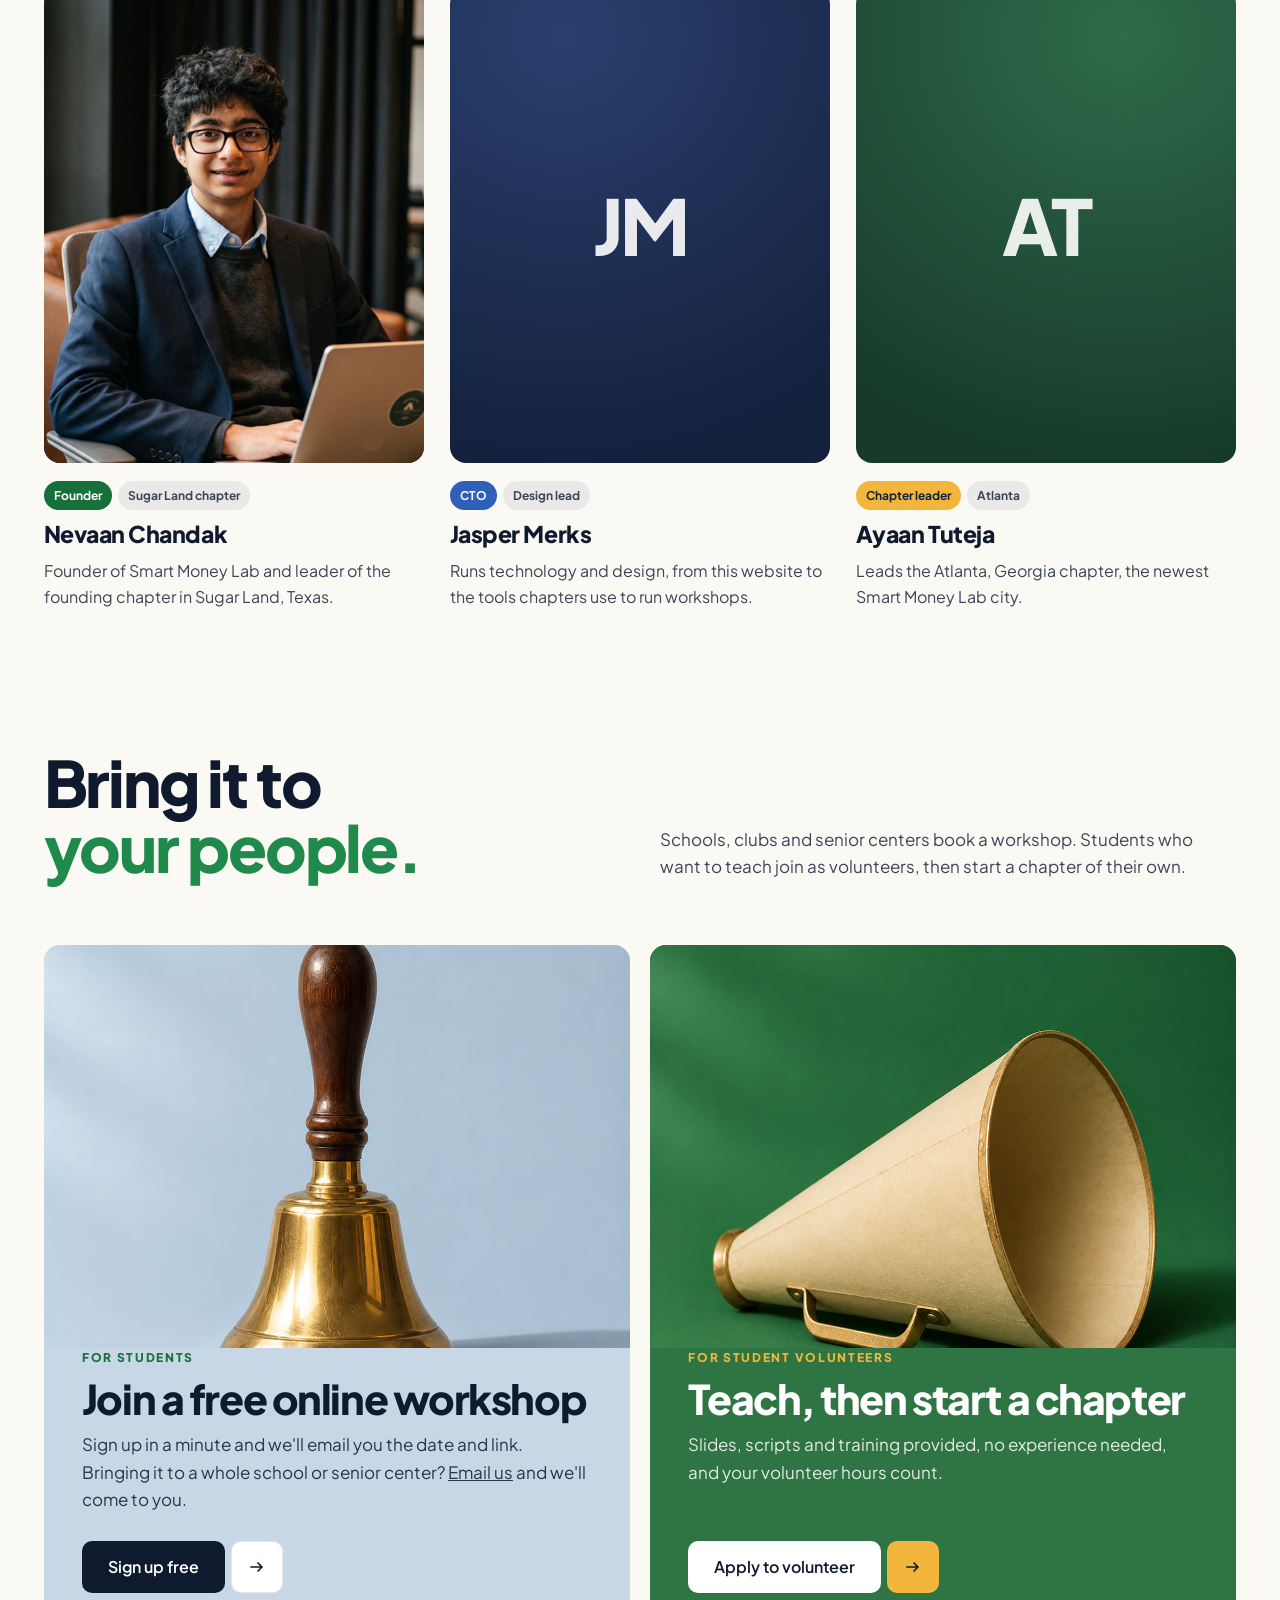
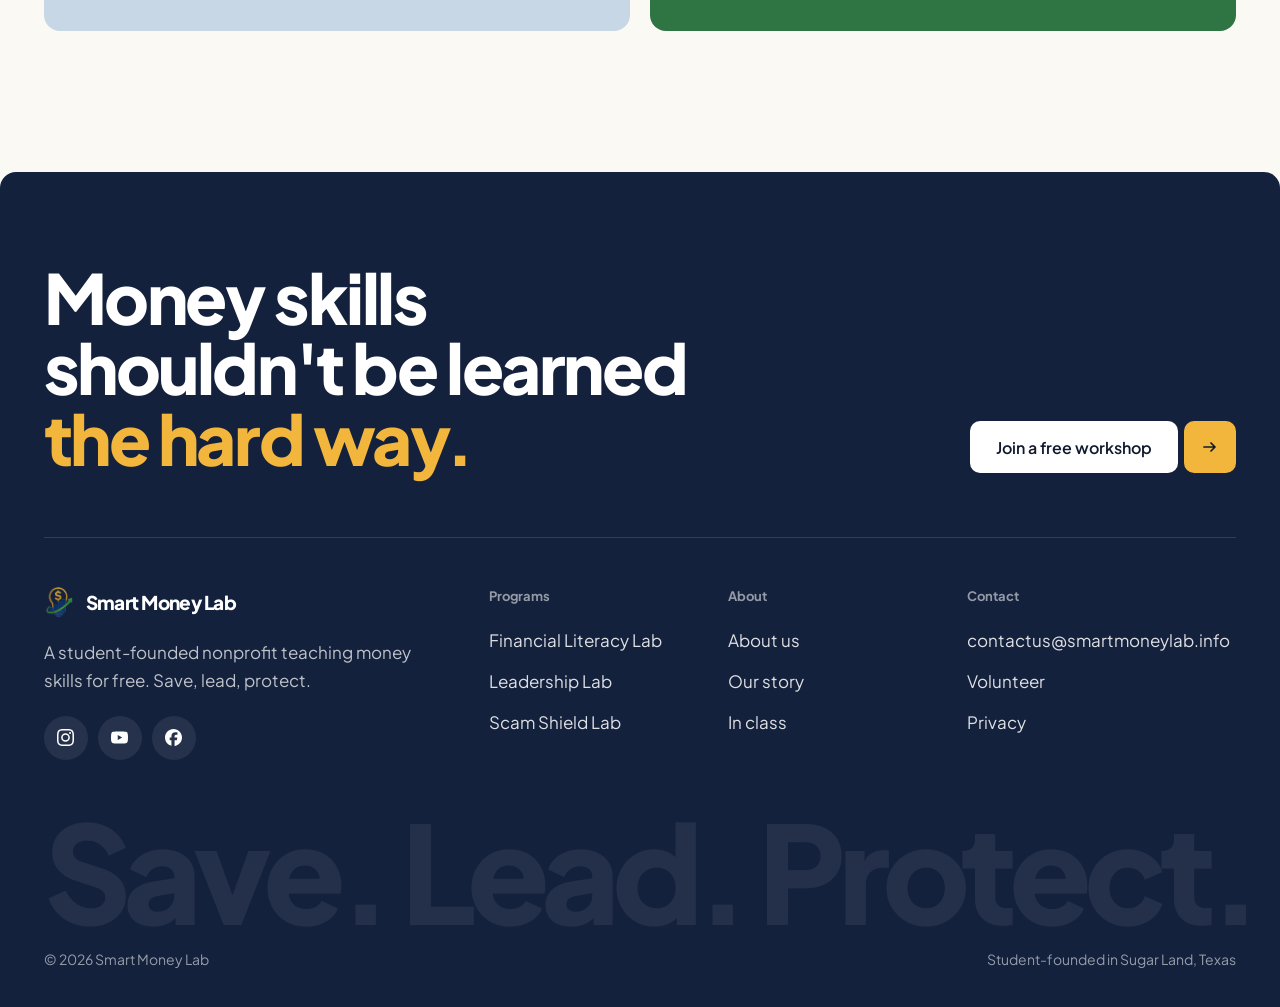
==== commit 48ba1fe6: "Move globe under About, add team section, review logos, email form responses - Globe starts on the U" ====
--- a/index.html
+++ b/index.html
@@ -17,7 +17,7 @@
 <link rel="preconnect" href="https://fonts.gstatic.com" crossorigin>
 <link href="https://fonts.googleapis.com/css2?family=Plus+Jakarta+Sans:wght@400;500;600;700;800&family=Mrs+Saint+Delafield&display=swap" rel="stylesheet">
 <link rel="preload" as="image" href="img/hero-sapling.jpg">
-<link rel="stylesheet" href="styles.css?v=1795519874">
+<link rel="stylesheet" href="styles.css?v=1795610000">
 <script>document.documentElement.classList.add('js')</script>
 </head>
 <body>
@@ -87,10 +87,9 @@
     <div class="ticker ticker--logos" aria-hidden="true"><div class="ticker__track"><span class="school"><img src="img/logos/dulles.png" alt="" height="56" loading="lazy"><span>Dulles Middle School</span></span><span class="school"><img src="img/logos/sartartia.png" alt="" height="56" loading="lazy"><span>Sartartia Middle School</span></span><span class="school school--mark school--tall"><img src="img/logos/banks.png" alt="" height="56" loading="lazy"></span><span class="school school--mark"><img src="img/logos/fbisd.png" alt="" height="56" loading="lazy"></span><span class="school school--mark school--wide"><img src="img/logos/lcisd.png" alt="" height="56" loading="lazy"></span><span class="school school--mark"><img src="img/logos/titliyan.png" alt="" height="56" loading="lazy"></span><span class="school"><img src="img/logos/dulles.png" alt="" height="56" loading="lazy"><span>Dulles Middle School</span></span><span class="school"><img src="img/logos/sartartia.png" alt="" height="56" loading="lazy"><span>Sartartia Middle School</span></span><span class="school school--mark school--tall"><img src="img/logos/banks.png" alt="" height="56" loading="lazy"></span><span class="school school--mark"><img src="img/logos/fbisd.png" alt="" height="56" loading="lazy"></span><span class="school school--mark school--wide"><img src="img/logos/lcisd.png" alt="" height="56" loading="lazy"></span><span class="school school--mark"><img src="img/logos/titliyan.png" alt="" height="56" loading="lazy"></span><span class="school"><img src="img/logos/dulles.png" alt="" height="56" loading="lazy"><span>Dulles Middle School</span></span><span class="school"><img src="img/logos/sartartia.png" alt="" height="56" loading="lazy"><span>Sartartia Middle School</span></span><span class="school school--mark school--tall"><img src="img/logos/banks.png" alt="" height="56" loading="lazy"></span><span class="school school--mark"><img src="img/logos/fbisd.png" alt="" height="56" loading="lazy"></span><span class="school school--mark school--wide"><img src="img/logos/lcisd.png" alt="" height="56" loading="lazy"></span><span class="school school--mark"><img src="img/logos/titliyan.png" alt="" height="56" loading="lazy"></span><span class="school"><img src="img/logos/dulles.png" alt="" height="56" loading="lazy"><span>Dulles Middle School</span></span><span class="school"><img src="img/logos/sartartia.png" alt="" height="56" loading="lazy"><span>Sartartia Middle School</span></span><span class="school school--mark school--tall"><img src="img/logos/banks.png" alt="" height="56" loading="lazy"></span><span class="school school--mark"><img src="img/logos/fbisd.png" alt="" height="56" loading="lazy"></span><span class="school school--mark school--wide"><img src="img/logos/lcisd.png" alt="" height="56" loading="lazy"></span><span class="school school--mark"><img src="img/logos/titliyan.png" alt="" height="56" loading="lazy"></span></div></div>
   </section>
 
-  <section class="section" id="about" aria-labelledby="about-h">
+  <section class="section" id="about" aria-labelledby="about-h" style="padding-bottom:clamp(24px,3vw,40px)">
     <div class="wrap orbit">
       <div class="orbit__text">
-        <span class="pill reveal"><i></i>About us</span>
         <h2 id="about-h" class="reveal">Most people learn money <span class="accent">the hard way.</span> We teach it in fifth grade.</h2>
         <p class="reveal">After the first overdraft or the first scam call is too late. So students teach students, peer to peer, in words that stick, and then help protect their grandparents too.</p>
         <div class="reveal"><a class="cta cta--ink" href="#founder"><span class="cta__label">Read our story</span><span class="cta__arrow" aria-hidden="true"><svg viewBox="0 0 16 16" fill="none"><path d="M2 8h11M9 4l4 4-4 4" stroke="currentColor" stroke-width="1.7" stroke-linecap="round" stroke-linejoin="round"/></svg></span></a></div>
@@ -106,122 +105,10 @@
     </div>
   </section>
 
-  <section class="section mission" id="mission" aria-labelledby="mission-h">
-    <div class="wrap">
-      <div class="mission__card">
-        <div class="mission__top">
-          <span class="pill reveal"><i></i>Our mission</span>
-          <img class="mission__logo" src="img/small-logo.png" alt="" width="56" height="60">
-        </div>
-        <h2 id="mission-h" class="mission__text reveal">To make financial education and leadership <span class="hl">free for every generation.</span> Students learn real-world money and leadership skills, and seniors learn to <span class="hl hl--gold">protect themselves from scams.</span></h2>
-        <div class="mission__foot">
-          <div class="mission__vision reveal">
-            <h3>Our vision</h3>
-            <p>A future where every generation is financially empowered: young people build lifelong money skills, seniors are protected from financial scams, and communities grow stronger and more confident.</p>
-          </div>
-          <div class="sig reveal" style="--d:.1s">
-            <p class="sig__name" aria-hidden="true">Nevaan Chandak</p>
-            <p class="sig__who"><b translate="no">Nevaan Chandak</b>Founder &amp; lead facilitator</p>
-          </div>
-        </div>
-      </div>
-    </div>
-  </section>
-
-  <section class="section--tight" aria-labelledby="impact-h">
-    <div class="wrap">
-      <div class="impact reveal">
-        <div class="impact__top">
-          <div><span class="pill pill--light"><i></i>Our impact</span><h2 id="impact-h">Small classes, adding up to something big.</h2></div>
-          <span class="impact__logo"><img src="img/small-logo-64.png" alt="" width="34" height="34"></span>
-        </div>
-        <div class="impact__grid">
-          <div class="stat stat--hl reveal"><b>4,000+</b><span>students taught since 2025</span></div>
-          <div class="stat reveal" style="--d:.06s"><b>$0</b><span>cost to any school, ever</span></div>
-          <div class="stat reveal" style="--d:.12s"><b>3</b><span>labs, for ages 10 to 90</span></div>
-          <div class="stat reveal" style="--d:.18s"><b>100%</b><span>taught by students</span></div>
-        </div>
-      </div>
-    </div>
-  </section>
-
-  <section class="section" id="programs" aria-labelledby="programs-h">
-    <div class="wrap">
-      <div class="head head--split">
-        <div><span class="pill reveal"><i></i>Programs</span><h2 id="programs-h" class="reveal" style="margin-top:18px">Three labs. <span class="accent">One idea.</span></h2></div>
-        <p class="reveal">Learn it before you need it. Every lab is interactive, led by trained student facilitators, and measured with a short survey before and after.</p>
-      </div>
-      <div class="slides" data-slides>
-        <div class="slides__view">
-        <article class="card is-active" id="lab-0" role="group" aria-roledescription="slide" aria-label="1 of 3" style="--bg-c: var(--c-green)">
-          <div class="card__media">
-            <img class="card__photo" style="--pos:24% 50%" src="img/prog-finlit.jpg" alt="Nevaan teaching a class what stocks, index funds and ETFs are" width="1400" height="875" loading="lazy" decoding="async">
-          </div>
-          <div class="card__body">
-            <div class="card__head">
-              <span class="pill">01 · Save</span>
-              <h3>Financial Literacy Lab</h3>
-              <p class="card__tag">Build money skills for life.</p>
-              <p class="card__lede">Hands-on activities that make budgeting, saving, spending and investing easy to understand, taught at the right level for each grade.</p>
-            </div>
-            <div class="card__cols"><div><h4>Grades 5–8</h4><ul class="ticks"><li>Needs vs. wants</li><li>A budget with the 50/30/20 rule</li><li>Savings goals and thoughtful spending</li><li>A first look at investing</li></ul></div><div><h4>Grades 9–12</h4><ul class="ticks"><li>The stock market and investing basics</li><li>Compound growth, and why starting early matters</li><li>Credit scores, debt and first paychecks</li><li>The real cost of college</li></ul></div></div>
-            <div class="card__foot">
-              <p class="takeaway"><b>The takeaway</b>Practical money skills students can use today for a stronger tomorrow.</p>
-              <dl class="meta"><div><dt>Who</dt><dd>Grades 5–12</dd></div><div><dt>Format</dt><dd>In person or online</dd></div><div><dt>Cost</dt><dd>Free</dd></div></dl>
-            </div>
-          </div>
-        </article>
-        <article class="card" id="lab-1" role="group" aria-roledescription="slide" aria-label="2 of 3" hidden style="--bg-c: var(--c-yellow)">
-          <div class="card__media">
-            <img class="card__photo" style="--pos:55% 50%" src="img/prog-lead.jpg" alt="Nevaan leading a quiz while students raise their hands" width="1400" height="875" loading="lazy" decoding="async">
-          </div>
-          <div class="card__body">
-            <div class="card__head">
-              <span class="pill">02 · Lead</span>
-              <h3>Leadership Lab</h3>
-              <p class="card__tag">Leadership isn't a title. It's action.</p>
-              <p class="card__lede">Every young person can lead. Through teamwork and interactive activities, students find their strengths and learn to turn ideas into action.</p>
-            </div>
-            <div class="points"><div><h4>Discover your style</h4><p>Explore your leadership strengths.</p></div><div><h4>Find your purpose</h4><p>Connect your passions and values to what matters most.</p></div><div><h4>Communicate and collaborate</h4><p>Practise listening, speaking up and working as a team.</p></div><div><h4>Lead in real life</h4><p>Take initiative, solve problems and inspire others.</p></div></div>
-            <div class="card__foot">
-              <p class="takeaway"><b>The takeaway</b>Each student finds their leadership style and one concrete first step they can take right away.</p>
-              <dl class="meta"><div><dt>Who</dt><dd>Middle &amp; high school</dd></div><div><dt>Format</dt><dd>In person or online</dd></div><div><dt>Cost</dt><dd>Free</dd></div></dl>
-            </div>
-          </div>
-        </article>
-        <article class="card" id="lab-2" role="group" aria-roledescription="slide" aria-label="3 of 3" hidden style="--bg-c: var(--c-blue)">
-          <div class="card__media">
-            <img class="card__photo" style="--pos:62% 50%" src="img/prog-shield.jpg" alt="A student facilitator showing seniors how to spot a scam text message" width="1400" height="875" loading="lazy" decoding="async">
-          </div>
-          <div class="card__body">
-            <div class="card__head">
-              <span class="pill">03 · Protect</span>
-              <h3>Scam Shield Lab</h3>
-              <p class="card__tag">Spot scams. Stay safe.</p>
-              <p class="card__lede">Led by student facilitators, seniors learn to recognize common fraud tactics, protect their personal information and respond safely.</p>
-            </div>
-            <div class="points"><div><h4>Spot the signs</h4><p>Phishing emails, suspicious texts and fraudulent calls.</p></div><div><h4>Catch imposters</h4><p>Callers posing as the government, a bank or a family member.</p></div><div><h4>Bank and pay safely</h4><p>Safer habits for online banking and digital payments.</p></div><div><h4>Know what to do</h4><p>The steps to take, and who to contact, if a scam is suspected.</p></div></div>
-            <div class="card__foot">
-              <p class="takeaway"><b>The takeaway</b>The warning signs to watch for, and safer decisions online and over the phone.</p>
-              <dl class="meta"><div><dt>Who</dt><dd>Seniors &amp; senior centers</dd></div><div><dt>Format</dt><dd>In person or online</dd></div><div><dt>Cost</dt><dd>Free</dd></div></dl>
-            </div>
-          </div>
-        </article>
-        </div>
-        <div class="slides__nav">
-          <button class="slides__arrow" type="button" data-prev aria-label="Previous program"><svg viewBox="0 0 16 16" fill="none" aria-hidden="true"><path d="M14 8H3M7 4 3 8l4 4" stroke="currentColor" stroke-width="1.7" stroke-linecap="round" stroke-linejoin="round"/></svg></button>
-          <div class="slides__dots"><button type="button" class="is-on" aria-label="Financial Literacy Lab" aria-current="true"></button><button type="button" aria-label="Leadership Lab"></button><button type="button" aria-label="Scam Shield Lab"></button></div>
-          <button class="slides__arrow" type="button" data-next aria-label="Next program"><svg viewBox="0 0 16 16" fill="none" aria-hidden="true"><path d="M2 8h11M9 4l4 4-4 4" stroke="currentColor" stroke-width="1.7" stroke-linecap="round" stroke-linejoin="round"/></svg></button>
-        </div>
-      </div>
-    </div>
-  </section>
-
-  <section class="section" id="chapters" aria-labelledby="chapters-h">
+  <section class="section" id="chapters" style="padding-top:0" aria-labelledby="chapters-h">
     <div class="wrap">
       <div class="globe-panel">
         <div class="globe-panel__text">
-          <span class="pill pill--light reveal"><i></i>Chapters</span>
           <h2 id="chapters-h" class="reveal">From Sugar Land to Atlanta, <span>and growing.</span></h2>
           <p class="reveal">Every chapter is run by students in their own city. Pick one to spin the globe there.</p>
           <div class="chapters reveal" role="list">
@@ -255,11 +142,122 @@
     </div>
   </section>
 
+
+  <section class="section mission" id="mission" aria-labelledby="mission-h">
+    <div class="wrap">
+      <div class="mission__card">
+        <div class="mission__top">
+          <img class="mission__logo" src="img/small-logo.png" alt="" width="56" height="60">
+        </div>
+        <h2 id="mission-h" class="mission__text reveal">To make financial education and leadership <span class="hl">free for every generation.</span> Students learn real-world money and leadership skills, and seniors learn to <span class="hl hl--gold">protect themselves from scams.</span></h2>
+        <div class="mission__foot">
+          <div class="mission__vision reveal">
+            <h3>Our vision</h3>
+            <p>A future where every generation is financially empowered: young people build lifelong money skills, seniors are protected from financial scams, and communities grow stronger and more confident.</p>
+          </div>
+          <div class="sig reveal" style="--d:.1s">
+            <p class="sig__name" aria-hidden="true">Nevaan Chandak</p>
+            <p class="sig__who"><b translate="no">Nevaan Chandak</b>Founder &amp; lead facilitator</p>
+          </div>
+        </div>
+      </div>
+    </div>
+  </section>
+
+  <section class="section--tight" aria-labelledby="impact-h">
+    <div class="wrap">
+      <div class="impact reveal">
+        <div class="impact__top">
+          <div><h2 id="impact-h">Small classes, adding up to something big.</h2></div>
+          <span class="impact__logo"><img src="img/small-logo-64.png" alt="" width="34" height="34"></span>
+        </div>
+        <div class="impact__grid">
+          <div class="stat stat--hl reveal"><b>4,000+</b><span>students taught since 2025</span></div>
+          <div class="stat reveal" style="--d:.06s"><b>$0</b><span>cost to any school, ever</span></div>
+          <div class="stat reveal" style="--d:.12s"><b>3</b><span>labs, for ages 10 to 90</span></div>
+          <div class="stat reveal" style="--d:.18s"><b>100%</b><span>taught by students</span></div>
+        </div>
+      </div>
+    </div>
+  </section>
+
+  <section class="section" id="programs" aria-labelledby="programs-h">
+    <div class="wrap">
+      <div class="head head--split">
+        <div><h2 id="programs-h" class="reveal">Three labs. <span class="accent">One idea.</span></h2></div>
+        <p class="reveal">Learn it before you need it. Every lab is interactive, led by trained student facilitators, and measured with a short survey before and after.</p>
+      </div>
+      <div class="slides" data-slides>
+        <div class="slides__view">
+        <article class="card is-active" id="lab-0" role="group" aria-roledescription="slide" aria-label="1 of 3" style="--bg-c: var(--c-green)">
+          <div class="card__media">
+            <img class="card__photo" style="--pos:24% 50%" src="img/prog-finlit.jpg" alt="Nevaan teaching a class what stocks, index funds and ETFs are" width="1400" height="875" loading="lazy" decoding="async">
+          </div>
+          <div class="card__body">
+            <div class="card__head">
+              <span class="pill">01 · Save</span>
+              <h3>Financial Literacy Lab</h3>
+              <p class="card__tag">Build money skills for life.</p>
+              <p class="card__lede">Hands-on activities that make budgeting, saving, spending and investing easy to understand, taught at the right level for each grade.</p>
+            </div>
+            <div class="card__cols"><div><h4>Grades 5–8</h4><ul class="ticks"><li>Needs vs. wants</li><li>A budget with the 50/30/20 rule</li><li>Savings goals and thoughtful spending</li><li>A first look at investing</li></ul></div><div><h4>Grades 9–12</h4><ul class="ticks"><li>The stock market and investing basics</li><li>Compound growth, and why starting early matters</li><li>Credit scores, debt and first paychecks</li><li>The real cost of college</li></ul></div></div>
+            <div class="card__foot">
+              <p class="takeaway"><b>The takeaway</b>Practical money skills students can use today for a stronger tomorrow.</p>
+              <dl class="meta"><div><dt>Who</dt><dd>Grades 5–12</dd></div><div><dt>Format</dt><dd>In person or online</dd></div><div><dt>Cost</dt><dd>Free</dd></div></dl>
+            </div>
+          </div>
+        </article>
+        <article class="card" id="lab-1" role="group" aria-roledescription="slide" aria-label="2 of 3" hidden style="--bg-c: var(--c-yellow)">
+          <div class="card__media">
+            <img class="card__photo" style="--pos:55% 50%" src="img/prog-lead.jpg" alt="Nevaan leading a quiz while students raise their hands" width="1400" height="875" loading="lazy" decoding="async">
+          </div>
+          <div class="card__body">
+            <div class="card__head">
+              <span class="pill">02 · Lead</span>
+              <h3>Leadership Lab</h3>
+              <p class="card__tag">Leadership isn't a title. It's action.</p>
+              <p class="card__lede">Every young person can lead. Through teamwork and interactive activities, students find their strengths and learn to turn ideas into action.</p>
+            </div>
+            <div class="points"><div><h4>Discover your style</h4><p>Explore your leadership strengths.</p></div><div><h4>Find your purpose</h4><p>Connect your passions and values to what matters most.</p></div><div><h4>Communicate and collaborate</h4><p>Practise listening, speaking up and working as a team.</p></div><div><h4>Lead in real life</h4><p>Take initiative, solve problems and inspire others.</p></div></div>
+            <div class="card__foot">
+              <p class="takeaway"><b>The takeaway</b>Each student finds their leadership style and one concrete first step they can take right away.</p>
+              <dl class="meta"><div><dt>Who</dt><dd>Middle &amp; high school</dd></div><div><dt>Format</dt><dd>In person or online</dd></div><div><dt>Cost</dt><dd>Free</dd></div></dl>
+            </div>
+          </div>
+        </article>
+        <article class="card" id="lab-2" role="group" aria-roledescription="slide" aria-label="3 of 3" hidden style="--bg-c: var(--c-blue)">
+          <div class="card__media">
+            <img class="card__photo" style="--pos:62% 50%" src="img/prog-shield.jpg" alt="A student facilitator showing seniors how to spot a scam text message" width="1400" height="875" loading="lazy" decoding="async">
+          </div>
+          <div class="card__body">
+            <div class="card__head">
+              <span class="pill">03 · Protect</span>
+              <h3>Scam Shield Lab</h3>
+              <p class="card__tag">Spot scams. Stay safe.</p>
+              <p class="card__lede">Led by student facilitators, seniors learn to recognize common fraud tactics, protect their personal information and respond safely.</p>
+            </div>
+            <div class="points"><div><h4>Spot the signs</h4><p>Phishing emails, suspicious texts and fraudulent calls.</p></div><div><h4>Catch imposters</h4><p>Callers posing as the government, a bank or a family member.</p></div><div><h4>Bank and pay safely</h4><p>Safer habits for online banking and digital payments.</p></div><div><h4>Know what to do</h4><p>The steps to take, and who to contact, if a scam is suspected.</p></div></div>
+            <div class="card__foot">
+              <p class="takeaway"><b>The takeaway</b>The warning signs to watch for, and safer decisions online and over the phone.</p>
+              <dl class="meta"><div><dt>Who</dt><dd>Seniors &amp; senior centers</dd></div><div><dt>Format</dt><dd>In person or online</dd></div><div><dt>Cost</dt><dd>Free</dd></div></dl>
+            </div>
+          </div>
+        </article>
+        </div>
+        <div class="slides__nav">
+          <button class="slides__arrow" type="button" data-prev aria-label="Previous program"><svg viewBox="0 0 16 16" fill="none" aria-hidden="true"><path d="M14 8H3M7 4 3 8l4 4" stroke="currentColor" stroke-width="1.7" stroke-linecap="round" stroke-linejoin="round"/></svg></button>
+          <div class="slides__dots"><button type="button" class="is-on" aria-label="Financial Literacy Lab" aria-current="true"></button><button type="button" aria-label="Leadership Lab"></button><button type="button" aria-label="Scam Shield Lab"></button></div>
+          <button class="slides__arrow" type="button" data-next aria-label="Next program"><svg viewBox="0 0 16 16" fill="none" aria-hidden="true"><path d="M2 8h11M9 4l4 4-4 4" stroke="currentColor" stroke-width="1.7" stroke-linecap="round" stroke-linejoin="round"/></svg></button>
+        </div>
+      </div>
+    </div>
+  </section>
+
   <section class="section--tight" id="classroom" aria-labelledby="classroom-h">
     <div class="wrap">
       <div class="film-panel">
         <div class="head head--split">
-          <div><span class="pill pill--light reveal"><i></i>In the classroom</span><h2 id="classroom-h" class="reveal" style="margin-top:18px">Real rooms. Real questions.</h2></div>
+          <div><h2 id="classroom-h" class="reveal">Real rooms. Real questions.</h2></div>
           <p class="reveal">No lectures from a stage. Students sit up front, the facilitator is a few years older at most, and every session ends with a quiz where every hand goes up.</p>
         </div>
         <div class="film reveal">
@@ -278,7 +276,7 @@
   <section class="section reviews" id="reviews" aria-labelledby="reviews-h">
     <div class="wrap">
       <div class="head head--split">
-        <div><span class="pill reveal"><i></i>Reviews</span><h2 id="reviews-h" class="reveal" style="margin-top:18px">Thank-you notes <span class="accent">we keep.</span></h2></div>
+        <div><h2 id="reviews-h" class="reveal">Thank-you notes <span class="accent">we keep.</span></h2></div>
         <p class="reveal">What teachers say after a workshop, and the notes students write to us by hand.</p>
       </div>
       <div class="reviews__bar">
@@ -305,13 +303,13 @@
             <svg class="rq__mark" viewBox="0 0 32 24" aria-hidden="true"><path d="M0 24V14C0 6 4 1.3 12 0l1.4 3.4C9 4.7 6.9 7.3 6.6 11H12v13H0Zm19 0V14c0-8 4-12.7 12-14l1.4 3.4C28 4.7 25.9 7.3 25.6 11H31v13H19Z" fill="currentColor"/></svg>
             <blockquote>“The student worksheet so they could identify their profile; the real life examples and school situations so students can identify with the leadership styles presented.”</blockquote>
             <span class="stars" aria-label="5 out of 5">★★★★★</span>
-            <figcaption><span class="rq__initial" aria-hidden="true">AI</span><span><b>Awty International School</b>Educator review</span></figcaption>
+            <figcaption><img src="img/logos/awty.png" alt="" height="40"><span><b>Awty International School</b>Educator review</span></figcaption>
           </figure>
           <figure class="rq">
             <svg class="rq__mark" viewBox="0 0 32 24" aria-hidden="true"><path d="M0 24V14C0 6 4 1.3 12 0l1.4 3.4C9 4.7 6.9 7.3 6.6 11H12v13H0Zm19 0V14c0-8 4-12.7 12-14l1.4 3.4C28 4.7 25.9 7.3 25.6 11H31v13H19Z" fill="currentColor"/></svg>
             <blockquote>“You are changing the world!! Thank you for what you do.”</blockquote>
             <span class="stars" aria-label="5 out of 5">★★★★★</span>
-            <figcaption><span class="rq__initial" aria-hidden="true">GT</span><span><b>Gene Tomas High School</b>Educator review</span></figcaption>
+            <figcaption><img src="img/logos/tomas.png" alt="" height="40"><span><b>Gene Tomas High School</b>Educator review</span></figcaption>
           </figure>
       </div>
       <h3 class="reviews__label reviews__label--notes">From students, by hand</h3>
@@ -348,7 +346,6 @@
   <section class="section" id="founder" aria-labelledby="founder-h" style="padding-top:0">
     <div class="wrap founder">
       <div class="founder__text">
-        <span class="pill reveal"><i></i>Our story</span>
         <h2 id="founder-h" class="reveal">Started at 14, <span class="accent">in eighth grade.</span></h2>
         <div class="founder__body reveal">
           <p>Nevaan Chandak saw how missing a few money basics could turn into real hardship, and that budgeting and saving were being taught too late, if at all.</p>
@@ -367,10 +364,39 @@
     </div>
   </section>
 
+  <section class="section" id="team" aria-labelledby="team-h">
+    <div class="wrap">
+      <div class="head head--split">
+        <h2 id="team-h" class="reveal">The students <span class="accent">running it.</span></h2>
+        <p class="reveal">Smart Money Lab is built and led by students, from the founder to the people opening chapters in new cities.</p>
+      </div>
+      <div class="team">
+        <article class="member reveal">
+          <div class="member__photo"><img src="img/nevaan.jpg" alt="Nevaan Chandak" width="500" height="669" loading="lazy" decoding="async"></div>
+          <div class="member__tags"><span class="tag tag--green">Founder</span><span class="tag">Sugar Land chapter</span></div>
+          <h3 translate="no">Nevaan Chandak</h3>
+          <p>Founder of Smart Money Lab and leader of the founding chapter in Sugar Land, Texas.</p>
+        </article>
+        <article class="member reveal" style="--d:.08s">
+          <div class="member__photo member__photo--blank" data-initials="JM"></div>
+          <div class="member__tags"><span class="tag tag--blue">CTO</span><span class="tag">Design lead</span></div>
+          <h3 translate="no">Jasper Merks</h3>
+          <p>Runs technology and design, from this website to the tools chapters use to run workshops.</p>
+        </article>
+        <article class="member reveal" style="--d:.16s">
+          <div class="member__photo member__photo--blank" data-initials="AT"></div>
+          <div class="member__tags"><span class="tag tag--gold">Chapter leader</span><span class="tag">Atlanta</span></div>
+          <h3 translate="no">Ayaan Tuteja</h3>
+          <p>Leads the Atlanta, Georgia chapter, the newest Smart Money Lab city.</p>
+        </article>
+      </div>
+    </div>
+  </section>
+
   <section id="join" aria-labelledby="join-h">
     <div class="wrap">
       <div class="head head--split">
-        <div><span class="pill reveal"><i></i>Get involved</span><h2 id="join-h" class="reveal" style="margin-top:18px">Bring it to <span class="accent">your people.</span></h2></div>
+        <div><h2 id="join-h" class="reveal">Bring it to <span class="accent">your people.</span></h2></div>
         <p class="reveal">Schools, clubs and senior centers book a workshop. Students who want to teach join as volunteers, then start a chapter of their own.</p>
       </div>
       <div class="join">
@@ -440,7 +466,7 @@
   </div>
   <button class="game-btn" type="button" aria-expanded="false" aria-controls="game-menu"><span class="game-btn__die"><svg viewBox="0 0 24 24" aria-hidden="true"><circle cx="7" cy="7" r="2.2" fill="#e23b3b"/><circle cx="17" cy="7" r="2.2" fill="#1f8a4c"/><circle cx="12" cy="12" r="2.2" fill="#f2b63c"/><circle cx="7" cy="17" r="2.2" fill="#3a7bd5"/><circle cx="17" cy="17" r="2.2" fill="#14213d"/></svg></span>New board game!<span class="game-btn__dot" aria-hidden="true"></span></button>
 </div>
-<script src="globe.js?v=1795519874" defer></script>
-<script src="main.js?v=1795519874" defer></script>
+<script src="globe.js?v=1795610000" defer></script>
+<script src="main.js?v=1795610000" defer></script>
 </body>
 </html>
--- a/styles.css
+++ b/styles.css
@@ -127,9 +127,8 @@
 .proof { padding: clamp(56px, 7vw, 96px) 0 0; overflow: hidden; }
 .ticker { overflow: hidden; -webkit-mask-image: linear-gradient(90deg, transparent, #000 6%, #000 94%, transparent); mask-image: linear-gradient(90deg, transparent, #000 6%, #000 94%, transparent); }
 .ticker__track { display: flex; width: max-content; animation: tick var(--t, 40s) linear infinite; }
-.ticker:hover .ticker__track { animation-play-state: paused; }
 @keyframes tick { to { transform: translateX(-50%); } }
-.ticker--big span { font-size: clamp(3rem, 7vw, 6.4rem); font-weight: 800; letter-spacing: -0.05em; line-height: 1.1; white-space: nowrap; padding-right: 0.5em; }
+.ticker--big span { font-size: clamp(3rem, 7vw, 6.4rem); font-weight: 800; letter-spacing: -0.05em; line-height: 1.1; white-space: nowrap; padding: 0.06em 0.5em 0.16em 0; }
 .ticker--big span::after { content: "✦"; color: var(--gold); font-size: 0.5em; vertical-align: 0.3em; margin-left: 0.5em; }
 .ticker--big em { font-style: normal; color: var(--green); }
 .proof__label { margin-top: 36px; margin-bottom: 18px; text-align: center; font-size: 14px; font-weight: 600; color: var(--ink-3); }
@@ -143,7 +142,7 @@
 .school--wide img { height: 52px; }
 
 /* about: statement with floating photos */
-.orbit { position: relative; min-height: 680px; display: grid; place-items: center; }
+.orbit { position: relative; min-height: 600px; display: grid; place-items: center; }
 .orbit__text { position: relative; z-index: 2; text-align: center; max-width: 640px; display: grid; justify-items: center; gap: 22px; }
 .orbit__text h2 { font-size: clamp(2.4rem, 4.4vw, 4.2rem); }
 .orbit__text p { color: var(--ink-2); max-width: 46ch; font-size: clamp(17px, 1.3vw, 19px); }
@@ -570,10 +569,33 @@
 .sig__name { font-family: "Mrs Saint Delafield", cursive; font-size: clamp(56px, 6vw, 84px); line-height: 0.9; color: var(--navy); transform: rotate(-4deg); margin: 0 0 6px; white-space: nowrap; }
 .sig__who { font-size: 14px; color: var(--ink-3); }
 .sig__who b { display: block; font-size: 16px; color: var(--ink); }
-.js .sig.reveal .sig__name { clip-path: inset(0 100% 0 0); transition: clip-path 1.6s cubic-bezier(0.65, 0, 0.35, 1) 0.3s; }
-.js .sig.reveal.is-in .sig__name { clip-path: inset(0 0 0 0); }
+.js .sig.reveal .sig__name { clip-path: inset(-40% 100% -40% -20%); transition: clip-path 1.6s cubic-bezier(0.65, 0, 0.35, 1) 0.3s; }
+.js .sig.reveal.is-in .sig__name { clip-path: inset(-40% -20% -40% -20%); }
 @media (prefers-reduced-motion: reduce) { .js .sig.reveal .sig__name { clip-path: none; } }
 @media (max-width: 1023px) {
   .mission__foot { grid-template-columns: 1fr; }
   .sig { justify-self: start; text-align: left; }
 }
+
+/* team */
+.team { display: grid; grid-template-columns: repeat(3, 1fr); gap: clamp(16px, 2vw, 28px); margin-top: clamp(32px, 4vw, 56px); }
+.member { display: grid; gap: 12px; align-content: start; }
+.member__photo { aspect-ratio: 4 / 5; border-radius: var(--r-xl); overflow: hidden; background: var(--navy); margin-bottom: 6px; }
+.member__photo img { width: 100%; height: 100%; object-fit: cover; object-position: 50% 20%; transition: transform .8s var(--ease); }
+.member:hover .member__photo img { transform: scale(1.03); }
+.member__photo--blank { display: grid; place-items: center; background: radial-gradient(120% 90% at 30% 10%, #2a3f6e, var(--navy)); }
+.member__photo--blank::after { content: attr(data-initials); font-size: clamp(3rem, 6vw, 5.5rem); font-weight: 800; letter-spacing: -0.04em; color: rgba(255,255,255,.9); }
+.member:nth-child(3) .member__photo--blank { background: radial-gradient(120% 90% at 70% 10%, #2f6b4a, #173a2a); }
+.member__tags { display: flex; flex-wrap: wrap; gap: 6px; }
+.tag { font-size: 12px; font-weight: 700; padding: 5px 10px; border-radius: 999px; background: rgba(20, 33, 61, .07); color: var(--ink-2); }
+.tag--green { background: var(--green-d); color: #fff; }
+.tag--blue { background: #2f5fb8; color: #fff; }
+.tag--gold { background: var(--gold); color: var(--navy); }
+.member h3 { font-size: clamp(1.4rem, 1.8vw, 1.75rem); letter-spacing: -0.02em; }
+.member p { color: var(--ink-2); font-size: 16px; max-width: 36ch; }
+@media (max-width: 860px) { .team { grid-template-columns: 1fr; max-width: 420px; } }
+
+/* "+" pin drawn with two bars so it sits dead centre */
+.chapter--add .chapter__pin { font-size: 0; }
+.chapter--add .chapter__pin::before, .chapter--add .chapter__pin::after { content: ""; position: absolute; left: 50%; top: 50%; width: 14px; height: 2.5px; border-radius: 2px; background: var(--gold); transform: translate(-50%, -50%); }
+.chapter--add .chapter__pin::after { transform: translate(-50%, -50%) rotate(90deg); }
